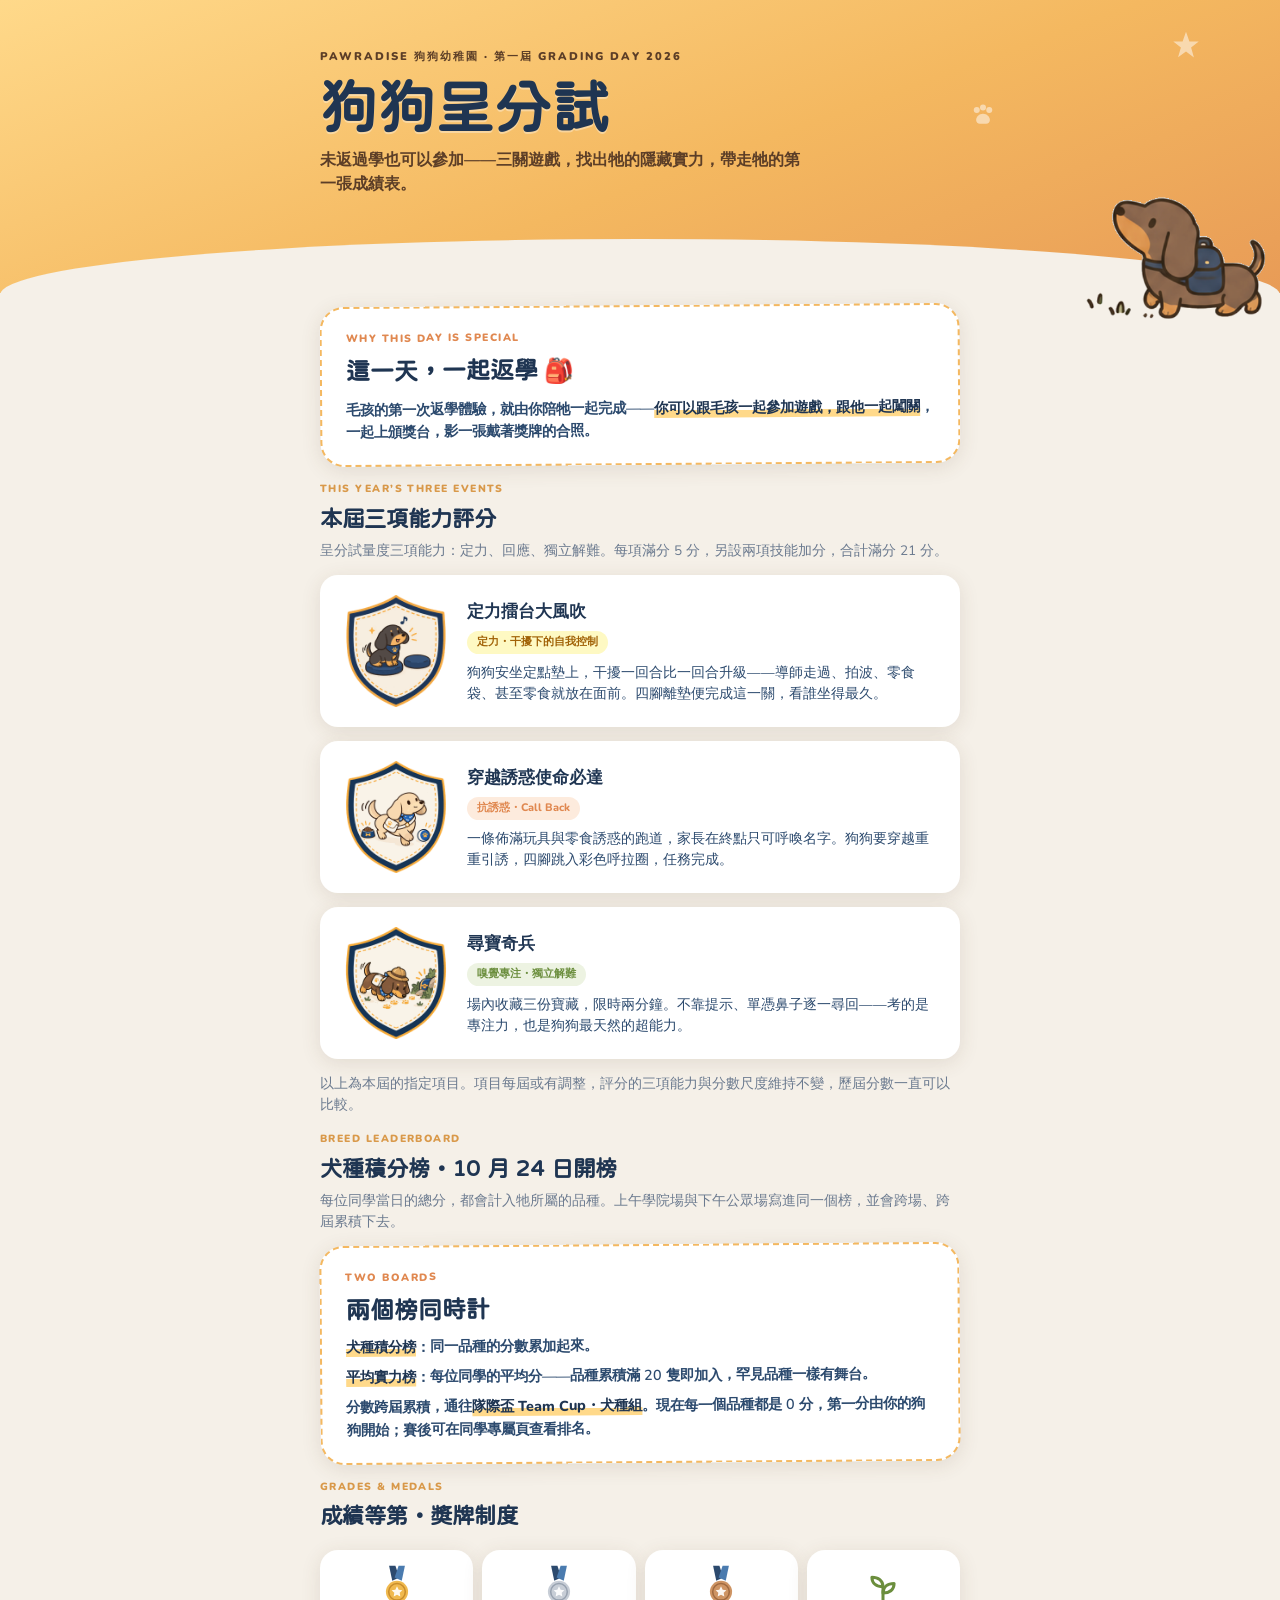
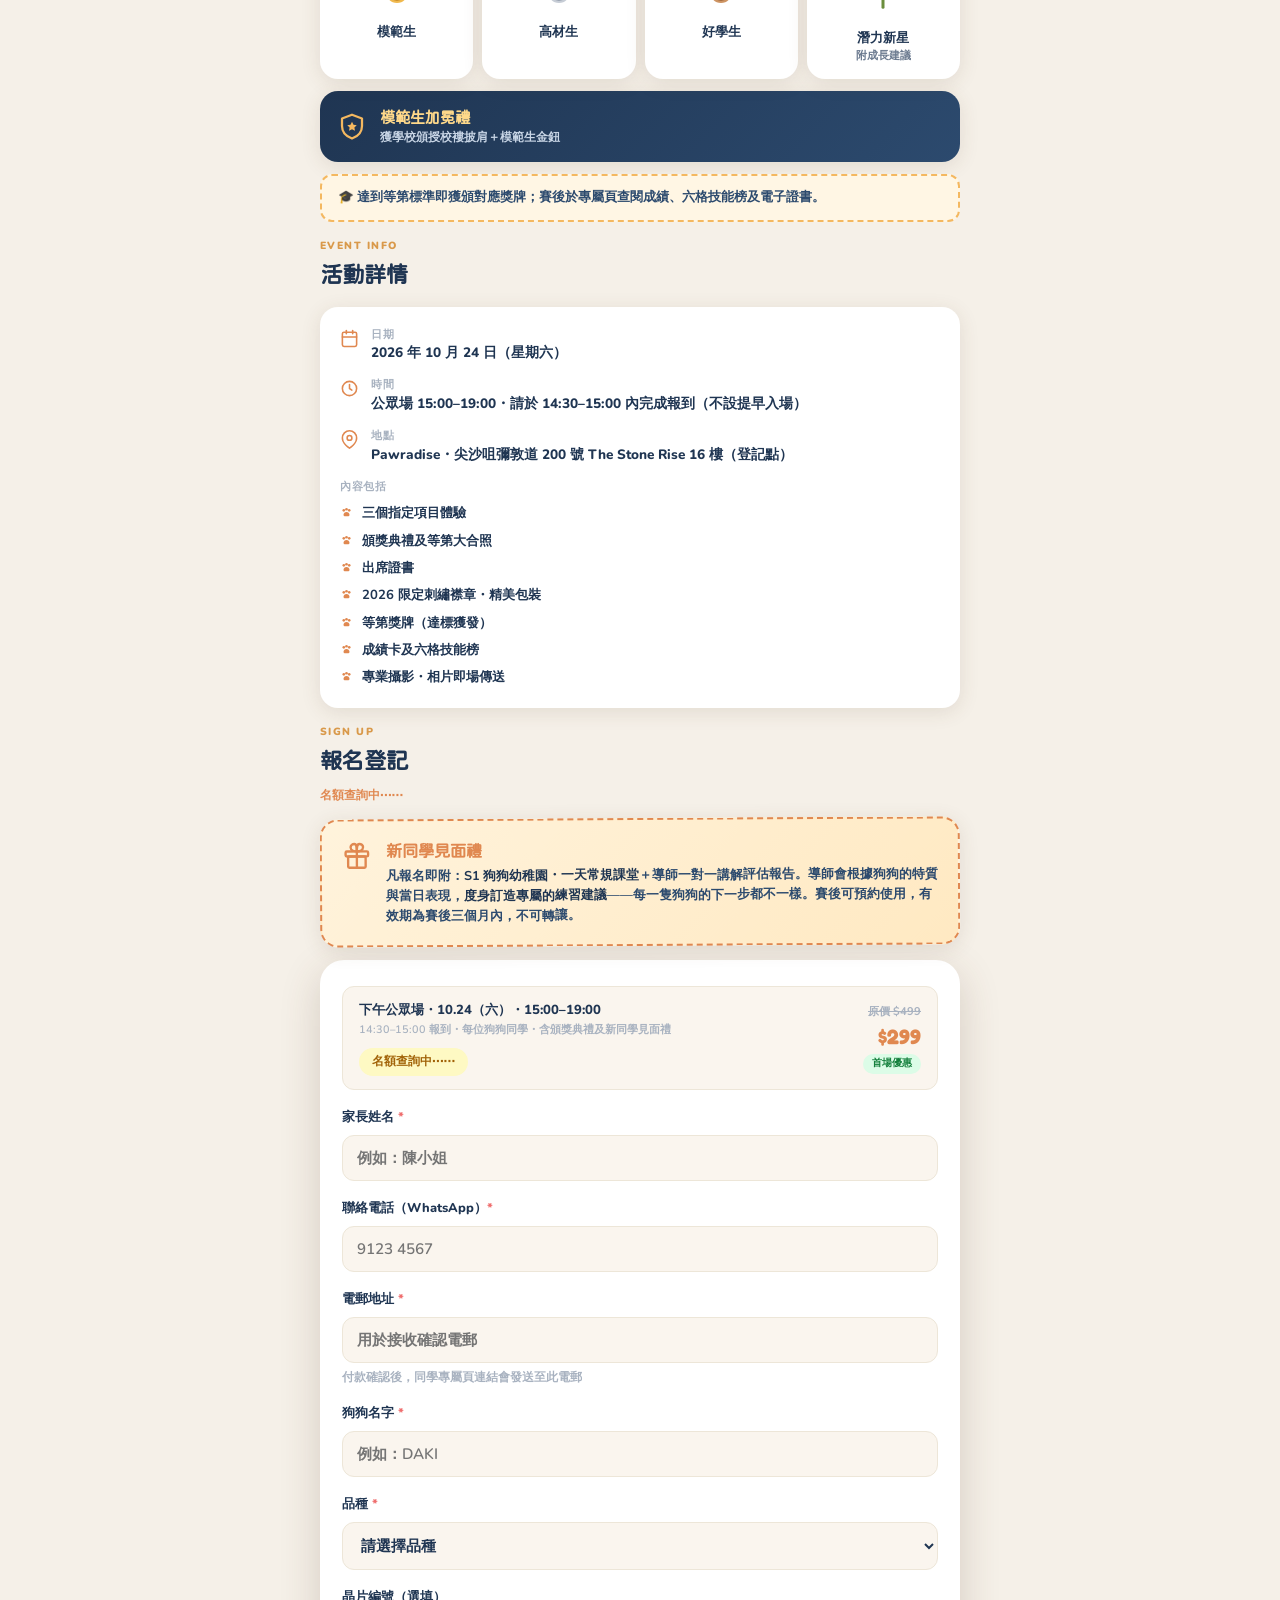
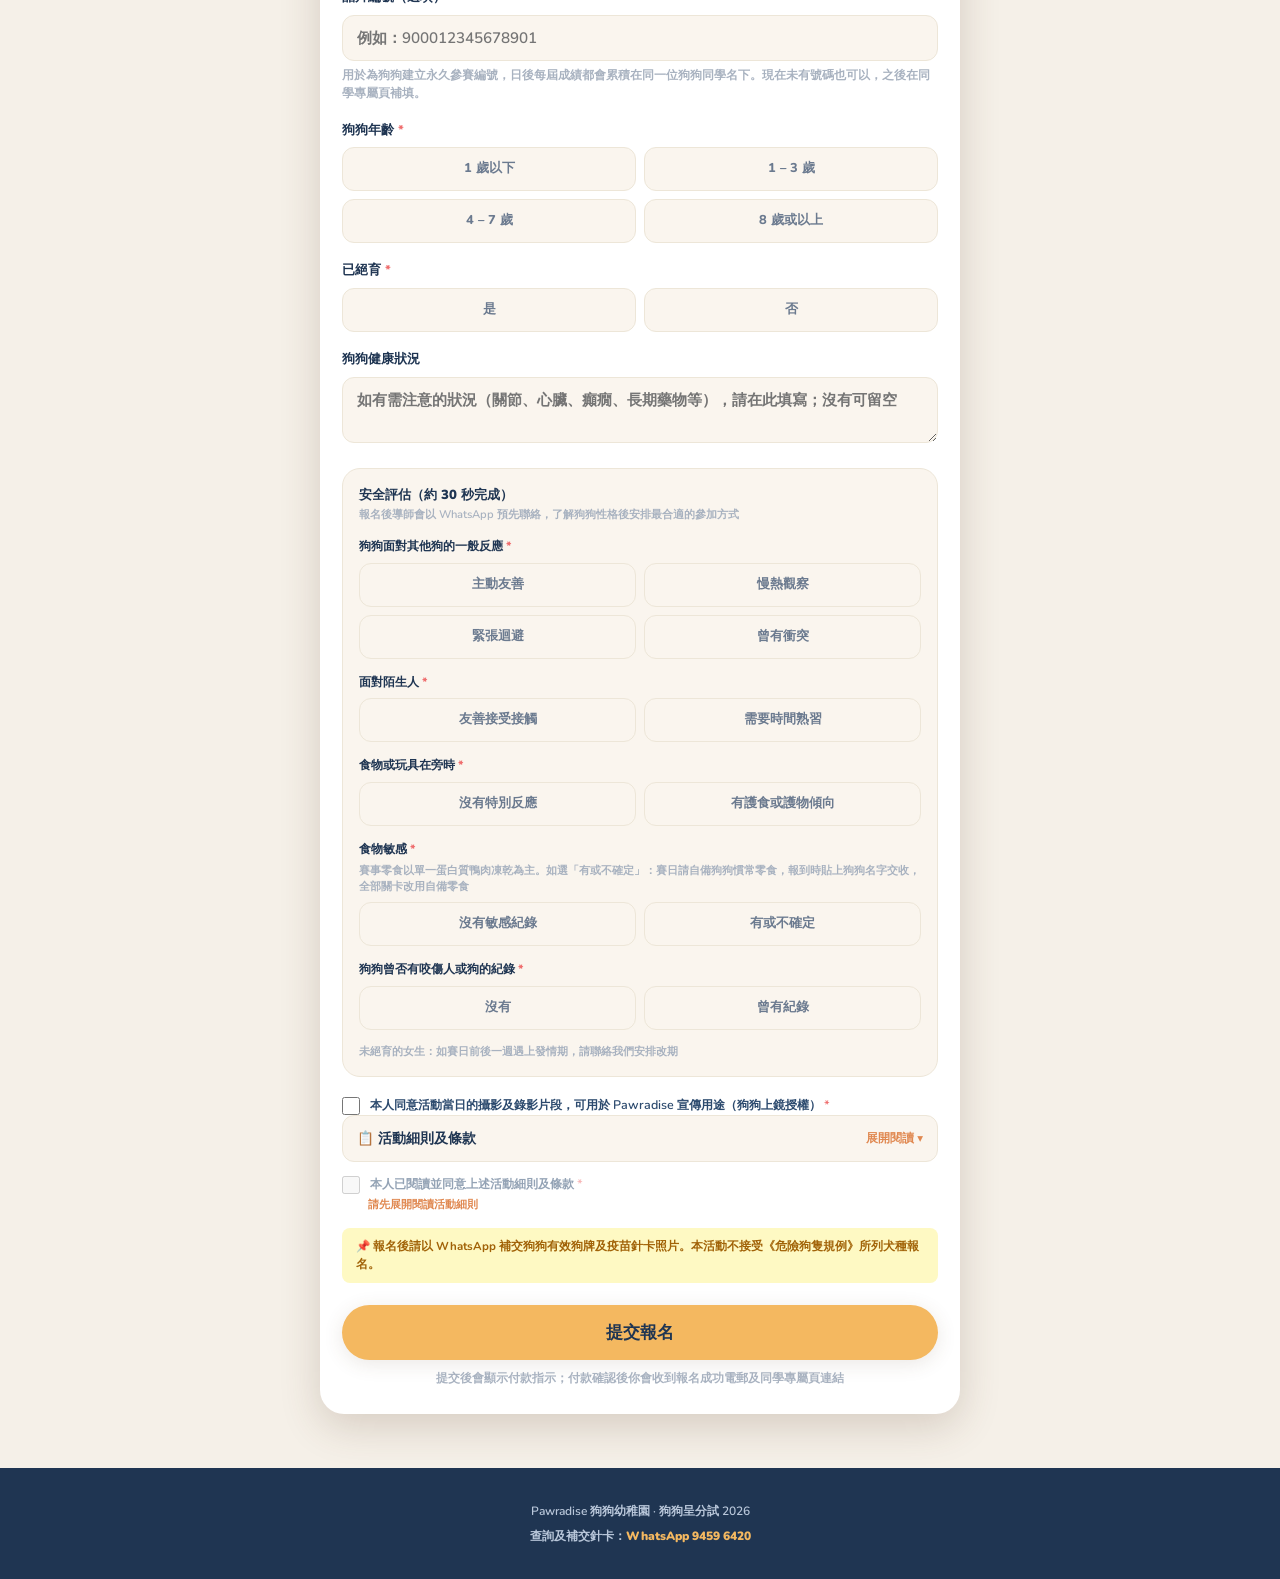
==== grading/index.html @ cd46104a "呈分試：加狗狗證（永久編號 PD＋晶片）、犬種積分榜段落、三項能力口徑、隊際盃 Team Cup 命名 - 報名頁：hero 加第一屆 GRADING DAY 2026；三關遊戲→本屆三項能力評分＋項" ====
<!DOCTYPE html>
<html lang="zh-Hant">
<head>
<meta charset="UTF-8">
<meta name="viewport" content="width=device-width, initial-scale=1.0">
<title>狗狗呈分試 2026｜Pawradise 狗狗幼稚園</title>
<link rel="preconnect" href="https://fonts.googleapis.com">
<link href="https://fonts.googleapis.com/css2?family=Nunito:wght@400;600;700;800;900&family=Fredoka:wght@500;600;700&family=Huninn&display=swap" rel="stylesheet">
<style>
:root{
  --pw-navy:#2C4A6E; --pw-navy-deep:#1F3552; --pw-navy-light:#4A7BAF;
  --pw-gold:#F4B860; --pw-gold-deep:#E08850;
  --pw-cream:#F5F0E8; --pw-cream-soft:#FAF5EE; --pw-cream-deep:#EDE6D8; --pw-paper:#FFFFFF;
  --pw-ink:#1F3552; --pw-ink-soft:#2C4A6E; --pw-ink-mute:#6B7A8F; --pw-ink-faint:#A8B2C0;
  --pw-brown-deep:#5C3E27; --pw-tan:#D9994A; --pw-heart:#EF6E6E;
  --pw-sniff:#6B8E3D; --pw-warn:#A16207; --pw-warn-bg:#FEF9C3;
  --pw-success:#15803D; --pw-success-bg:#DCFCE7;
  --pw-r-sm:8px; --pw-r-md:12px; --pw-r-lg:18px; --pw-r-xl:24px; --pw-r-pill:999px;
  --pw-shadow-card:0 4px 20px rgba(92,62,39,.12);
  --pw-shadow-pop:0 12px 40px rgba(92,62,39,.20);
  --sans:'Nunito','Helvetica Neue',system-ui,sans-serif;
  --disp:'Fredoka','Huninn','Nunito',sans-serif;
  --disp-zh:'Huninn','Nunito',sans-serif;
}
*{margin:0;padding:0;box-sizing:border-box}
body{background:var(--pw-cream);color:var(--pw-ink-soft);font-family:var(--sans);line-height:1.55;-webkit-font-smoothing:antialiased}
.wrap{max-width:680px;margin:0 auto;padding:0 20px}
section{padding:34px 0 6px}
img{max-width:100%}

/* ===== Hero ===== */
.hero{background:linear-gradient(160deg,#FFD98A 0%,var(--pw-gold) 55%,var(--pw-gold-deep) 130%);color:var(--pw-navy-deep);padding:48px 0 96px;position:relative}
.hero::after{content:"";position:absolute;left:0;right:0;bottom:-2px;height:56px;background:var(--pw-cream);border-radius:50% 50% 0 0/100% 100% 0 0;z-index:1}
.hero .wrap{position:relative;z-index:2}
.hero .eyebrow{font-weight:900;font-size:.7rem;letter-spacing:.18em;color:var(--pw-brown-deep);text-transform:uppercase}
.hero h1{font-family:var(--disp);font-weight:700;font-size:clamp(2.6rem,9vw,3.6rem);line-height:1.15;margin:10px 0 6px;text-shadow:0 2px 0 rgba(255,255,255,.35)}
.hero .sub{font-size:1rem;font-weight:700;color:var(--pw-brown-deep);max-width:30em}
.date-pill{display:inline-flex;align-items:center;gap:8px;background:var(--pw-paper);color:var(--pw-navy-deep);font-weight:900;font-size:.85rem;border-radius:var(--pw-r-pill);padding:9px 18px;margin-top:16px;box-shadow:var(--pw-shadow-pop);transform:rotate(-1.5deg)}
.cta-row{margin-top:20px;display:flex;gap:12px;flex-wrap:wrap}
.btn{display:inline-flex;align-items:center;gap:8px;border:none;cursor:pointer;font-family:var(--sans);font-weight:900;font-size:1rem;border-radius:var(--pw-r-pill);padding:14px 28px;text-decoration:none;transition:transform .18s ease}
.btn-navy{background:var(--pw-navy-deep);color:#FFD98A;box-shadow:var(--pw-shadow-card)}
.btn-navy:hover{transform:translateY(-2px)}
.btn-ghost{background:rgba(255,255,255,.55);color:var(--pw-navy-deep);box-shadow:inset 0 0 0 2px rgba(31,53,82,.35)}
.fl{position:absolute;z-index:1;opacity:.5;pointer-events:none;animation:bob 4s ease-in-out infinite}
@keyframes bob{0%,100%{transform:translateY(0) rotate(var(--r,0deg))}50%{transform:translateY(-9px) rotate(var(--r,0deg))}}
.mascot{position:absolute;right:6px;bottom:-26px;z-index:3;width:190px;height:auto}
@media(max-width:560px){.mascot{width:140px;height:auto;right:0;bottom:-18px}.hero .sub{padding-right:64px}}

/* 學院橫幅 */
.aca-banner{display:none;margin-top:-46px;position:relative;z-index:3;align-items:center;gap:13px;background:linear-gradient(135deg,var(--pw-navy-deep),var(--pw-navy));color:#fff;border-radius:var(--pw-r-lg);padding:16px 18px;box-shadow:var(--pw-shadow-pop)}
body.academy .aca-banner{display:flex}
.aca-banner .t1{font-family:var(--disp);font-weight:600;font-size:1.05rem}
.aca-banner .t2{font-size:.72rem;font-weight:800;color:var(--pw-gold)}

/* 一起返學 */
.tg-card{position:relative;z-index:2;background:var(--pw-paper);border:2px dashed var(--pw-gold);border-radius:var(--pw-r-xl);box-shadow:var(--pw-shadow-card);padding:22px 24px;transform:rotate(-.4deg)}
.tg-card .eb{font-weight:900;font-size:.66rem;letter-spacing:.14em;color:var(--pw-gold-deep);text-transform:uppercase}
.tg-card h2{font-family:var(--disp);font-weight:700;font-size:1.5rem;color:var(--pw-navy-deep);margin:6px 0 8px}
.tg-card p{font-size:.9rem;font-weight:600}
.hl{background:linear-gradient(transparent 62%,#FFD98A 62%);font-weight:800;color:var(--pw-ink)}

.sec-eb{font-weight:900;font-size:.65rem;letter-spacing:.14em;text-transform:uppercase;color:var(--pw-tan);margin-bottom:4px}
.sec-h{font-family:var(--disp-zh);font-weight:700;font-size:1.4rem;color:var(--pw-ink)}
.sec-note{font-size:.85rem;color:var(--pw-ink-mute);margin-top:4px}
.paw-div{display:flex;justify-content:center;align-items:center;gap:18px;padding:18px 0 2px}

/* 遊戲卡 */
.game{background:var(--pw-paper);border-radius:var(--pw-r-lg);box-shadow:var(--pw-shadow-card);padding:20px;margin-top:14px;display:flex;gap:15px;align-items:center}
.game .badge{flex:0 0 112px;height:112px;display:flex;align-items:center;justify-content:center;align-self:center}
.game .badge img{width:112px;height:112px;display:block}
.game h3{font-weight:900;font-size:1.05rem;color:var(--pw-ink)}
.game .dim{display:inline-block;font-size:.68rem;font-weight:800;border-radius:var(--pw-r-pill);padding:3px 10px;margin:6px 0 8px}
.game p{font-size:.85rem}
.g1 .dim{background:var(--pw-warn-bg);color:var(--pw-warn)}
.g2 .dim{background:#FDEBDD;color:var(--pw-gold-deep)}
.g3 .dim{background:#EDF3E2;color:var(--pw-sniff)}

/* 等第獎牌 */
.tiers{display:grid;grid-template-columns:repeat(4,1fr);gap:9px;margin-top:16px}
.tier{background:var(--pw-paper);border-radius:var(--pw-r-lg);box-shadow:var(--pw-shadow-card);padding:14px 6px;text-align:center}
.tier .n{font-weight:900;font-size:.82rem;color:var(--pw-ink);margin-top:7px}
.tier .r{font-size:.66rem;font-weight:700;color:var(--pw-ink-mute)}
.crown{display:flex;gap:13px;align-items:center;background:linear-gradient(135deg,var(--pw-navy-deep),var(--pw-navy));border-radius:var(--pw-r-lg);padding:15px 17px;box-shadow:var(--pw-shadow-card);margin-top:12px}
.crown .c1{font-family:var(--disp);font-weight:600;font-size:.95rem;color:#FFD98A}
.crown .c2{font-size:.72rem;font-weight:700;color:#C9D6E6}
.cert-note{background:#FFF6E4;border:2px dashed var(--pw-gold);border-radius:var(--pw-r-md);padding:12px 16px;font-size:.8rem;font-weight:700;margin-top:12px}

/* 活動詳情 */
.info-card{display:flex;flex-direction:column;gap:14px;background:var(--pw-paper);border-radius:var(--pw-r-lg);box-shadow:var(--pw-shadow-card);padding:20px;margin-top:14px}
.info-row{display:flex;gap:12px;align-items:flex-start}
.info-row svg{flex-shrink:0;margin-top:2px}
.info-row .k{font-size:.66rem;font-weight:800;color:var(--pw-ink-faint);letter-spacing:.06em}
.info-row .v{font-size:.85rem;font-weight:800;color:var(--pw-ink);line-height:1.5}
.inc-list{display:flex;flex-direction:column;gap:7px}
.inc-item{display:flex;gap:9px;align-items:flex-start;font-size:.82rem;font-weight:700;color:var(--pw-ink)}

/* 見面禮 */
.gift-card{display:flex;gap:14px;align-items:flex-start;background:linear-gradient(135deg,#FFF3DC,#FFE9C2);border:2px dashed var(--pw-gold-deep);border-radius:var(--pw-r-lg);box-shadow:var(--pw-shadow-card);padding:18px 20px;margin-top:14px;transform:rotate(-.3deg)}
.gift-card .g1t{font-family:var(--disp);font-weight:600;font-size:1.02rem;color:var(--pw-gold-deep)}
.gift-card .g2t{font-size:.8rem;font-weight:600;margin-top:3px}
.gift-card b{color:var(--pw-ink)}
body.academy .gift-card{display:none}

/* 表單 */
.form-card{background:var(--pw-paper);border-radius:var(--pw-r-xl);box-shadow:var(--pw-shadow-pop);padding:26px 22px;margin-top:14px}
.f-group{margin-top:18px}
label.f-label{display:block;font-weight:800;font-size:.8rem;color:var(--pw-ink);margin-bottom:7px}
.req{color:var(--pw-heart)}
input[type=text],input[type=tel],input[type=email],select,textarea{width:100%;font-family:var(--sans);font-size:.95rem;font-weight:600;color:var(--pw-ink);background:var(--pw-cream-soft);border:1.5px solid var(--pw-cream-deep);border-radius:var(--pw-r-md);padding:12px 14px;outline:none}
input:focus,select:focus,textarea:focus{border-color:var(--pw-navy-light);background:#fff}
textarea{min-height:64px;resize:vertical}
.seg{display:grid;gap:8px}
.seg2{grid-template-columns:repeat(2,1fr)}
.seg4{grid-template-columns:repeat(2,1fr)}
.seg input{display:none}
.seg label{display:block;text-align:center;font-weight:800;font-size:.8rem;color:var(--pw-ink-mute);background:var(--pw-cream-soft);border:1.5px solid var(--pw-cream-deep);border-radius:var(--pw-r-md);padding:11px 6px;cursor:pointer}
.seg input:checked+label{background:var(--pw-navy);border-color:var(--pw-navy);color:#fff;box-shadow:var(--pw-shadow-card)}
.seg .sub{display:block;font-size:.62rem;font-weight:600;margin-top:2px;color:inherit;opacity:.75}
.hint{font-size:.72rem;font-weight:600;color:var(--pw-ink-faint);margin-top:6px}
.school-badge{display:none;margin-top:12px;background:linear-gradient(135deg,var(--pw-navy-deep),var(--pw-navy));color:#fff;border-radius:var(--pw-r-lg);padding:15px 17px;align-items:center;gap:13px;box-shadow:var(--pw-shadow-card)}
.school-badge.on{display:flex;animation:pop .3s ease}
@keyframes pop{from{opacity:0;transform:translateY(6px)}to{opacity:1;transform:none}}
.school-badge .s1{font-size:.66rem;font-weight:800;color:var(--pw-gold);letter-spacing:.1em}
.school-badge .s2{font-family:var(--disp);font-weight:600;font-size:1.05rem}
.price-box{background:var(--pw-cream-soft);border:1.5px solid var(--pw-cream-deep);border-radius:var(--pw-r-md);padding:13px 16px;display:flex;justify-content:space-between;align-items:center;gap:10px}
.price-box .p1{font-weight:800;font-size:.82rem;color:var(--pw-ink)}
.price-box .p1s{font-size:.68rem;font-weight:600;color:var(--pw-ink-faint);margin-top:2px}
.price-col{display:flex;flex-direction:column;align-items:flex-end;gap:1px}
.price-old{font-size:.7rem;font-weight:700;color:var(--pw-ink-faint);text-decoration:line-through}
.price-now{font-family:var(--disp);font-weight:700;font-size:1.3rem;color:var(--pw-gold-deep)}
.price-tag{display:inline-block;font-size:.62rem;font-weight:800;color:var(--pw-success);background:var(--pw-success-bg);border-radius:var(--pw-r-pill);padding:2px 9px}
.quota-line{font-size:.72rem;font-weight:800;color:var(--pw-gold-deep);margin-top:8px}
.quota-chip{display:inline-flex;align-items:center;gap:6px;margin-top:9px;font-size:.72rem;font-weight:900;border-radius:var(--pw-r-pill);padding:5px 13px;background:#DCFCE7;color:#15803D}
.quota-chip.low{background:#FEF9C3;color:#A16207}
.quota-chip.full{background:#FEE2E2;color:#B91C1C}
.safe-box{display:flex;flex-direction:column;gap:14px;background:var(--pw-cream-soft);border:1.5px solid var(--pw-cream-deep);border-radius:var(--pw-r-lg);padding:16px;margin-top:18px}
.safe-box .st{font-weight:900;font-size:.82rem;color:var(--pw-ink)}
.safe-box .sh{font-size:.7rem;font-weight:600;color:var(--pw-ink-faint)}
.safe-q{font-weight:800;font-size:.76rem;color:var(--pw-ink)}
.safe-note{font-size:.66rem;font-weight:600;color:var(--pw-ink-faint)}
.checkline{display:flex;gap:10px;align-items:flex-start;font-size:.78rem;font-weight:600;margin-top:10px;cursor:pointer}
.checkline input{width:18px;height:18px;margin-top:2px;accent-color:var(--pw-navy)}
.warn-box{background:var(--pw-warn-bg);border-radius:var(--pw-r-sm);padding:10px 14px;font-size:.72rem;font-weight:700;color:var(--pw-warn);margin-top:14px}
.submit-btn{width:100%;margin-top:22px;background:var(--pw-gold);color:var(--pw-navy-deep);font-weight:900;font-size:1.05rem;border:none;border-radius:var(--pw-r-pill);padding:16px;cursor:pointer;box-shadow:var(--pw-shadow-card)}
.submit-btn:disabled{opacity:.55;cursor:default}
.terms-box{border:1.5px solid var(--pw-cream-deep,#EDE6D8);border-radius:12px;background:var(--pw-cream-soft,#FAF5EE);margin-bottom:12px;overflow:hidden}
.terms-head{display:flex;align-items:center;justify-content:space-between;gap:10px;padding:12px 14px;cursor:pointer;font-weight:900;font-size:.85rem;color:var(--pw-ink,#1F3552)}
.terms-head .tg{font-size:.72rem;font-weight:800;color:var(--pw-gold-deep,#E08850)}
.terms-body{display:none;padding:0 14px 14px;font-size:.78rem;font-weight:600;color:var(--pw-ink-soft,#2C4A6E);line-height:1.85}
.terms-body h4{font-size:.78rem;font-weight:900;color:var(--pw-ink,#1F3552);margin:10px 0 2px}
.checkline input:disabled + span{opacity:.5}
.lock-hint{font-size:.7rem;font-weight:800;color:var(--pw-gold-deep,#E08850);margin:2px 0 0 26px}
.proc-box{display:none;gap:10px;align-items:center;background:var(--pw-warn-bg,#FEF9C3);border-radius:12px;padding:14px 16px;margin-top:12px;font-size:.82rem;font-weight:800;color:var(--pw-warn,#A16207);line-height:1.6}
.spin{width:18px;height:18px;border:2.5px solid rgba(161,98,7,.25);border-top-color:#A16207;border-radius:50%;flex-shrink:0;animation:sp .8s linear infinite}
@keyframes sp{to{transform:rotate(360deg)}}
.err-box{display:none;background:#FEE2E2;color:#B91C1C;border-radius:var(--pw-r-sm);padding:10px 14px;font-size:.78rem;font-weight:700;margin-top:12px}
body.academy .public-only{display:none}
body:not(.academy) .academy-only{display:none}

/* ===== 提交後：申請已提交／付款頁 ===== */
#paidView{display:none}
body.submitted #mainView{display:none}
body.submitted #paidView{display:block}
.pv-hero{background:linear-gradient(160deg,#FFD98A 0%,var(--pw-gold) 55%,var(--pw-gold-deep) 130%);padding:40px 0 34px}
.pv-circle{display:flex;align-items:center;justify-content:center;width:58px;height:58px;border-radius:50%;background:#fff;box-shadow:var(--pw-shadow-pop)}
.pv-h1{font-family:var(--disp);font-weight:700;font-size:1.8rem;color:var(--pw-navy-deep);margin-top:14px}
.pv-sub{font-size:.85rem;font-weight:700;color:var(--pw-brown-deep);margin-top:4px}
.pv-card{background:var(--pw-paper);border-radius:var(--pw-r-lg);box-shadow:var(--pw-shadow-card);padding:18px 20px;margin-top:14px}
.pv-row{display:flex;justify-content:space-between;font-size:.8rem;font-weight:700;margin-top:8px}
.pv-row .k{color:var(--pw-ink-mute)}.pv-row .v{color:var(--pw-ink);text-align:right}
.pv-amount{display:flex;justify-content:space-between;align-items:center;border-top:1.5px solid var(--pw-cream-deep);padding-top:10px;margin-top:10px}
.pv-tag{align-self:flex-start;font-size:.66rem;font-weight:900;color:var(--pw-warn);background:var(--pw-warn-bg);border-radius:var(--pw-r-pill);padding:3px 11px}
.step{display:flex;gap:12px;align-items:flex-start;margin-top:14px}
.step .no{flex:0 0 26px;height:26px;border-radius:50%;background:var(--pw-gold);color:var(--pw-navy-deep);font-weight:900;font-size:.8rem;display:flex;align-items:center;justify-content:center}
.step .t{font-weight:800;font-size:.85rem;color:var(--pw-ink)}
.step .d{font-size:.75rem;font-weight:600;color:var(--pw-ink-mute);margin-top:2px}
.pay-info{display:flex;flex-direction:column;gap:6px;background:var(--pw-cream-soft);border:1.5px solid var(--pw-cream-deep);border-radius:var(--pw-r-md);padding:12px 14px;font-size:.8rem;font-weight:700;margin-top:8px}
.wa-btn{display:flex;align-items:center;justify-content:center;gap:8px;height:46px;background:var(--pw-navy-deep);color:#FFD98A;border-radius:var(--pw-r-pill);font-weight:900;font-size:.9rem;margin-top:8px;text-decoration:none;box-shadow:var(--pw-shadow-card)}

footer{background:var(--pw-navy-deep);color:#B9C7DA;text-align:center;padding:34px 20px;font-size:.75rem;font-weight:600;margin-top:48px}
footer a{color:var(--pw-gold);font-weight:900;text-decoration:none}
</style>
</head>
<body>

<div id="mainView">
<!-- ======================= HERO ======================= -->
<header class="hero">
  <svg class="fl" width="34" height="34" viewBox="0 0 24 24" fill="#FFFFFF" opacity="0.4" style="top:10%;right:6%;--r:14deg"><path d="M12 2l2.4 6.9H21l-5.4 4.2 2 7L12 15.8 6.4 20l2-7L3 8.9h6.6z"/></svg>
  <svg class="fl" width="30" height="30" viewBox="0 0 24 24" fill="#FFFFFF" opacity="0.35" style="top:34%;right:22%;--r:-10deg;animation-delay:1.2s"><circle cx="7" cy="8" r="2.4"/><circle cx="12" cy="6" r="2.4"/><circle cx="17" cy="8" r="2.4"/><path d="M12 11c-3 0-5.5 2.4-5.5 5 0 1.7 1.3 3 3 3h5c1.7 0 3-1.3 3-3 0-2.6-2.5-5-5.5-5z"/></svg>
  <img class="mascot" src="../assets/daki-explore.png" alt="DAKI">
  <div class="wrap">
    <div class="eyebrow">Pawradise 狗狗幼稚園 · 第一屆 GRADING DAY 2026</div>
    <h1>狗狗呈分試</h1>
    <p class="sub public-only">未返過學也可以參加——三關遊戲，找出牠的隱藏實力，帶走牠的第一張成績表。</p>
    <p class="sub academy-only">三關遊戲，找出牠的隱藏實力——家長跟狗狗一起參與校園體驗的大日子，一起經歷更多。</p>
  </div>
</header>


<!-- ======================= 一起返學 ======================= -->
<section style="padding-top:12px">
  <div class="wrap">
    <div class="tg-card">
      <div class="eb">Why This Day Is Special</div>
      <h2>這一天，一起返學 🎒</h2>
      <p class="academy-only">平日上學，家長放低狗狗便要離開；呈分試這天不一樣——<span class="hl">你可以跟毛孩一起參加遊戲，跟他一起闖關</span>，一起上頒獎台，影一張戴著獎牌的合照。</p>
      <p class="public-only">毛孩的第一次返學體驗，就由你陪牠一起完成——<span class="hl">你可以跟毛孩一起參加遊戲，跟他一起闖關</span>，一起上頒獎台，影一張戴著獎牌的合照。</p>
    </div>
  </div>
</section>

<!-- ======================= 三關遊戲 ======================= -->
<section id="games" style="padding-top:10px">
  <div class="wrap">
    <div class="sec-eb">This Year’s Three Events</div>
    <h2 class="sec-h">本屆三項能力評分</h2>
    <p class="sec-note">呈分試量度三項能力：定力、回應、獨立解難。每項滿分 5 分，另設兩項技能加分，合計滿分 21 分。</p>

    <div class="game g1">
      <div class="badge"><img src="../assets/gt-level-1.png" alt="定力擂台大風吹"></div>
      <div>
        <h3>定力擂台大風吹</h3>
        <span class="dim">定力・干擾下的自我控制</span>
        <p>狗狗安坐定點墊上，干擾一回合比一回合升級——導師走過、拍波、零食袋、甚至零食就放在面前。四腳離墊便完成這一關，看誰坐得最久。</p>
      </div>
    </div>

    <div class="game g2">
      <div class="badge"><img src="../assets/gt-level-2.png" alt="穿越誘惑使命必達"></div>
      <div>
        <h3>穿越誘惑使命必達</h3>
        <span class="dim">抗誘惑・Call Back</span>
        <p>一條佈滿玩具與零食誘惑的跑道，家長在終點只可呼喚名字。狗狗要穿越重重引誘，四腳跳入彩色呼拉圈，任務完成。</p>
      </div>
    </div>

    <div class="game g3">
      <div class="badge"><img src="../assets/gt-level-3.png" alt="尋寶奇兵"></div>
      <div>
        <h3>尋寶奇兵</h3>
        <span class="dim">嗅覺專注・獨立解難</span>
        <p>場內收藏三份寶藏，限時兩分鐘。不靠提示、單憑鼻子逐一尋回——考的是專注力，也是狗狗最天然的超能力。</p>
      </div>
    </div>
    <p class="sec-note" style="margin-top:14px">以上為本屆的指定項目。項目每屆或有調整，評分的三項能力與分數尺度維持不變，歷屆分數一直可以比較。</p>
  </div>
</section>

<!-- ======================= 犬種積分榜 ======================= -->
<section id="boards" style="padding-top:10px">
  <div class="wrap">
    <div class="sec-eb">Breed Leaderboard</div>
    <h2 class="sec-h">犬種積分榜・10 月 24 日開榜</h2>
    <p class="sec-note">每位同學當日的總分，都會計入牠所屬的品種。上午學院場與下午公眾場寫進同一個榜，並會跨場、跨屆累積下去。</p>
    <div class="tg-card" style="margin-top:12px">
      <div class="eb">Two Boards</div>
      <h2 style="margin-bottom:6px">兩個榜同時計</h2>
      <p style="margin-bottom:8px"><span class="hl">犬種積分榜</span>：同一品種的分數累加起來。</p>
      <p style="margin-bottom:8px"><span class="hl">平均實力榜</span>：每位同學的平均分——品種累積滿 20 隻即加入，罕見品種一樣有舞台。</p>
      <p>分數跨屆累積，通往<span class="hl">隊際盃 Team Cup・犬種組</span>。現在每一個品種都是 0 分，第一分由你的狗狗開始；賽後可在同學專屬頁查看排名。</p>
    </div>
  </div>
</section>

<!-- ======================= 等第獎牌 ======================= -->
<section style="padding-top:10px">
  <div class="wrap">
    <div class="sec-eb">Grades &amp; Medals</div>
    <h2 class="sec-h">成績等第・獎牌制度</h2>
    <div class="tiers">
      <div class="tier"><svg width="38" height="43" viewBox="0 0 48 54"><path d="M14 2h8l5 15-9 4z" fill="#2C4A6E"/><path d="M34 2h-8l-5 15 9 4z" fill="#4A7BAF"/><circle cx="24" cy="35" r="14" fill="#F0B94E"/><circle cx="24" cy="35" r="10.5" fill="none" stroke="#C98D2C" stroke-width="2"/><path d="M24 28l2.1 4.3 4.7.7-3.4 3.3.8 4.7-4.2-2.2-4.2 2.2.8-4.7-3.4-3.3 4.7-.7z" fill="#FFF" opacity=".9"/></svg><div class="n">模範生</div></div>
      <div class="tier"><svg width="38" height="43" viewBox="0 0 48 54"><path d="M14 2h8l5 15-9 4z" fill="#2C4A6E"/><path d="M34 2h-8l-5 15 9 4z" fill="#4A7BAF"/><circle cx="24" cy="35" r="14" fill="#C7CDD6"/><circle cx="24" cy="35" r="10.5" fill="none" stroke="#98A2B0" stroke-width="2"/><path d="M24 28l2.1 4.3 4.7.7-3.4 3.3.8 4.7-4.2-2.2-4.2 2.2.8-4.7-3.4-3.3 4.7-.7z" fill="#FFF" opacity=".9"/></svg><div class="n">高材生</div></div>
      <div class="tier"><svg width="38" height="43" viewBox="0 0 48 54"><path d="M14 2h8l5 15-9 4z" fill="#2C4A6E"/><path d="M34 2h-8l-5 15 9 4z" fill="#4A7BAF"/><circle cx="24" cy="35" r="14" fill="#CE9463"/><circle cx="24" cy="35" r="10.5" fill="none" stroke="#A06A40" stroke-width="2"/><path d="M24 28l2.1 4.3 4.7.7-3.4 3.3.8 4.7-4.2-2.2-4.2 2.2.8-4.7-3.4-3.3 4.7-.7z" fill="#FFF" opacity=".9"/></svg><div class="n">好學生</div></div>
      <div class="tier"><svg width="38" height="43" viewBox="0 0 24 24" fill="none" stroke="#6B8E3D" stroke-width="1.9" stroke-linecap="round" stroke-linejoin="round" style="margin-top:6px"><path d="M12 22V9"/><path d="M12 9C12 5 9 3 5 3c0 4 3 6 7 6z"/><path d="M12 13c0-4 3-6 7-6 0 4-3 6-7 6z"/></svg><div class="n">潛力新星</div><div class="r">附成長建議</div></div>
    </div>
    <div class="crown">
      <svg width="30" height="30" viewBox="0 0 24 24" fill="none" stroke="#F4B860" stroke-width="1.8" stroke-linecap="round" stroke-linejoin="round"><path d="M12 3l8 3v6c0 5-3.5 8.4-8 10-4.5-1.6-8-5-8-10V6z"/><path d="M12 8.5l1.2 2.4 2.6.4-1.9 1.9.5 2.6-2.4-1.3-2.4 1.3.5-2.6-1.9-1.9 2.6-.4z" fill="#F4B860" stroke="none"/></svg>
      <div><div class="c1">模範生加冕禮</div><div class="c2">獲學校頒授校褸披肩＋模範生金鈕</div></div>
    </div>
    <div class="cert-note">🎓 達到等第標準即獲頒對應獎牌；賽後於專屬頁查閱成績、六格技能榜及電子證書。</div>
  </div>
</section>

<!-- ======================= 活動詳情 ======================= -->
<section style="padding-top:10px">
  <div class="wrap">
    <div class="sec-eb">Event Info</div>
    <h2 class="sec-h">活動詳情</h2>
    <div class="info-card">
      <div class="info-row">
        <svg width="19" height="19" viewBox="0 0 24 24" fill="none" stroke="#E08850" stroke-width="2" stroke-linecap="round" stroke-linejoin="round"><rect x="3" y="4" width="18" height="18" rx="2"/><line x1="16" y1="2" x2="16" y2="6"/><line x1="8" y1="2" x2="8" y2="6"/><line x1="3" y1="10" x2="21" y2="10"/></svg>
        <div><div class="k">日期</div><div class="v">2026 年 10 月 24 日（星期六）</div></div>
      </div>
      <div class="info-row">
        <svg width="19" height="19" viewBox="0 0 24 24" fill="none" stroke="#E08850" stroke-width="2" stroke-linecap="round" stroke-linejoin="round"><circle cx="12" cy="12" r="9"/><polyline points="12 7 12 12 15 14"/></svg>
        <div><div class="k">時間</div>
          <div class="v academy-only">學院場 10:00–14:00・請於 9:30–10:00 內完成報到（不設提早入場）</div>
          <div class="v public-only">公眾場 15:00–19:00・請於 14:30–15:00 內完成報到（不設提早入場）</div>
        </div>
      </div>
      <div class="info-row">
        <svg width="19" height="19" viewBox="0 0 24 24" fill="none" stroke="#E08850" stroke-width="2" stroke-linecap="round" stroke-linejoin="round"><path d="M21 10c0 7-9 13-9 13s-9-6-9-13a9 9 0 0 1 18 0z"/><circle cx="12" cy="10" r="3"/></svg>
        <div><div class="k">地點</div><div class="v">Pawradise・尖沙咀彌敦道 200 號 The Stone Rise 16 樓（登記點）</div></div>
      </div>
      <div class="info-row academy-only">
        <svg width="19" height="19" viewBox="0 0 24 24" fill="none" stroke="#E08850" stroke-width="2" stroke-linecap="round" stroke-linejoin="round"><path d="M9 4 12 6l3-2 5 3-2 4-2-1v10H8V10l-2 1-2-4z"/></svg>
        <div><div class="k">服裝</div><div class="v">請為狗狗穿上校服出席——全場大合照統一造型</div></div>
      </div>
      <div>
        <div class="k" style="font-size:.66rem;font-weight:800;color:var(--pw-ink-faint);letter-spacing:.06em;margin-bottom:8px">內容包括</div>
        <div class="inc-list">
          <div class="inc-item"><svg width="13" height="13" viewBox="0 0 24 24" fill="#E08850" style="flex-shrink:0;margin-top:3px"><circle cx="7" cy="8" r="2.4"/><circle cx="12" cy="6" r="2.4"/><circle cx="17" cy="8" r="2.4"/><path d="M12 11c-3 0-5.5 2.4-5.5 5 0 1.7 1.3 3 3 3h5c1.7 0 3-1.3 3-3 0-2.6-2.5-5-5.5-5z"/></svg>三個指定項目體驗</div>
          <div class="inc-item"><svg width="13" height="13" viewBox="0 0 24 24" fill="#E08850" style="flex-shrink:0;margin-top:3px"><circle cx="7" cy="8" r="2.4"/><circle cx="12" cy="6" r="2.4"/><circle cx="17" cy="8" r="2.4"/><path d="M12 11c-3 0-5.5 2.4-5.5 5 0 1.7 1.3 3 3 3h5c1.7 0 3-1.3 3-3 0-2.6-2.5-5-5.5-5z"/></svg>頒獎典禮及等第大合照</div>
          <div class="inc-item"><svg width="13" height="13" viewBox="0 0 24 24" fill="#E08850" style="flex-shrink:0;margin-top:3px"><circle cx="7" cy="8" r="2.4"/><circle cx="12" cy="6" r="2.4"/><circle cx="17" cy="8" r="2.4"/><path d="M12 11c-3 0-5.5 2.4-5.5 5 0 1.7 1.3 3 3 3h5c1.7 0 3-1.3 3-3 0-2.6-2.5-5-5.5-5z"/></svg>出席證書</div>
          <div class="inc-item"><svg width="13" height="13" viewBox="0 0 24 24" fill="#E08850" style="flex-shrink:0;margin-top:3px"><circle cx="7" cy="8" r="2.4"/><circle cx="12" cy="6" r="2.4"/><circle cx="17" cy="8" r="2.4"/><path d="M12 11c-3 0-5.5 2.4-5.5 5 0 1.7 1.3 3 3 3h5c1.7 0 3-1.3 3-3 0-2.6-2.5-5-5.5-5z"/></svg>2026 限定刺繡襟章・精美包裝</div>
          <div class="inc-item"><svg width="13" height="13" viewBox="0 0 24 24" fill="#E08850" style="flex-shrink:0;margin-top:3px"><circle cx="7" cy="8" r="2.4"/><circle cx="12" cy="6" r="2.4"/><circle cx="17" cy="8" r="2.4"/><path d="M12 11c-3 0-5.5 2.4-5.5 5 0 1.7 1.3 3 3 3h5c1.7 0 3-1.3 3-3 0-2.6-2.5-5-5.5-5z"/></svg>等第獎牌（達標獲發）</div>
          <div class="inc-item"><svg width="13" height="13" viewBox="0 0 24 24" fill="#E08850" style="flex-shrink:0;margin-top:3px"><circle cx="7" cy="8" r="2.4"/><circle cx="12" cy="6" r="2.4"/><circle cx="17" cy="8" r="2.4"/><path d="M12 11c-3 0-5.5 2.4-5.5 5 0 1.7 1.3 3 3 3h5c1.7 0 3-1.3 3-3 0-2.6-2.5-5-5.5-5z"/></svg>成績卡及六格技能榜</div>
          <div class="inc-item"><svg width="13" height="13" viewBox="0 0 24 24" fill="#E08850" style="flex-shrink:0;margin-top:3px"><circle cx="7" cy="8" r="2.4"/><circle cx="12" cy="6" r="2.4"/><circle cx="17" cy="8" r="2.4"/><path d="M12 11c-3 0-5.5 2.4-5.5 5 0 1.7 1.3 3 3 3h5c1.7 0 3-1.3 3-3 0-2.6-2.5-5-5.5-5z"/></svg>專業攝影・相片即場傳送</div>
        </div>
      </div>
    </div>
  </div>
</section>

<!-- ======================= 報名登記 ======================= -->
<section id="signup" style="padding-top:10px">
  <div class="wrap">
    <div class="sec-eb">Sign Up</div>
    <h2 class="sec-h">報名登記</h2>
    <div class="quota-line" id="quotaLine"></div>

    <!-- 新同學見面禮（公開版限定） -->
    <div class="gift-card public-only">
      <svg width="30" height="30" viewBox="0 0 24 24" fill="none" stroke="#E08850" stroke-width="1.9" stroke-linecap="round" stroke-linejoin="round" style="flex-shrink:0;margin-top:2px"><rect x="3" y="8" width="18" height="4" rx="1"/><rect x="5" y="12" width="14" height="9" rx="1"/><line x1="12" y1="8" x2="12" y2="21"/><path d="M12 8c-2 0-5-1-5-3.5C7 3 8.5 2 10 2c2 0 2 3 2 6z"/><path d="M12 8c2 0 5-1 5-3.5C17 3 15.5 2 14 2c-2 0-2 3-2 6z"/></svg>
      <div>
        <div class="g1t">新同學見面禮</div>
        <div class="g2t">凡報名即附：<b>S1 狗狗幼稚園・一天常規課堂</b>＋導師一對一講解評估報告。導師會根據狗狗的特質與當日表現，<b>度身訂造專屬的練習建議</b>——每一隻狗狗的下一步都不一樣。賽後可預約使用，有效期為賽後三個月內，不可轉讓。</div>
      </div>
    </div>

    <form class="form-card" id="regForm" onsubmit="return false;">
      <!-- 場次＋價錢 -->
      <div class="price-box">
        <div>
          <div class="p1 academy-only">上午學院場・10.24（六）・10:00–14:00</div>
          <div class="p1 public-only">下午公眾場・10.24（六）・15:00–19:00</div>
          <div class="p1s academy-only">9:30–10:00 報到・每位狗狗同學・含頒獎典禮及等第大合照</div>
          <div class="p1s public-only">14:30–15:00 報到・每位狗狗同學・含頒獎典禮及新同學見面禮</div>
          <div class="quota-chip" id="quotaInline" style="display:none"></div>
        </div>
        <div class="price-col">
          <span class="price-old" id="priceOld">原價 $499</span>
          <span class="price-now" id="priceNow">$299</span>
          <span class="price-tag" id="priceTag">首場優惠</span>
        </div>
      </div>

      <div class="f-group"><label class="f-label" for="parentName">家長姓名 <span class="req">*</span></label><input type="text" id="parentName" placeholder="例如：陳小姐"></div>
      <div class="f-group"><label class="f-label" for="phone">聯絡電話（WhatsApp）<span class="req">*</span></label><input type="tel" id="phone" placeholder="9123 4567"></div>
      <div class="f-group"><label class="f-label" for="email">電郵地址 <span class="req">*</span></label><input type="email" id="email" placeholder="用於接收確認電郵"><div class="hint">付款確認後，同學專屬頁連結會發送至此電郵</div></div>
      <div class="f-group"><label class="f-label" for="dogName">狗狗名字 <span class="req">*</span></label><input type="text" id="dogName" placeholder="例如：DAKI"></div>

      <div class="f-group">
        <label class="f-label" for="breed">品種 <span class="req">*</span></label>
        <select id="breed"><option value="">請選擇品種</option><optgroup label="小型犬"><option data-g="小型犬組">貴婦（玩具／迷你）</option><option data-g="小型犬組">松鼠狗（博美）</option><option data-g="小型犬組">芝娃娃</option><option data-g="小型犬組">約瑟爹利</option><option data-g="小型犬組">西施</option><option data-g="小型犬組">馬爾濟斯</option><option data-g="小型犬組">比熊</option><option data-g="小型犬組">八哥</option><option data-g="小型犬組">臘腸</option><option data-g="小型犬組">迷你史立莎</option><option data-g="小型犬組">西高地</option><option data-g="小型犬組">北京狗</option><option data-g="小型犬組">蝴蝶犬</option><option data-g="小型犬組">日本銀狐</option><option data-g="小型犬組">積羅素爹利</option><option data-g="小型犬組">迷你賓沙</option><option data-g="小型犬組">意大利靈緹</option><option data-g="小型犬組">騎士查理王</option></optgroup><optgroup label="中型犬"><option data-g="中型犬組">柴犬</option><option data-g="中型犬組">哥基</option><option data-g="中型犬組">法國鬥牛犬</option><option data-g="中型犬組">比高</option><option data-g="中型犬組">貝靈頓</option><option data-g="中型犬組">喜樂蒂</option><option data-g="中型犬組">沙皮</option><option data-g="中型犬組">英國老虎狗</option><option data-g="中型犬組">惠比特</option><option data-g="中型犬組">鬆獅</option><option data-g="中型犬組">英國史賓格</option><option data-g="中型犬組">巴仙吉</option><option data-g="中型犬組">澳洲牧牛犬</option></optgroup><optgroup label="大型犬"><option data-g="大型犬組">金毛尋回犬</option><option data-g="大型犬組">拉布拉多</option><option data-g="大型犬組">哈士奇</option><option data-g="大型犬組">西摩</option><option data-g="大型犬組">德國牧羊犬</option><option data-g="大型犬組">邊境牧羊犬</option><option data-g="大型犬組">澳洲牧羊犬</option><option data-g="大型犬組">秋田</option><option data-g="大型犬組">阿拉斯加</option><option data-g="大型犬組">標準貴婦</option><option data-g="大型犬組">唐狗</option><option data-g="大型犬組">都柏文</option><option data-g="大型犬組">洛威拿</option><option data-g="大型犬組">伯恩山</option><option data-g="大型犬組">斑點狗</option><option data-g="大型犬組">威瑪</option><option data-g="大型犬組">大丹</option><option data-g="大型犬組">大白熊</option><option data-g="大型犬組">聖伯納</option><option data-g="大型犬組">紐芬蘭犬</option><option data-g="大型犬組">古代英國牧羊犬</option><option data-g="大型犬組">蘇俄牧羊犬</option><option data-g="大型犬組">拳師犬</option><option data-g="大型犬組">愛爾蘭雪達</option><option data-g="大型犬組">標準史立莎</option><option data-g="大型犬組">巨型史立莎</option></optgroup><option value="mix" data-g="小型犬組">貴婦混種（Maltipoo／Cavoodle 等）</option><option value="other" data-g="">其他品種／混種</option></select>
        <div class="school-badge" id="schoolBadge">
          <svg width="26" height="26" viewBox="0 0 24 24" fill="none" stroke="#F4B860" stroke-width="1.9" stroke-linecap="round" stroke-linejoin="round"><path d="M3 21h18"/><path d="M5 21V8l7-5 7 5v13"/><path d="M10 21v-5a2 2 0 0 1 4 0v5"/></svg>
          <div><div class="s1">所屬組別</div><div class="s2" id="schoolName"></div></div>
        </div>
        <div id="otherHint" style="display:none;margin-top:10px"><input type="text" id="otherBreed" placeholder="請輸入狗狗的品種"><div class="hint" style="background:var(--pw-cream-soft);border-radius:var(--pw-r-sm);padding:10px 14px;margin-top:8px">名單以外的品種或混種，將由導師按實際體型編配組別，並於確認時通知你</div></div>
      </div>

      <div class="f-group">
        <label class="f-label" for="chip">晶片編號（選填）</label>
        <input type="text" id="chip" inputmode="numeric" placeholder="例如：900012345678901">
        <div class="hint">用於為狗狗建立永久參賽編號，日後每屆成績都會累積在同一位狗狗同學名下。現在未有號碼也可以，之後在同學專屬頁補填。</div>
      </div>

      <div class="f-group public-only">
        <label class="f-label">狗狗年齡 <span class="req">*</span></label>
        <div class="seg seg4">
          <input type="radio" name="age" id="age1" value="1 歲以下"><label for="age1">1 歲以下</label>
          <input type="radio" name="age" id="age2" value="1–3 歲"><label for="age2">1 – 3 歲</label>
          <input type="radio" name="age" id="age3" value="4–7 歲"><label for="age3">4 – 7 歲</label>
          <input type="radio" name="age" id="age4" value="8 歲或以上"><label for="age4">8 歲或以上</label>
        </div>
      </div>
      <div class="f-group public-only">
        <label class="f-label">已絕育 <span class="req">*</span></label>
        <div class="seg seg2">
          <input type="radio" name="neutered" id="n1" value="是"><label for="n1">是</label>
          <input type="radio" name="neutered" id="n2" value="否"><label for="n2">否</label>
        </div>
      </div>

      <!-- 學院模式：參加安排自選 -->
      <div class="f-group academy-only">
        <label class="f-label">參加安排 <span class="req">*</span></label>
        <div class="seg seg2">
          <input type="radio" name="arrangement" id="arr1" value="標準組" checked><label for="arr1">標準組<span class="sub">跟品種組別一齊玩</span></label>
          <input type="radio" name="arrangement" id="arr2" value="專注組"><label for="arr2">專注組<span class="sub">全程單獨進行・適合高敏感狗狗</span></label>
        </div>
        <div class="hint">不肯定選哪組？導師會與你一起決定，賽前亦可調整</div>
      </div>

      <!-- 健康狀況（自行填寫） -->
      <div class="f-group public-only">
        <label class="f-label" for="health">狗狗健康狀況</label>
        <textarea id="health" placeholder="如有需注意的狀況（關節、心臟、癲癇、長期藥物等），請在此填寫；沒有可留空"></textarea>
      </div>

      <!-- 安全評估 -->
      <div class="safe-box public-only">
        <div><div class="st">安全評估（約 30 秒完成）</div>
        <div class="sh">報名後導師會以 WhatsApp 預先聯絡，了解狗狗性格後安排最合適的參加方式</div></div>
        <div>
          <div class="safe-q">狗狗面對其他狗的一般反應 <span class="req">*</span></div>
          <div class="seg seg4" style="margin-top:7px">
            <input type="radio" name="dogReaction" id="dr1" value="主動友善"><label for="dr1">主動友善</label>
            <input type="radio" name="dogReaction" id="dr2" value="慢熱觀察"><label for="dr2">慢熱觀察</label>
            <input type="radio" name="dogReaction" id="dr3" value="緊張迴避"><label for="dr3">緊張迴避</label>
            <input type="radio" name="dogReaction" id="dr4" value="曾有衝突"><label for="dr4">曾有衝突</label>
          </div>
        </div>
        <div>
          <div class="safe-q">面對陌生人 <span class="req">*</span></div>
          <div class="seg seg2" style="margin-top:7px">
            <input type="radio" name="stranger" id="st1" value="友善接受接觸"><label for="st1">友善接受接觸</label>
            <input type="radio" name="stranger" id="st2" value="需要時間熟習"><label for="st2">需要時間熟習</label>
          </div>
        </div>
        <div>
          <div class="safe-q">食物或玩具在旁時 <span class="req">*</span></div>
          <div class="seg seg2" style="margin-top:7px">
            <input type="radio" name="guarding" id="gd1" value="沒有特別反應"><label for="gd1">沒有特別反應</label>
            <input type="radio" name="guarding" id="gd2" value="有護食或護物傾向"><label for="gd2">有護食或護物傾向</label>
          </div>
        </div>
        <div>
          <div class="safe-q">食物敏感 <span class="req">*</span></div>
          <div class="safe-note" style="margin:4px 0 7px">賽事零食以單一蛋白質鴨肉凍乾為主。如選「有或不確定」：賽日請自備狗狗慣常零食，報到時貼上狗狗名字交收，全部關卡改用自備零食</div>
          <div class="seg seg2">
            <input type="radio" name="foodAllergy" id="fa1" value="沒有敏感紀錄"><label for="fa1">沒有敏感紀錄</label>
            <input type="radio" name="foodAllergy" id="fa2" value="有或不確定"><label for="fa2">有或不確定</label>
          </div>
        </div>
        <div>
          <div class="safe-q">狗狗曾否有咬傷人或狗的紀錄 <span class="req">*</span></div>
          <div class="seg seg2" style="margin-top:7px">
            <input type="radio" name="attackHistory" id="ah1" value="沒有"><label for="ah1">沒有</label>
            <input type="radio" name="attackHistory" id="ah2" value="曾有紀錄"><label for="ah2">曾有紀錄</label>
          </div>
        </div>
        <div class="safe-note">未絕育的女生：如賽日前後一週遇上發情期，請聯絡我們安排改期</div>
      </div>

      <div class="f-group">
        <label class="checkline"><input type="checkbox" id="mediaConsent"><span>本人同意活動當日的攝影及錄影片段，可用於 Pawradise 宣傳用途（狗狗上鏡授權）<span class="req"> *</span></span></label>
        <div class="terms-box">
          <div class="terms-head" onclick="toggleTerms()">
            <span>📋 活動細則及條款</span>
            <span class="tg" id="termsToggle">展開閱讀 ▾</span>
          </div>
          <div class="terms-body" id="termsBody">
            <h4>一、報到與時間</h4>
            ・請於指定報到時間內完成報到，不設提早入場。<br>
            ・遲到而未能參與已開始的關卡，恕不另行安排補玩。
            <h4>二、家長責任及風險承擔</h4>
            ・本活動由家長全程陪同參與。家長須全程在場，看管及控制自己的狗狗，不得將狗狗交予非本校工作人員照顧，亦不得擅自離開場地。<br>
            ・狗狗的日常照顧及衛生由家長負責，包括即時清理排泄物、按需要提供飲水及休息。<br>
            ・狗隻群體活動本身存在追逐、碰撞、爭執、受驚、走失或受傷的固有風險。報名即表示家長已理解並自願承擔上述風險。<br>
            ・如狗狗因自身健康狀況、行為反應，或家長看管不足而受傷、患病或走失，本校不承擔賠償責任。<br>
            ・如狗狗對他人、其他狗隻或場地財物造成傷害或損毀，須由其家長承擔全部責任及賠償。
            <h4>三、費用與退款</h4>
            ・報名費用一經繳付，不可轉讓或退款。<br>
            ・如因天氣或本校安排而改期，已繳費用會保留至下一個場次。
            <h4>四、當日安排</h4>
            ・全程請為狗狗使用拖繩，遊戲進行時由導師接手。<br>
            ・觀賞其他同學進行遊戲時，請保持安靜，避免影響場上狗狗。<br>
            ・導師有權按狗狗當日狀態調整參加安排，或在狗狗出現壓力反應時暫停其參與。<br>
            ・如有同行小朋友，須由成人全程照顧，不可自行接觸其他狗狗。<br>
            ・本校保留調整活動流程、賽制及時間表的權利；如有爭議，本校保留最終決定權。
            <h4>五、健康與入場資格</h4>
            ・報名後請以 WhatsApp 補交狗狗有效狗牌及疫苗針卡照片，未補交者不可入場。<br>
            ・本活動不接受《危險狗隻規例》所列犬種報名。<br>
            ・狗狗當日身體不適，請聯絡我們安排改期。<br>
            ・未絕育的女生如賽日前後一週遇上發情期，請聯絡我們安排改期。<br>
            ・本校有權拒絕健康狀況異常、出現攻擊行為或未能提供有效證明文件的狗狗入場。
            <h4>六、天氣</h4>
            ・如當日上午懸掛八號或以上熱帶氣旋警告信號、黑色暴雨警告信號，活動將改期，本校會另行通知新日期。<br>
            ・改期後已繳費用自動轉至新場次，無須重新報名。
            <h4>七、相片、影片及個人資料</h4>
            ・活動當日的相片及影片可能用於 Pawradise 宣傳用途，詳見上鏡授權一項。<br>
            ・家長提供的個人資料只用於本活動的報名、聯絡及活動後跟進，不會提供予第三方。
          </div>
        </div>
        <label class="checkline"><input type="checkbox" id="termsConsent" disabled><span>本人已閱讀並同意上述活動細則及條款<span class="req"> *</span></span></label>
        <div class="lock-hint" id="termsLockHint">請先展開閱讀活動細則</div>
      </div>

      <div class="warn-box">📌 報名後請以 WhatsApp 補交狗狗有效狗牌及疫苗針卡照片。本活動不接受《危險狗隻規例》所列犬種報名。</div>
      <div class="err-box" id="errBox"></div>
      <div class="proc-box" id="procBox"><div class="spin"></div><div id="procText">正在處理報名，約需 5–15 秒。<br>請勿重複提交或關閉此頁。</div></div>
      <button class="submit-btn" id="submitBtn" onclick="submitForm()">提交報名</button>
      <div class="hint" style="text-align:center;margin-top:10px">提交後會顯示付款指示；付款確認後你會收到報名成功電郵及同學專屬頁連結</div>
    </form>
  </div>
</section>
</div><!-- /mainView -->

<!-- ======================= 提交後：付款頁 ======================= -->
<div id="paidView">
  <div class="pv-hero">
    <div class="wrap">
      <div class="pv-circle" id="pvIcon"></div>
      <div class="pv-h1" id="pvTitle">報名申請已提交</div>
      <div class="pv-sub" id="pvSub"></div>
    </div>
  </div>
  <div class="wrap">
    <div class="pv-card">
      <div style="display:flex;flex-direction:column;gap:6px">
        <span style="font-weight:900;font-size:.82rem;color:var(--pw-ink)">申請摘要</span>
        <span class="pv-tag" id="pvStatusTag">待付款確認</span>
      </div>
      <div class="pv-row"><span class="k">同學</span><span class="v" id="pvDog"></span></div>
      <div class="pv-row"><span class="k">場次</span><span class="v" id="pvSession"></span></div>
      <div class="pv-row"><span class="k">報名編號</span><span class="v" id="pvRegNo"></span></div>
      <div class="pv-amount"><span style="font-weight:800;font-size:.82rem;color:var(--pw-ink)">應付金額</span><span class="price-now" id="pvAmount"></span></div>
    </div>

    <div class="pv-card" id="pvPaySteps">
      <span style="font-family:var(--disp);font-weight:600;font-size:1.05rem;color:var(--pw-ink)">三步完成確認</span>
      <div class="step"><div class="no">1</div><div style="flex:1">
        <div class="t">以 FPS 或銀行轉帳付款</div>
        <div class="pay-info">
          <div style="display:flex;justify-content:space-between"><span style="color:var(--pw-ink-mute)">FPS</span><span id="pvFps"></span></div>
          <div style="display:flex;justify-content:space-between"><span style="color:var(--pw-ink-mute)">ATM</span><span id="pvAtm"></span></div>
        </div>
      </div></div>
      <div class="step"><div class="no">2</div><div style="flex:1">
        <div class="t">WhatsApp 傳送付款截圖＋有效狗牌及針卡照片（請註明狗狗名字）</div>
        <a class="wa-btn" id="pvWa" href="https://wa.me/85294596420" target="_blank" rel="noopener">WhatsApp 傳送截圖</a>
      </div></div>
      <div class="step"><div class="no">3</div><div>
        <div class="t">核對付款後，你會收到報名成功確認電郵</div>
        <div class="d">同學專屬頁連結會隨確認電郵一併發出；導師亦會以 WhatsApp 預先聯絡，了解狗狗性格</div>
      </div></div>
    </div>

    <div class="pv-card" style="background:var(--pw-cream-soft);border:1.5px solid var(--pw-cream-deep);box-shadow:none">
      <span style="font-weight:900;font-size:.82rem;color:var(--pw-ink)">同學專屬頁</span>
      <div style="font-size:.78rem;font-weight:600;color:var(--pw-ink-mute);line-height:1.65;margin-top:5px">付款確認後，你會收到專屬連結——報名狀態、活動通知、賽後成績及電子證書都在那裡。連結只屬於你，請妥善保存。</div>
    </div>
  </div>
</div>

<footer>
  <div>Pawradise 狗狗幼稚園 · 狗狗呈分試 2026</div>
  <div style="margin-top:6px">查詢及補交針卡：<a href="https://wa.me/85294596420" target="_blank" rel="noopener">WhatsApp 9459 6420</a></div>
</footer>

<script>
// ====== 部署設定（deploy 時填）======
var API_URL = 'https://script.google.com/macros/s/AKfycbwVzJhnMvs2o0aTjGx8jzSNyATIiBfkPjus2VN6beyw9clpUhjsQrK6PYqJX4CH7n3m/exec';   // grading-backend Web App URL（/exec 結尾）；空字串＝報名未開放
var IS_ACADEMY = new URLSearchParams(location.search).get('mode') === 'academy';

if (IS_ACADEMY) document.body.classList.add('academy');
document.getElementById('priceNow').textContent = IS_ACADEMY ? '$199' : '$299';
document.getElementById('priceOld').textContent = IS_ACADEMY ? '原價 $299' : '原價 $499';
document.getElementById('priceTag').textContent = IS_ACADEMY ? '學院學生專屬優惠' : '首場優惠';

// 品種 → 所屬組別
document.getElementById('breed').addEventListener('change', function(){
  var opt = this.options[this.selectedIndex];
  var badge = document.getElementById('schoolBadge');
  var other = document.getElementById('otherHint');
  badge.classList.remove('on'); other.style.display = 'none';
  if (!this.value) return;
  if (this.value === 'other') { other.style.display = 'block'; return; }
  document.getElementById('schoolName').textContent = opt.text + ' · ' + opt.dataset.g;
  badge.classList.add('on');
});

// 名額顯示
// 名額查詢：同時發多個請求（Google 轉址失敗率高，齊頭賽跑最快攞到結果）
function raceQuota(url, onOk, onFail){
  var done = false, round = 0;
  function burst(){
    round++;
    var n = 5;
    for (var i = 0; i < n; i++) {
      (function(k){
        fetch(url + '&_=' + round + '-' + k + '-' + (performance.now() | 0))
          .then(function(r){ return r.text(); })
          .then(function(t){
            if (done) return;
            var q = null;
            try { q = JSON.parse(t); } catch (e) { return; }
            if (q && q.ok) { done = true; onOk(q); }
          })
          .catch(function(){});
      })(i);
    }
    if (round < 4) setTimeout(function(){ if (!done) burst(); }, 2500);
    else setTimeout(function(){ if (!done) onFail(); }, 2500);
  }
  burst();
}

function loadQuota(){
  if (!API_URL) { document.getElementById('quotaLine').textContent = ''; return; }
  var line = document.getElementById('quotaLine');
  var chip = document.getElementById('quotaInline');
  line.textContent = '名額查詢中⋯⋯';
  if (chip) { chip.style.display = 'inline-flex'; chip.className = 'quota-chip low'; chip.textContent = '名額查詢中⋯⋯'; }
  raceQuota(API_URL + '?action=quota',
    function(q){ try { localStorage.setItem('gtQuotaCache', JSON.stringify(q)); } catch (e) {} paintQuota(q); },
    function(){ useCachedQuota(); });
}

function useCachedQuota(){
  // 全部失敗：有上次成功嘅數字就用返，冇就唔好留住「查詢中」誤導家長
  var c = null;
  try { c = JSON.parse(localStorage.getItem('gtQuotaCache') || 'null'); } catch (e) {}
  if (c && c.ok) { paintQuota(c); return; }
  var line = document.getElementById('quotaLine');
  var chip = document.getElementById('quotaInline');
  if (line) line.textContent = '';
  if (chip) { chip.className = 'quota-chip low'; chip.textContent = '名額請向我們查詢'; }
}

function paintQuota(q){
  {
    if (!q.ok) return;
    var left = IS_ACADEMY ? q.academyLeft : q.publicLeft;
    var open = q.open && (IS_ACADEMY || q.publicOpen);
    var line = document.getElementById('quotaLine');
    if (!open) {
      line.textContent = '報名即將開放，敬請留意';
      var c0 = document.getElementById('quotaInline');
      if (c0) { c0.style.display = 'inline-flex'; c0.className = 'quota-chip low'; c0.textContent = '報名即將開放'; }
      document.getElementById('submitBtn').disabled = true; return;
    }
    line.textContent = left > 0 ? ('剩餘名額：' + left + ' 位') : '名額已滿——仍可登記候補';
    var chip = document.getElementById('quotaInline');
    if (chip) {
      chip.style.display = 'inline-flex';
      chip.className = 'quota-chip' + (left <= 0 ? ' full' : (left <= 5 ? ' low' : ''));
      chip.textContent = left > 0
        ? ('尚餘名額 ' + left + ' 位' + (left <= 5 ? '・額滿即止' : ''))
        : '名額已滿・仍可登記候補';
    }
  }
}
loadQuota();

function radioVal(name){
  var el = document.querySelector('input[name="' + name + '"]:checked');
  return el ? el.value : '';
}

function showErr(msg){
  var box = document.getElementById('errBox');
  box.textContent = msg; box.style.display = 'block';
  box.scrollIntoView({behavior:'smooth', block:'center'});
}

function submitForm(){
  var box = document.getElementById('errBox'); box.style.display = 'none';
  var breedSel = document.getElementById('breed');
  var breedOpt = breedSel.options[breedSel.selectedIndex];
  var p = {
    action: 'register',
    mode: IS_ACADEMY ? 'academy' : 'public',
    parentName: document.getElementById('parentName').value.trim(),
    phone: document.getElementById('phone').value.trim(),
    email: document.getElementById('email').value.trim(),
    dogName: document.getElementById('dogName').value.trim(),
    chip: document.getElementById('chip').value.replace(/\D/g, ''),
    breed: (breedSel.value === 'other') ? document.getElementById('otherBreed').value.trim() : (breedSel.value === 'mix' ? breedOpt.text : breedSel.value),
    group: (breedSel.value === 'other') ? '導師評定' : (breedOpt ? (breedOpt.dataset.g || '導師評定') : ''),
    age: radioVal('age'),
    neutered: radioVal('neutered'),
    arrangement: IS_ACADEMY ? (radioVal('arrangement') || '標準組') : '導師安排',
    health: document.getElementById('health').value.trim(),
    dogReaction: radioVal('dogReaction'),
    stranger: radioVal('stranger'),
    guarding: radioVal('guarding'),
    foodAllergy: radioVal('foodAllergy'),
    attackHistory: radioVal('attackHistory'),
    mediaConsent: document.getElementById('mediaConsent').checked,
    termsConsent: document.getElementById('termsConsent').checked
  };
  if (!p.parentName || !p.phone || !p.email || !p.dogName || !breedSel.value) { showErr('請填寫家長姓名、電話、電郵、狗狗名字及品種。'); return; }
  if (breedSel.value === 'other' && !p.breed) { showErr('請輸入狗狗的品種。'); return; }
  if (!IS_ACADEMY) {
    if (!p.age || !p.neutered) { showErr('請選擇狗狗年齡及絕育狀況。'); return; }
    if (!p.dogReaction || !p.stranger || !p.guarding || !p.foodAllergy || !p.attackHistory) { showErr('請完成安全評估的每一項。'); return; }
  }
  if (!p.mediaConsent || !p.termsConsent) { showErr('請確認上鏡授權及活動細則。'); return; }
  if (!API_URL) { showErr('報名系統即將開放，請稍後再試，或 WhatsApp 9459 6420 聯絡我們。'); return; }

  startProcessing();
  fetch(API_URL, {
    method: 'POST',
    headers: { 'Content-Type': 'text/plain;charset=utf-8' },
    body: JSON.stringify(p)
  }).then(function(r){ return r.text(); }).then(function(txt){
    var res = null;
    try { res = JSON.parse(txt); } catch (e) { res = null; }
    // 成功：直接出付款畫面
    if (res && res.ok) { stopProcessing(); renderPaidView(res); return; }
    // 明確拒絕（重複報名／已滿／未開放）：照實話畀家長知
    if (res && res.ok === false && res.message) { stopProcessing(true); showErr(res.message); return; }
    // 回應唔可用（Google 轉址失敗／收到 HTML／冇 message）——後台其實好可能已經收到，
    // 唔可以話人失敗，要向後台查證先
    verifyAfterSubmit(p, 0);
  }).catch(function(){
    verifyAfterSubmit(p, 0);
  });
}

// 提交後查證：後台真係收到就照出付款畫面，避免家長重複報名
function verifyAfterSubmit(p, tries){
  setProcText('報名已送出，正在確認結果，請稍候。<br>請勿重複提交。');
  var url = API_URL + '?action=check&phone=' + encodeURIComponent(p.phone) + '&dog=' + encodeURIComponent(p.dogName);
  setTimeout(function(){
    fetch(url).then(function(r){ return r.text(); }).then(function(txt){
      var res = null;
      try { res = JSON.parse(txt); } catch (e) { res = null; }
      if (res && res.ok && res.found) { stopProcessing(); renderPaidView(res); return; }
      retryOrFail(p, tries);
    }).catch(function(){ retryOrFail(p, tries); });
  }, tries === 0 ? 4000 : 6000);
}

function retryOrFail(p, tries){
  if (tries < 2) { verifyAfterSubmit(p, tries + 1); return; }
  stopProcessing(true);
  showErr('未能即時確認報名結果。請勿重複提交，請 WhatsApp 9459 6420 與我們核對，我們會立即跟進。');
}

function startProcessing(){
  var btn = document.getElementById('submitBtn');
  btn.disabled = true; btn.textContent = '提交中…';
  setProcText('報名處理中，請稍候⋯⋯（約需 5–15 秒）<br>請唔好重複撳，亦唔好關閉此頁');
  document.getElementById('procBox').style.display = 'flex';
}

function setProcText(html){
  var t = document.getElementById('procText');
  if (t) t.innerHTML = html;
}

function stopProcessing(allowRetry){
  document.getElementById('procBox').style.display = 'none';
  var btn = document.getElementById('submitBtn');
  btn.textContent = '提交報名';
  btn.disabled = !allowRetry;
}

function toggleTerms(){
  var body = document.getElementById('termsBody');
  var tg = document.getElementById('termsToggle');
  var openNow = body.style.display !== 'block';
  body.style.display = openNow ? 'block' : 'none';
  tg.textContent = openNow ? '收起 ▴' : '展開閱讀 ▾';
  if (openNow) {
    document.getElementById('termsConsent').disabled = false;
    var hint = document.getElementById('termsLockHint');
    if (hint) hint.style.display = 'none';
  }
}

function renderPaidView(res){
  var isWait = res.status === '候補';
  document.getElementById('pvIcon').innerHTML = isWait
    ? '<svg width="32" height="32" viewBox="0 0 24 24" fill="none" stroke="#4A7BAF" stroke-width="2.2" stroke-linecap="round" stroke-linejoin="round"><circle cx="12" cy="12" r="9"></circle><path d="M8 12h8"></path></svg>'
    : '<svg width="32" height="32" viewBox="0 0 24 24" fill="none" stroke="#A16207" stroke-width="2.2" stroke-linecap="round" stroke-linejoin="round"><circle cx="12" cy="12" r="9"></circle><polyline points="12 7 12 12 15 14"></polyline></svg>';
  document.getElementById('pvTitle').textContent = isWait ? '候補登記已收到' : '報名申請已提交';
  document.getElementById('pvSub').textContent = isWait
    ? (res.dogName + ' 已列入候補名單（第 ' + res.waitPosition + ' 位）——有學位補上時我們會通知你，屆時才需要付款')
    : ('完成付款後，' + res.dogName + ' 的學位方為正式確認');
  document.getElementById('pvStatusTag').textContent = isWait ? '候補中' : '待付款確認';
  document.getElementById('pvDog').textContent = res.dogName + '（' + res.group + '）';
  document.getElementById('pvSession').textContent = res.sessionLabel + '・10.24（六）';
  document.getElementById('pvRegNo').textContent = res.regNo;
  document.getElementById('pvAmount').textContent = '$' + res.amount;
  document.getElementById('pvFps').textContent = res.fps;
  document.getElementById('pvAtm').textContent = res.atm;
  document.getElementById('pvPaySteps').style.display = isWait ? 'none' : 'block';
  document.body.classList.add('submitted');
  window.scrollTo(0, 0);
}
</script>
</body>
</html>
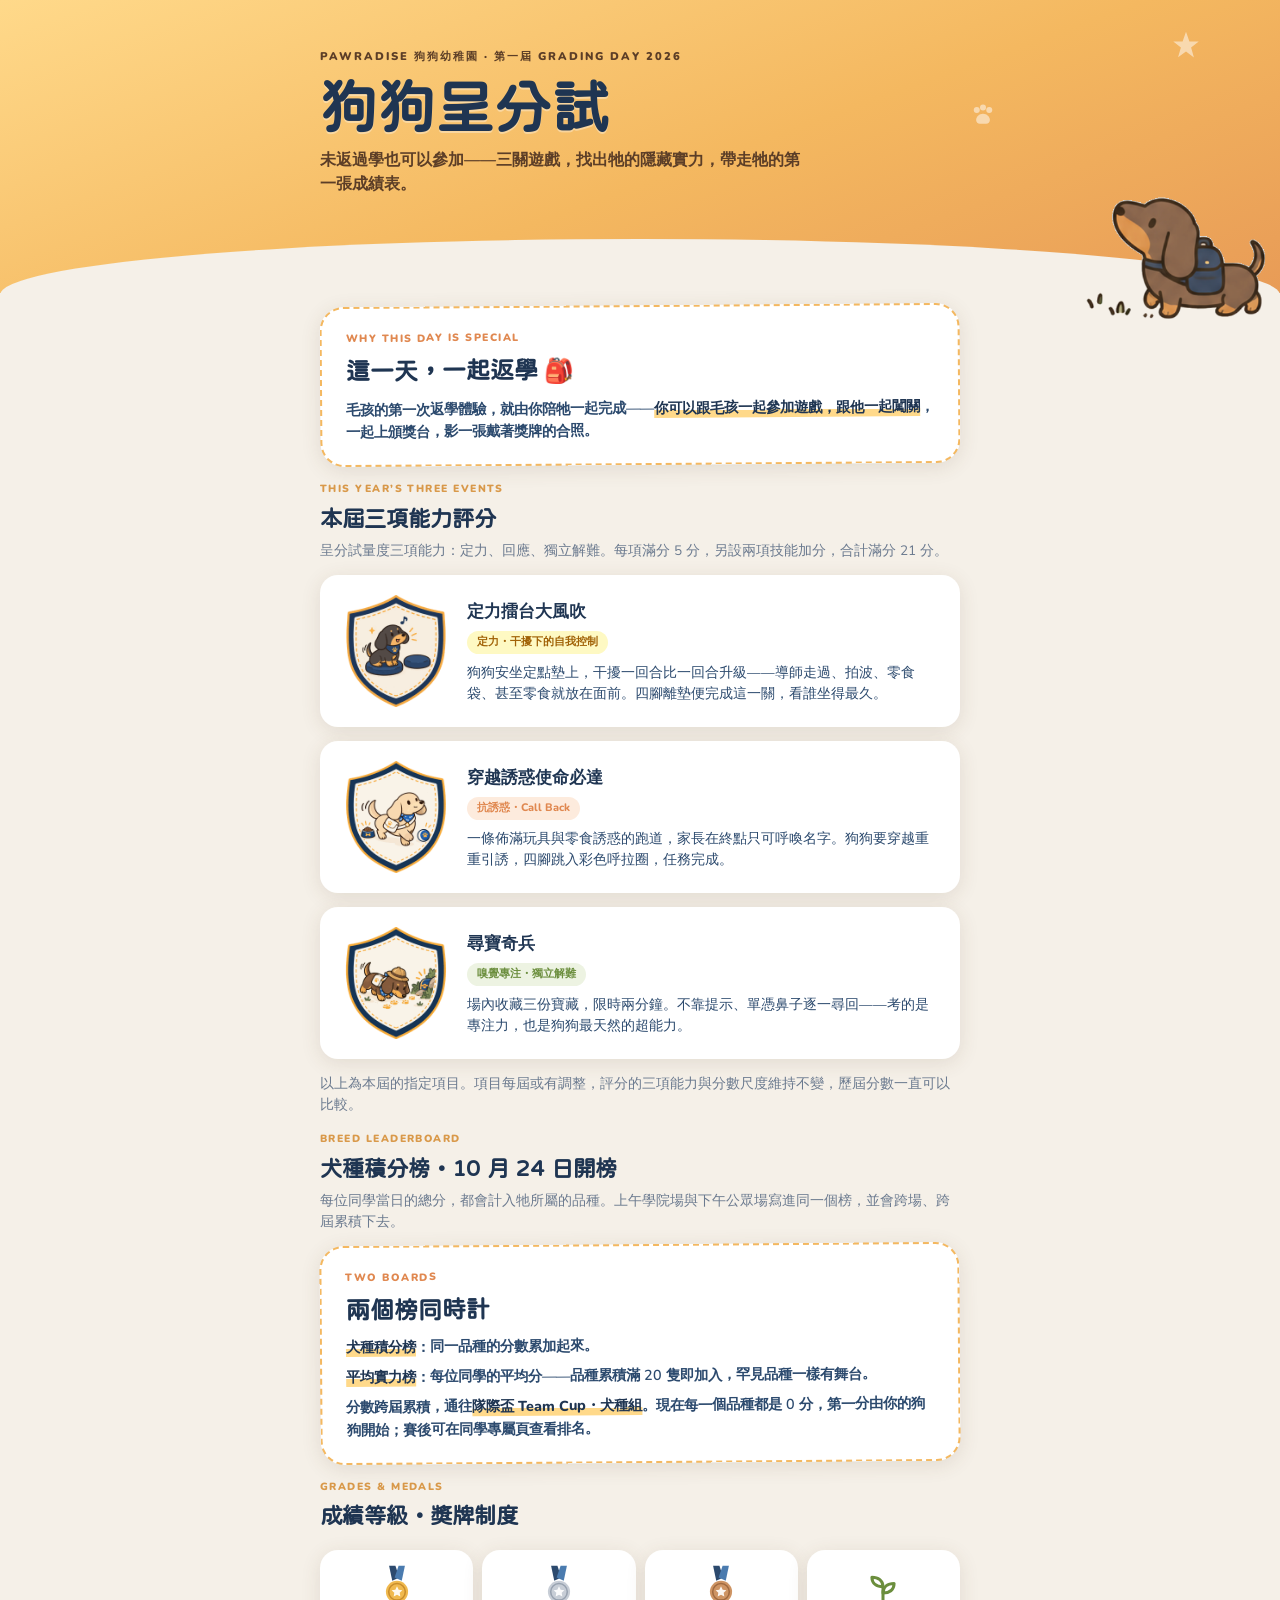
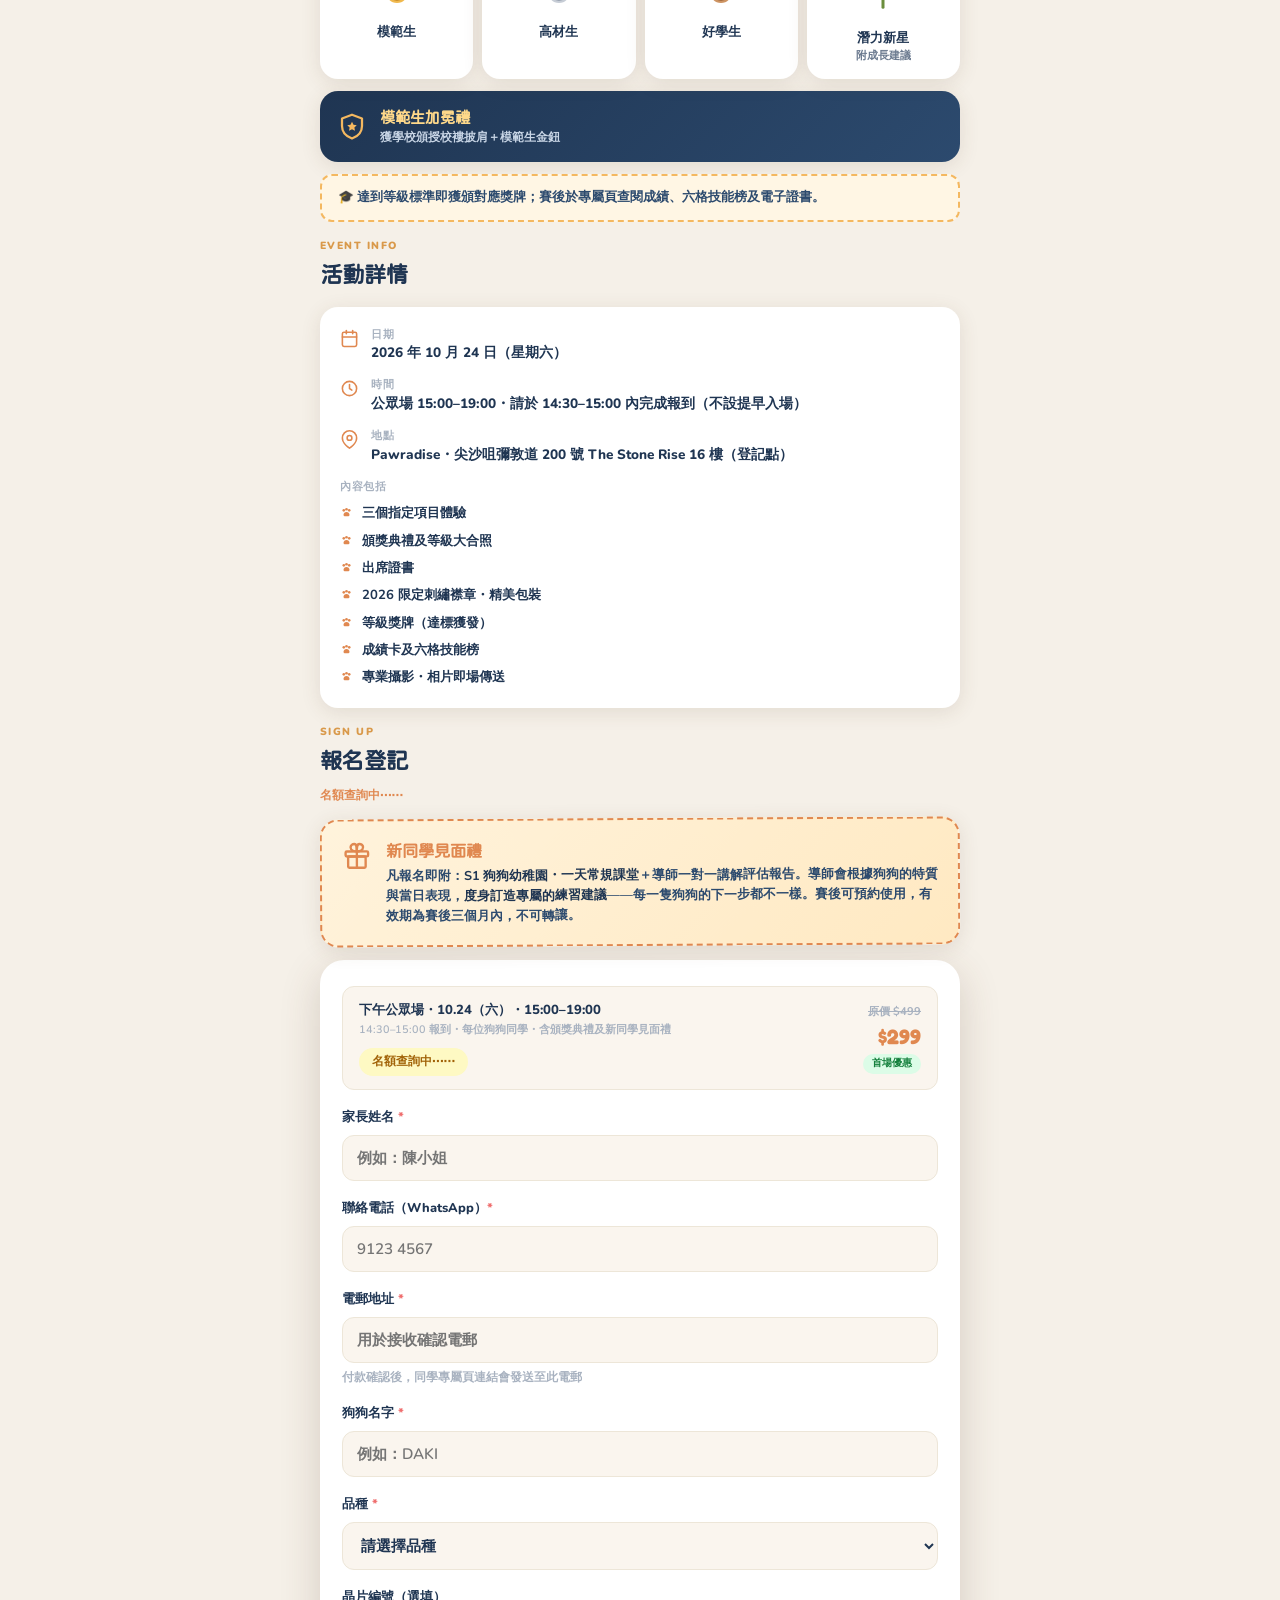
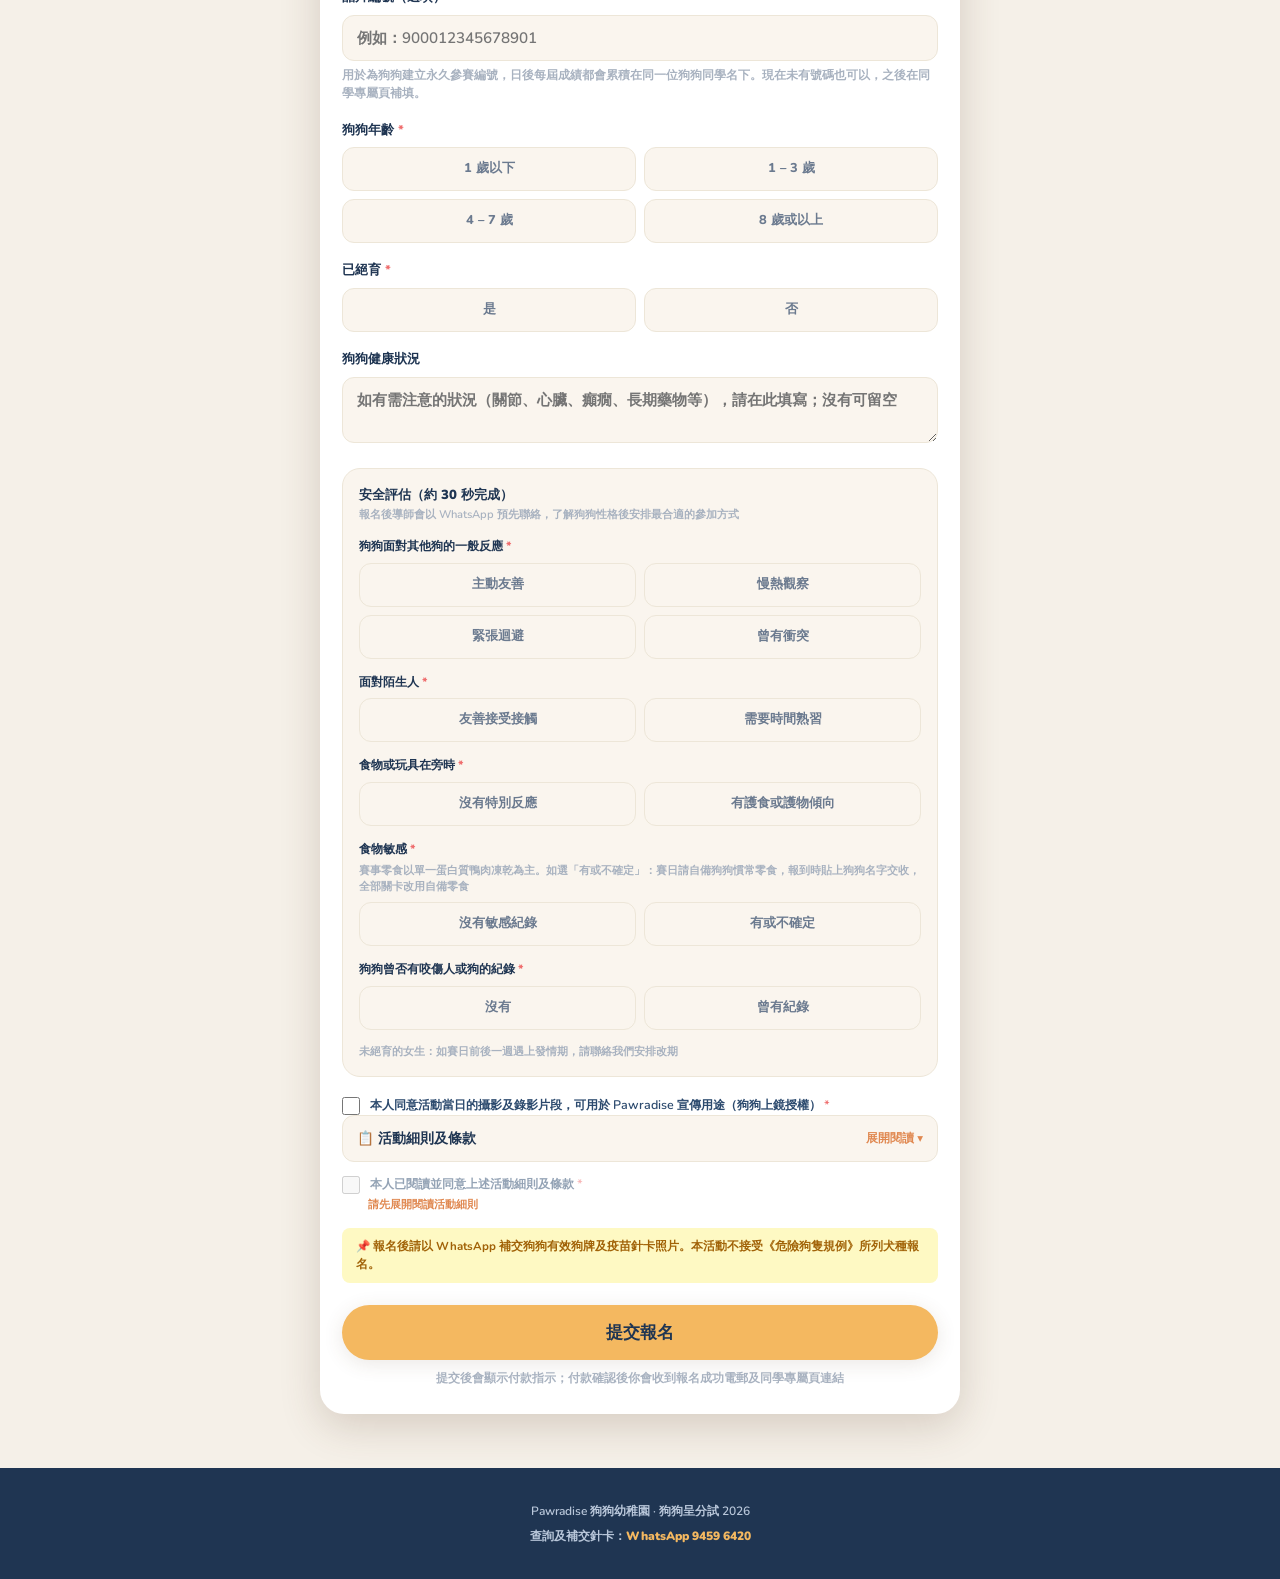
==== commit ecdcfa1d: "呈分試：狗狗證定稿、賽前犬種積分榜、等第改等級、品種歸一 - 狗狗證：DOG ID 編號（拎走「永久」）、BREED／MICROCHIP／SINCE、歷屆紀錄三格   （累積出賽／最佳總分 X/Y／最" ====
--- a/grading/index.html
+++ b/grading/index.html
@@ -75,7 +75,7 @@
 .g2 .dim{background:#FDEBDD;color:var(--pw-gold-deep)}
 .g3 .dim{background:#EDF3E2;color:var(--pw-sniff)}
 
-/* 等第獎牌 */
+/* 等級獎牌 */
 .tiers{display:grid;grid-template-columns:repeat(4,1fr);gap:9px;margin-top:16px}
 .tier{background:var(--pw-paper);border-radius:var(--pw-r-lg);box-shadow:var(--pw-shadow-card);padding:14px 6px;text-align:center}
 .tier .n{font-weight:900;font-size:.82rem;color:var(--pw-ink);margin-top:7px}
@@ -263,11 +263,11 @@
   </div>
 </section>
 
-<!-- ======================= 等第獎牌 ======================= -->
+<!-- ======================= 等級獎牌 ======================= -->
 <section style="padding-top:10px">
   <div class="wrap">
     <div class="sec-eb">Grades &amp; Medals</div>
-    <h2 class="sec-h">成績等第・獎牌制度</h2>
+    <h2 class="sec-h">成績等級・獎牌制度</h2>
     <div class="tiers">
       <div class="tier"><svg width="38" height="43" viewBox="0 0 48 54"><path d="M14 2h8l5 15-9 4z" fill="#2C4A6E"/><path d="M34 2h-8l-5 15 9 4z" fill="#4A7BAF"/><circle cx="24" cy="35" r="14" fill="#F0B94E"/><circle cx="24" cy="35" r="10.5" fill="none" stroke="#C98D2C" stroke-width="2"/><path d="M24 28l2.1 4.3 4.7.7-3.4 3.3.8 4.7-4.2-2.2-4.2 2.2.8-4.7-3.4-3.3 4.7-.7z" fill="#FFF" opacity=".9"/></svg><div class="n">模範生</div></div>
       <div class="tier"><svg width="38" height="43" viewBox="0 0 48 54"><path d="M14 2h8l5 15-9 4z" fill="#2C4A6E"/><path d="M34 2h-8l-5 15 9 4z" fill="#4A7BAF"/><circle cx="24" cy="35" r="14" fill="#C7CDD6"/><circle cx="24" cy="35" r="10.5" fill="none" stroke="#98A2B0" stroke-width="2"/><path d="M24 28l2.1 4.3 4.7.7-3.4 3.3.8 4.7-4.2-2.2-4.2 2.2.8-4.7-3.4-3.3 4.7-.7z" fill="#FFF" opacity=".9"/></svg><div class="n">高材生</div></div>
@@ -278,7 +278,7 @@
       <svg width="30" height="30" viewBox="0 0 24 24" fill="none" stroke="#F4B860" stroke-width="1.8" stroke-linecap="round" stroke-linejoin="round"><path d="M12 3l8 3v6c0 5-3.5 8.4-8 10-4.5-1.6-8-5-8-10V6z"/><path d="M12 8.5l1.2 2.4 2.6.4-1.9 1.9.5 2.6-2.4-1.3-2.4 1.3.5-2.6-1.9-1.9 2.6-.4z" fill="#F4B860" stroke="none"/></svg>
       <div><div class="c1">模範生加冕禮</div><div class="c2">獲學校頒授校褸披肩＋模範生金鈕</div></div>
     </div>
-    <div class="cert-note">🎓 達到等第標準即獲頒對應獎牌；賽後於專屬頁查閱成績、六格技能榜及電子證書。</div>
+    <div class="cert-note">🎓 達到等級標準即獲頒對應獎牌；賽後於專屬頁查閱成績、六格技能榜及電子證書。</div>
   </div>
 </section>
 
@@ -311,10 +311,10 @@
         <div class="k" style="font-size:.66rem;font-weight:800;color:var(--pw-ink-faint);letter-spacing:.06em;margin-bottom:8px">內容包括</div>
         <div class="inc-list">
           <div class="inc-item"><svg width="13" height="13" viewBox="0 0 24 24" fill="#E08850" style="flex-shrink:0;margin-top:3px"><circle cx="7" cy="8" r="2.4"/><circle cx="12" cy="6" r="2.4"/><circle cx="17" cy="8" r="2.4"/><path d="M12 11c-3 0-5.5 2.4-5.5 5 0 1.7 1.3 3 3 3h5c1.7 0 3-1.3 3-3 0-2.6-2.5-5-5.5-5z"/></svg>三個指定項目體驗</div>
-          <div class="inc-item"><svg width="13" height="13" viewBox="0 0 24 24" fill="#E08850" style="flex-shrink:0;margin-top:3px"><circle cx="7" cy="8" r="2.4"/><circle cx="12" cy="6" r="2.4"/><circle cx="17" cy="8" r="2.4"/><path d="M12 11c-3 0-5.5 2.4-5.5 5 0 1.7 1.3 3 3 3h5c1.7 0 3-1.3 3-3 0-2.6-2.5-5-5.5-5z"/></svg>頒獎典禮及等第大合照</div>
+          <div class="inc-item"><svg width="13" height="13" viewBox="0 0 24 24" fill="#E08850" style="flex-shrink:0;margin-top:3px"><circle cx="7" cy="8" r="2.4"/><circle cx="12" cy="6" r="2.4"/><circle cx="17" cy="8" r="2.4"/><path d="M12 11c-3 0-5.5 2.4-5.5 5 0 1.7 1.3 3 3 3h5c1.7 0 3-1.3 3-3 0-2.6-2.5-5-5.5-5z"/></svg>頒獎典禮及等級大合照</div>
           <div class="inc-item"><svg width="13" height="13" viewBox="0 0 24 24" fill="#E08850" style="flex-shrink:0;margin-top:3px"><circle cx="7" cy="8" r="2.4"/><circle cx="12" cy="6" r="2.4"/><circle cx="17" cy="8" r="2.4"/><path d="M12 11c-3 0-5.5 2.4-5.5 5 0 1.7 1.3 3 3 3h5c1.7 0 3-1.3 3-3 0-2.6-2.5-5-5.5-5z"/></svg>出席證書</div>
           <div class="inc-item"><svg width="13" height="13" viewBox="0 0 24 24" fill="#E08850" style="flex-shrink:0;margin-top:3px"><circle cx="7" cy="8" r="2.4"/><circle cx="12" cy="6" r="2.4"/><circle cx="17" cy="8" r="2.4"/><path d="M12 11c-3 0-5.5 2.4-5.5 5 0 1.7 1.3 3 3 3h5c1.7 0 3-1.3 3-3 0-2.6-2.5-5-5.5-5z"/></svg>2026 限定刺繡襟章・精美包裝</div>
-          <div class="inc-item"><svg width="13" height="13" viewBox="0 0 24 24" fill="#E08850" style="flex-shrink:0;margin-top:3px"><circle cx="7" cy="8" r="2.4"/><circle cx="12" cy="6" r="2.4"/><circle cx="17" cy="8" r="2.4"/><path d="M12 11c-3 0-5.5 2.4-5.5 5 0 1.7 1.3 3 3 3h5c1.7 0 3-1.3 3-3 0-2.6-2.5-5-5.5-5z"/></svg>等第獎牌（達標獲發）</div>
+          <div class="inc-item"><svg width="13" height="13" viewBox="0 0 24 24" fill="#E08850" style="flex-shrink:0;margin-top:3px"><circle cx="7" cy="8" r="2.4"/><circle cx="12" cy="6" r="2.4"/><circle cx="17" cy="8" r="2.4"/><path d="M12 11c-3 0-5.5 2.4-5.5 5 0 1.7 1.3 3 3 3h5c1.7 0 3-1.3 3-3 0-2.6-2.5-5-5.5-5z"/></svg>等級獎牌（達標獲發）</div>
           <div class="inc-item"><svg width="13" height="13" viewBox="0 0 24 24" fill="#E08850" style="flex-shrink:0;margin-top:3px"><circle cx="7" cy="8" r="2.4"/><circle cx="12" cy="6" r="2.4"/><circle cx="17" cy="8" r="2.4"/><path d="M12 11c-3 0-5.5 2.4-5.5 5 0 1.7 1.3 3 3 3h5c1.7 0 3-1.3 3-3 0-2.6-2.5-5-5.5-5z"/></svg>成績卡及六格技能榜</div>
           <div class="inc-item"><svg width="13" height="13" viewBox="0 0 24 24" fill="#E08850" style="flex-shrink:0;margin-top:3px"><circle cx="7" cy="8" r="2.4"/><circle cx="12" cy="6" r="2.4"/><circle cx="17" cy="8" r="2.4"/><path d="M12 11c-3 0-5.5 2.4-5.5 5 0 1.7 1.3 3 3 3h5c1.7 0 3-1.3 3-3 0-2.6-2.5-5-5.5-5z"/></svg>專業攝影・相片即場傳送</div>
         </div>
@@ -345,7 +345,7 @@
         <div>
           <div class="p1 academy-only">上午學院場・10.24（六）・10:00–14:00</div>
           <div class="p1 public-only">下午公眾場・10.24（六）・15:00–19:00</div>
-          <div class="p1s academy-only">9:30–10:00 報到・每位狗狗同學・含頒獎典禮及等第大合照</div>
+          <div class="p1s academy-only">9:30–10:00 報到・每位狗狗同學・含頒獎典禮及等級大合照</div>
           <div class="p1s public-only">14:30–15:00 報到・每位狗狗同學・含頒獎典禮及新同學見面禮</div>
           <div class="quota-chip" id="quotaInline" style="display:none"></div>
         </div>
@@ -363,7 +363,7 @@
 
       <div class="f-group">
         <label class="f-label" for="breed">品種 <span class="req">*</span></label>
-        <select id="breed"><option value="">請選擇品種</option><optgroup label="小型犬"><option data-g="小型犬組">貴婦（玩具／迷你）</option><option data-g="小型犬組">松鼠狗（博美）</option><option data-g="小型犬組">芝娃娃</option><option data-g="小型犬組">約瑟爹利</option><option data-g="小型犬組">西施</option><option data-g="小型犬組">馬爾濟斯</option><option data-g="小型犬組">比熊</option><option data-g="小型犬組">八哥</option><option data-g="小型犬組">臘腸</option><option data-g="小型犬組">迷你史立莎</option><option data-g="小型犬組">西高地</option><option data-g="小型犬組">北京狗</option><option data-g="小型犬組">蝴蝶犬</option><option data-g="小型犬組">日本銀狐</option><option data-g="小型犬組">積羅素爹利</option><option data-g="小型犬組">迷你賓沙</option><option data-g="小型犬組">意大利靈緹</option><option data-g="小型犬組">騎士查理王</option></optgroup><optgroup label="中型犬"><option data-g="中型犬組">柴犬</option><option data-g="中型犬組">哥基</option><option data-g="中型犬組">法國鬥牛犬</option><option data-g="中型犬組">比高</option><option data-g="中型犬組">貝靈頓</option><option data-g="中型犬組">喜樂蒂</option><option data-g="中型犬組">沙皮</option><option data-g="中型犬組">英國老虎狗</option><option data-g="中型犬組">惠比特</option><option data-g="中型犬組">鬆獅</option><option data-g="中型犬組">英國史賓格</option><option data-g="中型犬組">巴仙吉</option><option data-g="中型犬組">澳洲牧牛犬</option></optgroup><optgroup label="大型犬"><option data-g="大型犬組">金毛尋回犬</option><option data-g="大型犬組">拉布拉多</option><option data-g="大型犬組">哈士奇</option><option data-g="大型犬組">西摩</option><option data-g="大型犬組">德國牧羊犬</option><option data-g="大型犬組">邊境牧羊犬</option><option data-g="大型犬組">澳洲牧羊犬</option><option data-g="大型犬組">秋田</option><option data-g="大型犬組">阿拉斯加</option><option data-g="大型犬組">標準貴婦</option><option data-g="大型犬組">唐狗</option><option data-g="大型犬組">都柏文</option><option data-g="大型犬組">洛威拿</option><option data-g="大型犬組">伯恩山</option><option data-g="大型犬組">斑點狗</option><option data-g="大型犬組">威瑪</option><option data-g="大型犬組">大丹</option><option data-g="大型犬組">大白熊</option><option data-g="大型犬組">聖伯納</option><option data-g="大型犬組">紐芬蘭犬</option><option data-g="大型犬組">古代英國牧羊犬</option><option data-g="大型犬組">蘇俄牧羊犬</option><option data-g="大型犬組">拳師犬</option><option data-g="大型犬組">愛爾蘭雪達</option><option data-g="大型犬組">標準史立莎</option><option data-g="大型犬組">巨型史立莎</option></optgroup><option value="mix" data-g="小型犬組">貴婦混種（Maltipoo／Cavoodle 等）</option><option value="other" data-g="">其他品種／混種</option></select>
+        <select id="breed"><option value="">請選擇品種</option><optgroup label="小型犬"><option data-g="小型犬組">貴婦（玩具／迷你）</option><option data-g="小型犬組">松鼠狗</option><option data-g="小型犬組">芝娃娃</option><option data-g="小型犬組">約瑟爹利</option><option data-g="小型犬組">西施</option><option data-g="小型犬組">馬爾濟斯</option><option data-g="小型犬組">比熊</option><option data-g="小型犬組">八哥</option><option data-g="小型犬組">臘腸</option><option data-g="小型犬組">迷你史立莎</option><option data-g="小型犬組">西高地</option><option data-g="小型犬組">北京狗</option><option data-g="小型犬組">蝴蝶犬</option><option data-g="小型犬組">日本銀狐</option><option data-g="小型犬組">積羅素爹利</option><option data-g="小型犬組">迷你賓沙</option><option data-g="小型犬組">意大利靈緹</option><option data-g="小型犬組">騎士查理王</option></optgroup><optgroup label="中型犬"><option data-g="中型犬組">柴犬</option><option data-g="中型犬組">哥基</option><option data-g="中型犬組">法國鬥牛犬</option><option data-g="中型犬組">比高</option><option data-g="中型犬組">貝靈頓</option><option data-g="中型犬組">喜樂蒂</option><option data-g="中型犬組">沙皮</option><option data-g="中型犬組">英國老虎狗</option><option data-g="中型犬組">惠比特</option><option data-g="中型犬組">鬆獅</option><option data-g="中型犬組">英國史賓格</option><option data-g="中型犬組">巴仙吉</option><option data-g="中型犬組">澳洲牧牛犬</option></optgroup><optgroup label="大型犬"><option data-g="大型犬組">金毛尋回犬</option><option data-g="大型犬組">拉布拉多</option><option data-g="大型犬組">哈士奇</option><option data-g="大型犬組">西摩</option><option data-g="大型犬組">德國牧羊犬</option><option data-g="大型犬組">邊境牧羊犬</option><option data-g="大型犬組">澳洲牧羊犬</option><option data-g="大型犬組">秋田</option><option data-g="大型犬組">阿拉斯加</option><option data-g="大型犬組">標準貴婦</option><option data-g="大型犬組">唐狗</option><option data-g="大型犬組">都柏文</option><option data-g="大型犬組">洛威拿</option><option data-g="大型犬組">伯恩山</option><option data-g="大型犬組">斑點狗</option><option data-g="大型犬組">威瑪</option><option data-g="大型犬組">大丹</option><option data-g="大型犬組">大白熊</option><option data-g="大型犬組">聖伯納</option><option data-g="大型犬組">紐芬蘭犬</option><option data-g="大型犬組">古代英國牧羊犬</option><option data-g="大型犬組">蘇俄牧羊犬</option><option data-g="大型犬組">拳師犬</option><option data-g="大型犬組">愛爾蘭雪達</option><option data-g="大型犬組">標準史立莎</option><option data-g="大型犬組">巨型史立莎</option></optgroup><option value="mix" data-g="小型犬組">貴婦混種（Maltipoo／Cavoodle 等）</option><option value="other" data-g="">其他品種／混種</option></select>
         <div class="school-badge" id="schoolBadge">
           <svg width="26" height="26" viewBox="0 0 24 24" fill="none" stroke="#F4B860" stroke-width="1.9" stroke-linecap="round" stroke-linejoin="round"><path d="M3 21h18"/><path d="M5 21V8l7-5 7 5v13"/><path d="M10 21v-5a2 2 0 0 1 4 0v5"/></svg>
           <div><div class="s1">所屬組別</div><div class="s2" id="schoolName"></div></div>
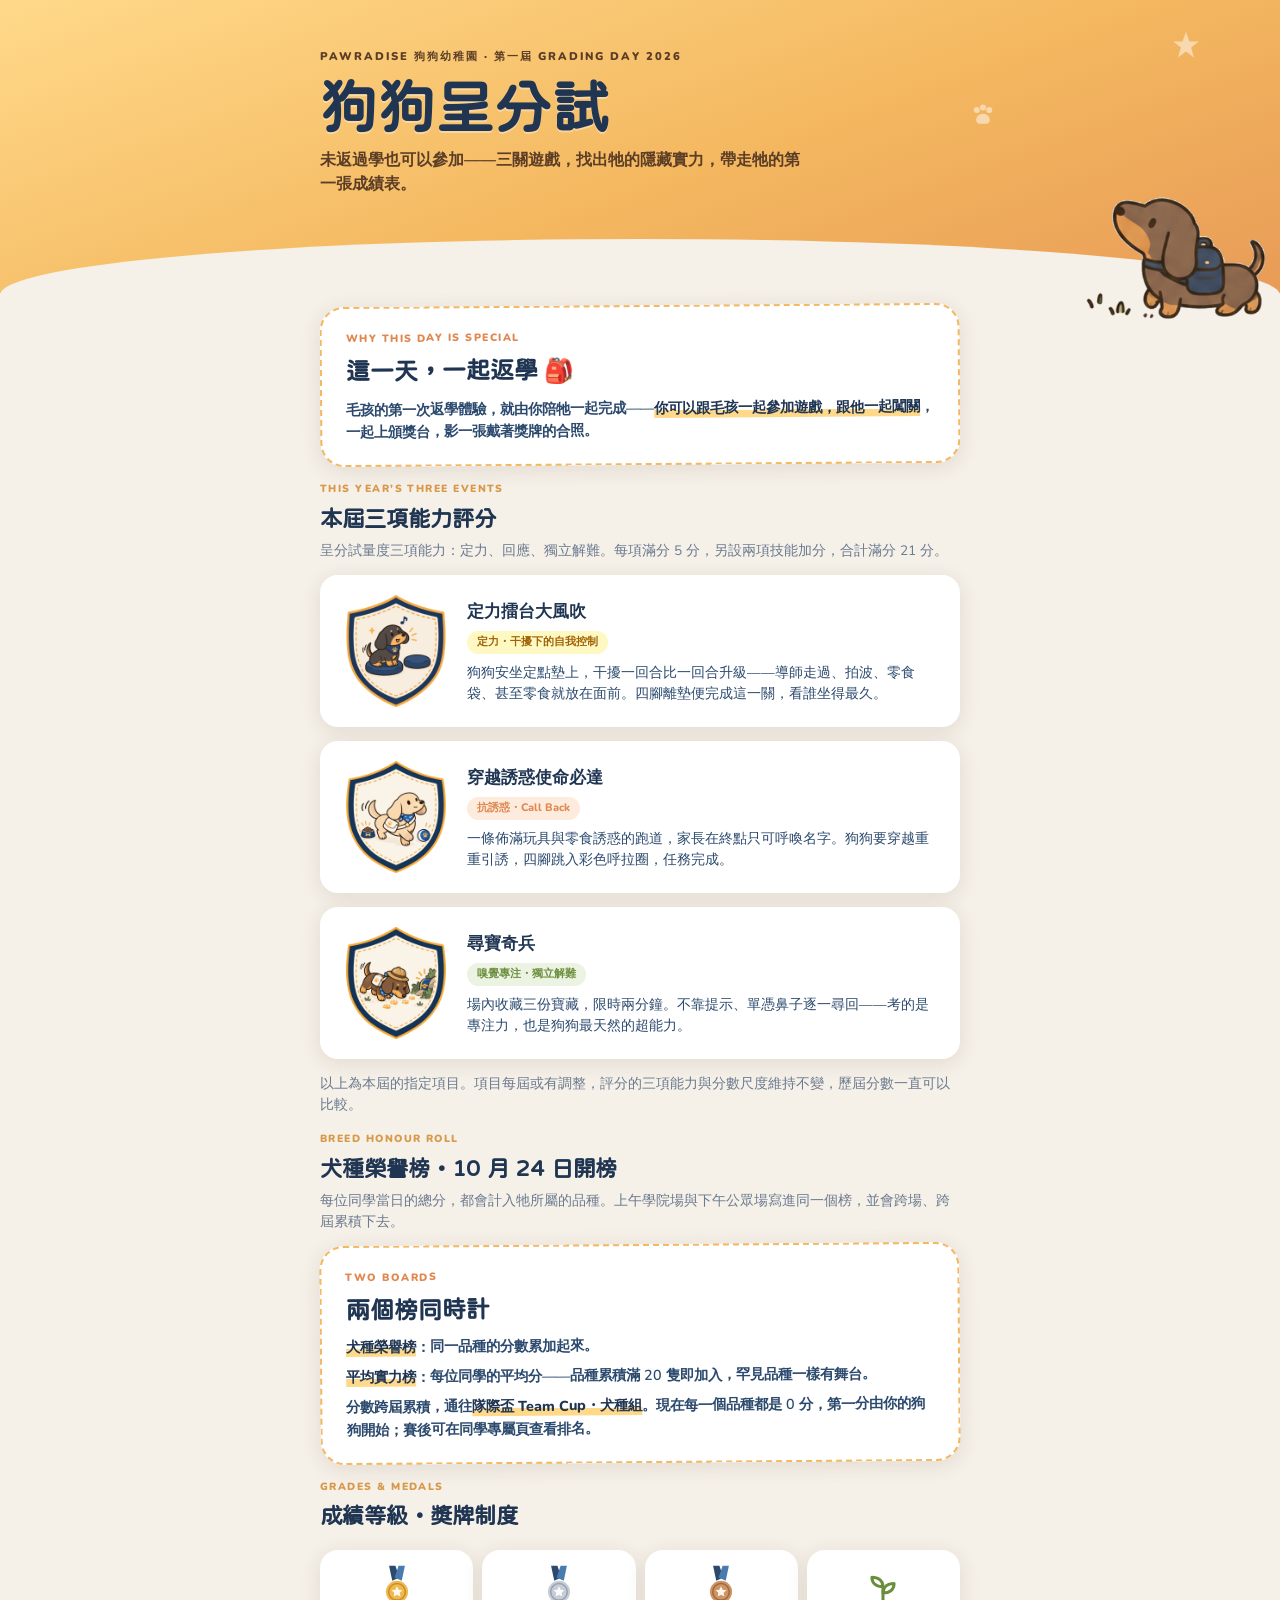
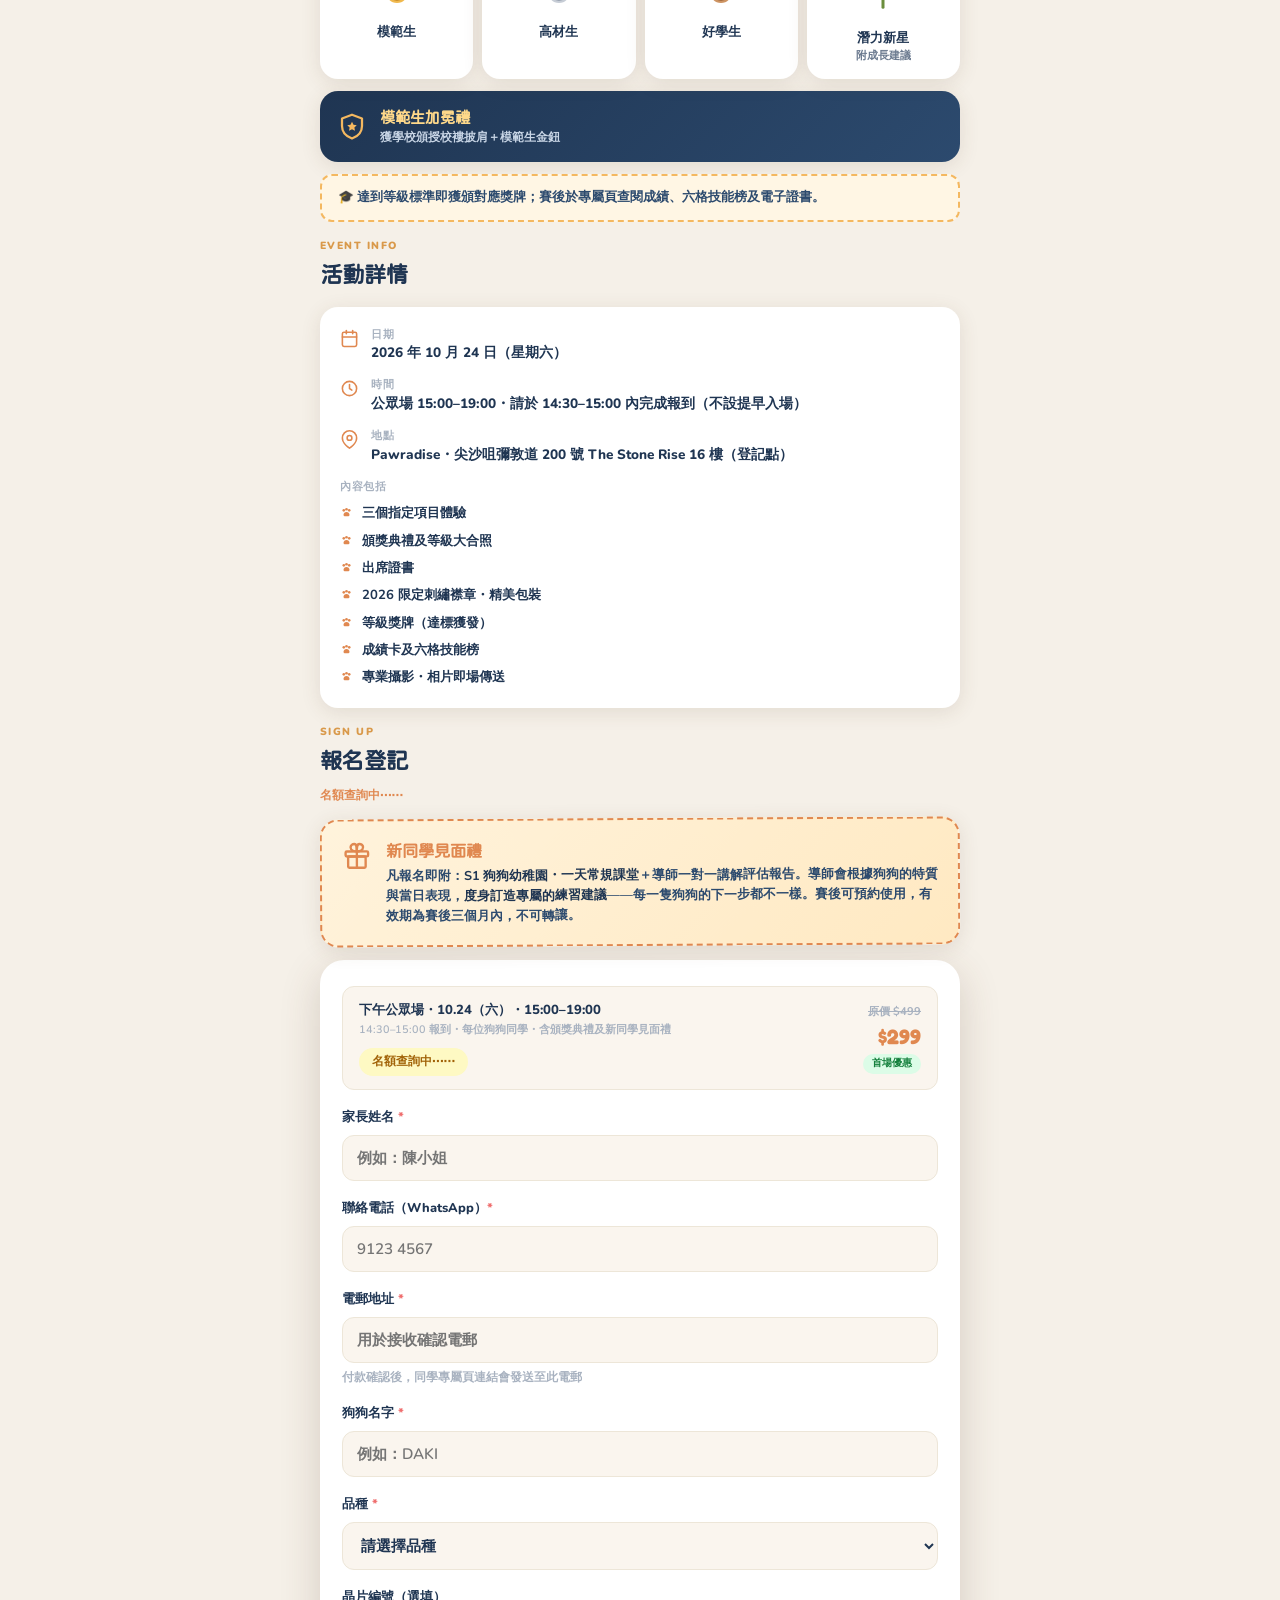
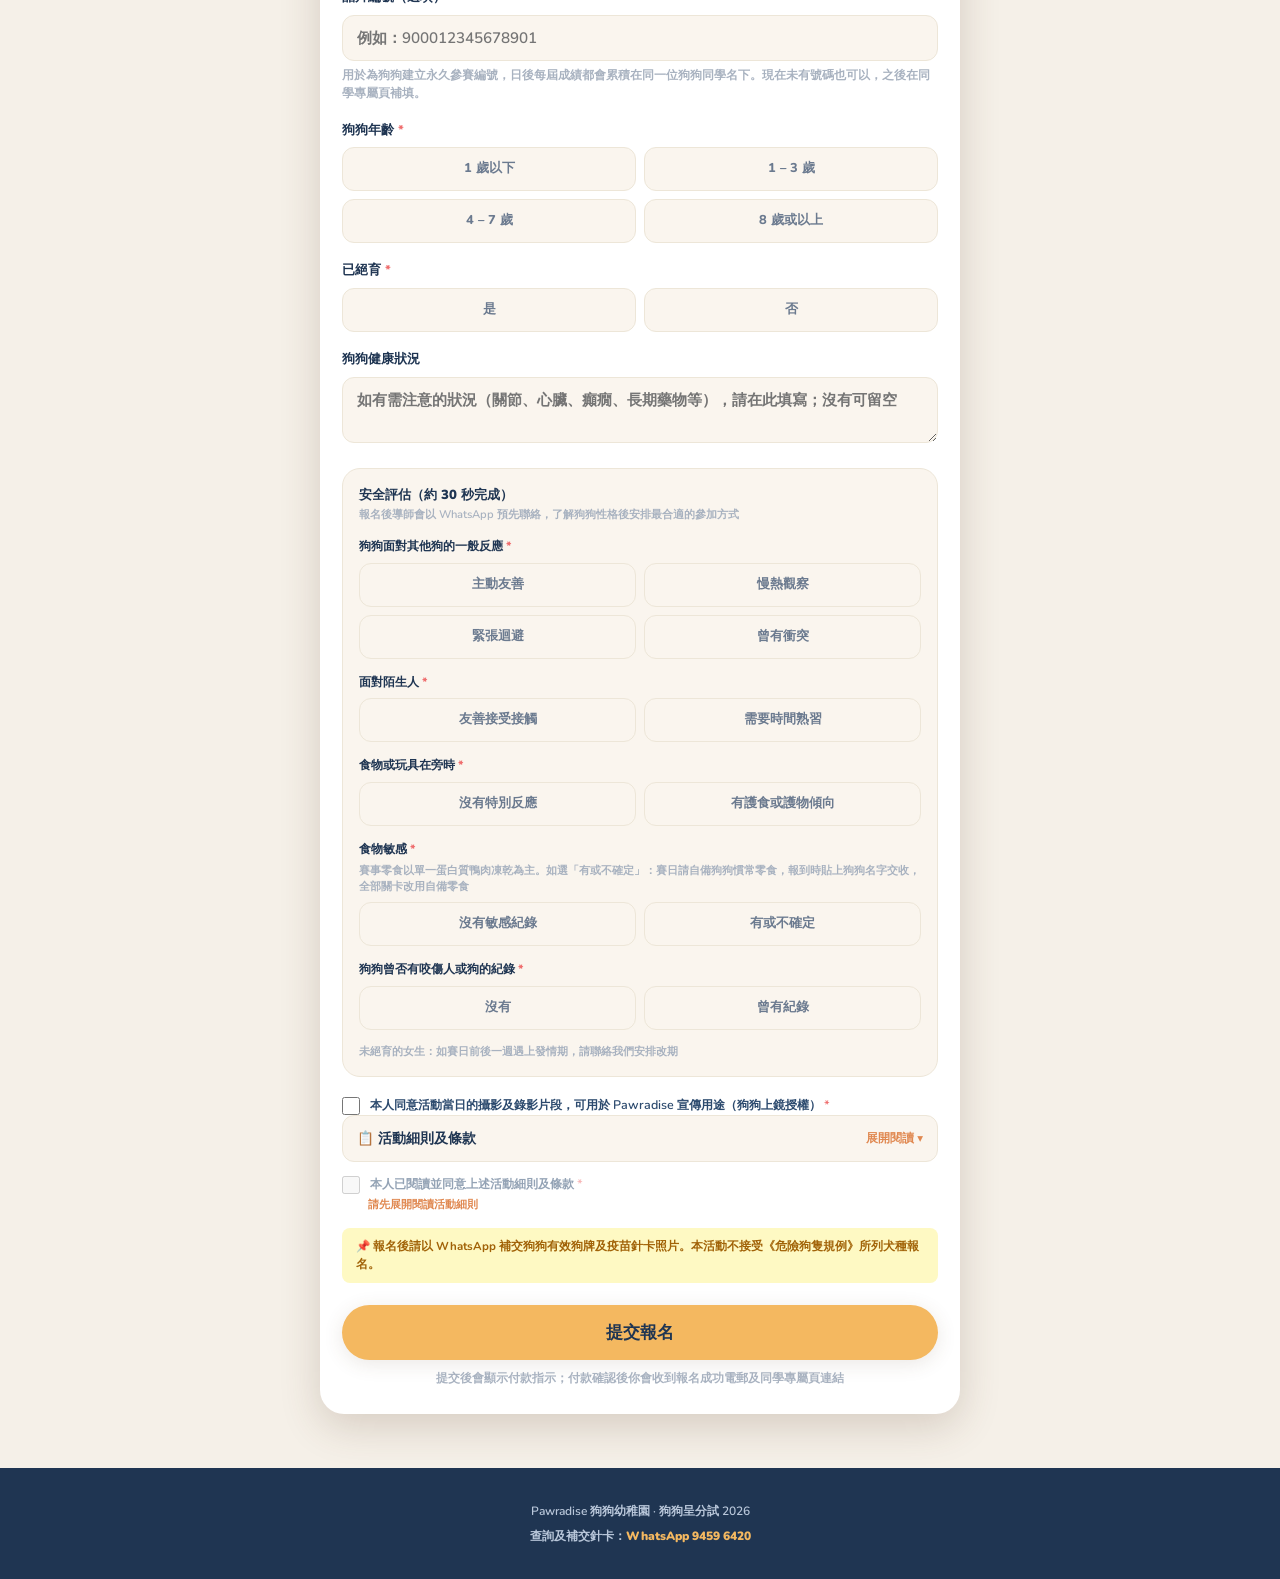
==== commit 147ae167: "改名：犬種積分榜 → 犬種榮譽榜（Breed Honour Roll） Co-Authored-By: Claude Opus 5 <noreply@anthropic.com>" ====
--- a/grading/index.html
+++ b/grading/index.html
@@ -247,16 +247,16 @@
   </div>
 </section>
 
-<!-- ======================= 犬種積分榜 ======================= -->
+<!-- ======================= 犬種榮譽榜 ======================= -->
 <section id="boards" style="padding-top:10px">
   <div class="wrap">
-    <div class="sec-eb">Breed Leaderboard</div>
-    <h2 class="sec-h">犬種積分榜・10 月 24 日開榜</h2>
+    <div class="sec-eb">Breed Honour Roll</div>
+    <h2 class="sec-h">犬種榮譽榜・10 月 24 日開榜</h2>
     <p class="sec-note">每位同學當日的總分，都會計入牠所屬的品種。上午學院場與下午公眾場寫進同一個榜，並會跨場、跨屆累積下去。</p>
     <div class="tg-card" style="margin-top:12px">
       <div class="eb">Two Boards</div>
       <h2 style="margin-bottom:6px">兩個榜同時計</h2>
-      <p style="margin-bottom:8px"><span class="hl">犬種積分榜</span>：同一品種的分數累加起來。</p>
+      <p style="margin-bottom:8px"><span class="hl">犬種榮譽榜</span>：同一品種的分數累加起來。</p>
       <p style="margin-bottom:8px"><span class="hl">平均實力榜</span>：每位同學的平均分——品種累積滿 20 隻即加入，罕見品種一樣有舞台。</p>
       <p>分數跨屆累積，通往<span class="hl">隊際盃 Team Cup・犬種組</span>。現在每一個品種都是 0 分，第一分由你的狗狗開始；賽後可在同學專屬頁查看排名。</p>
     </div>
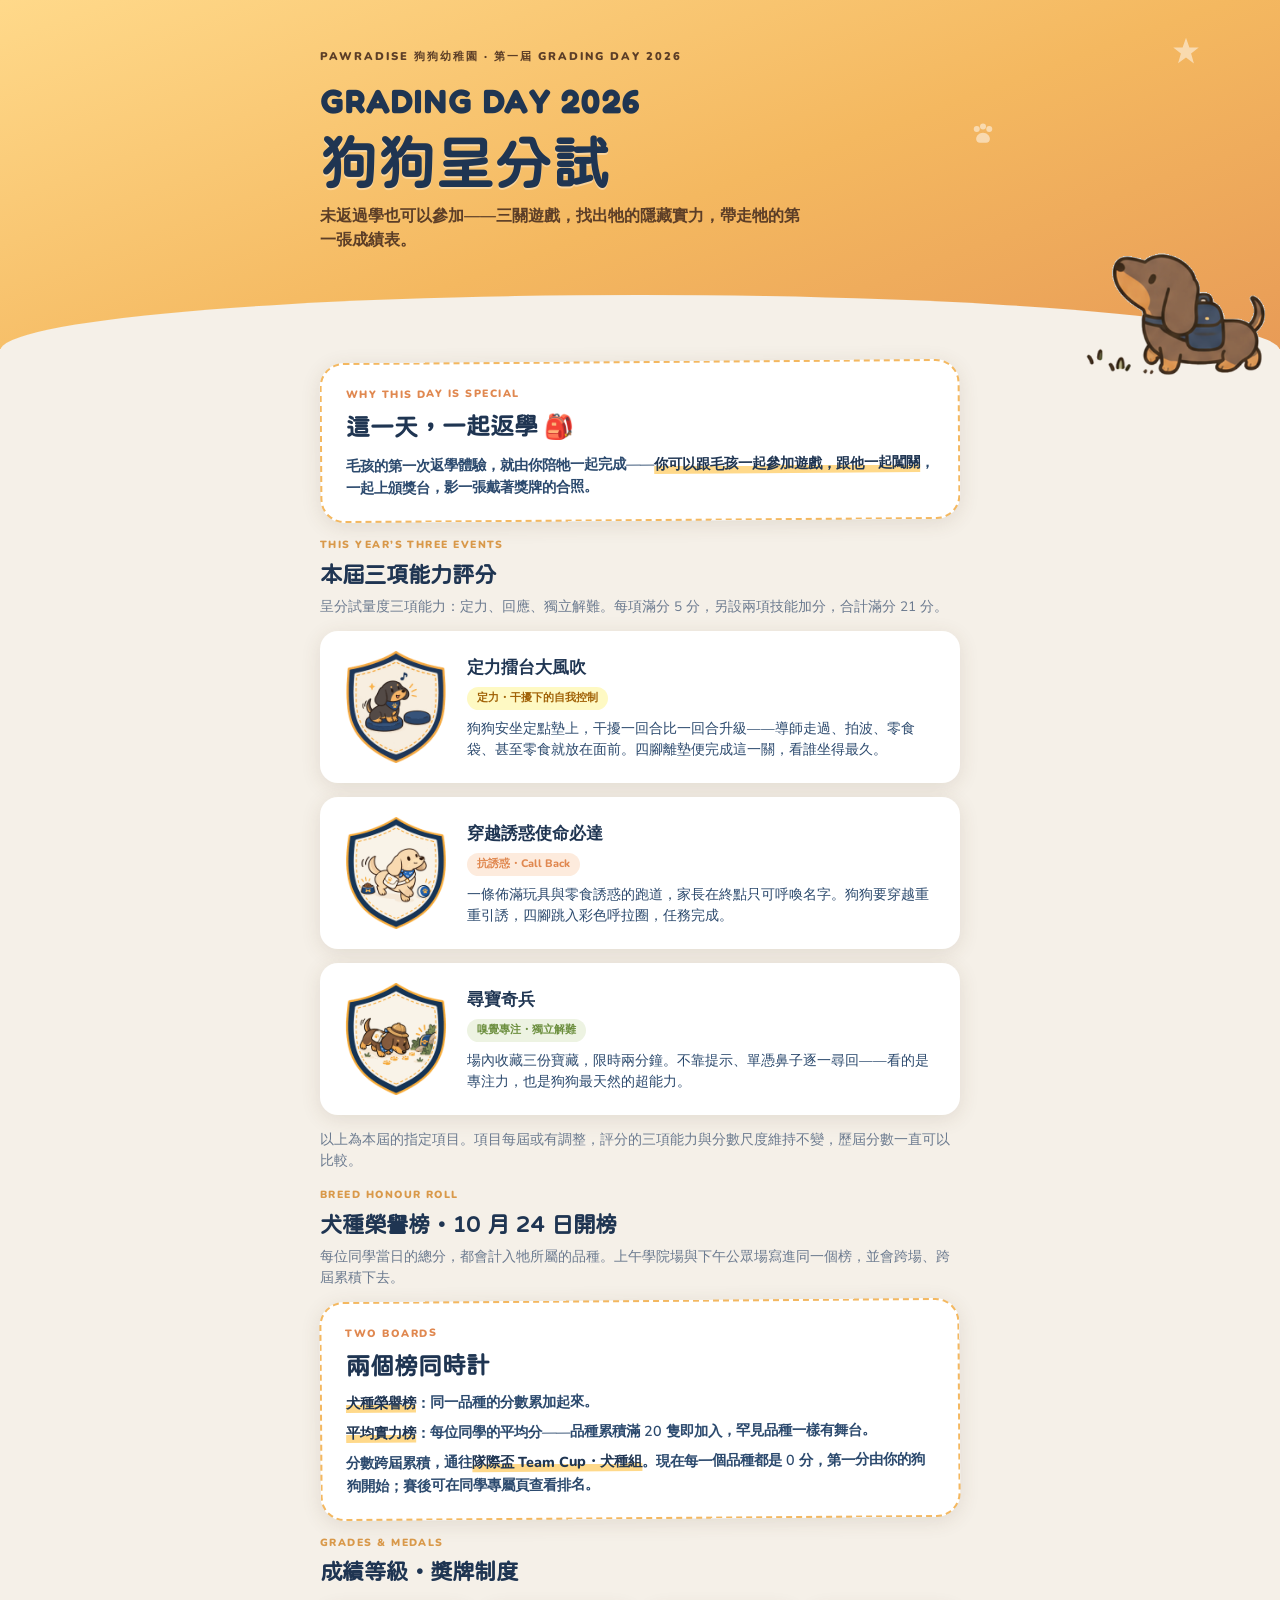
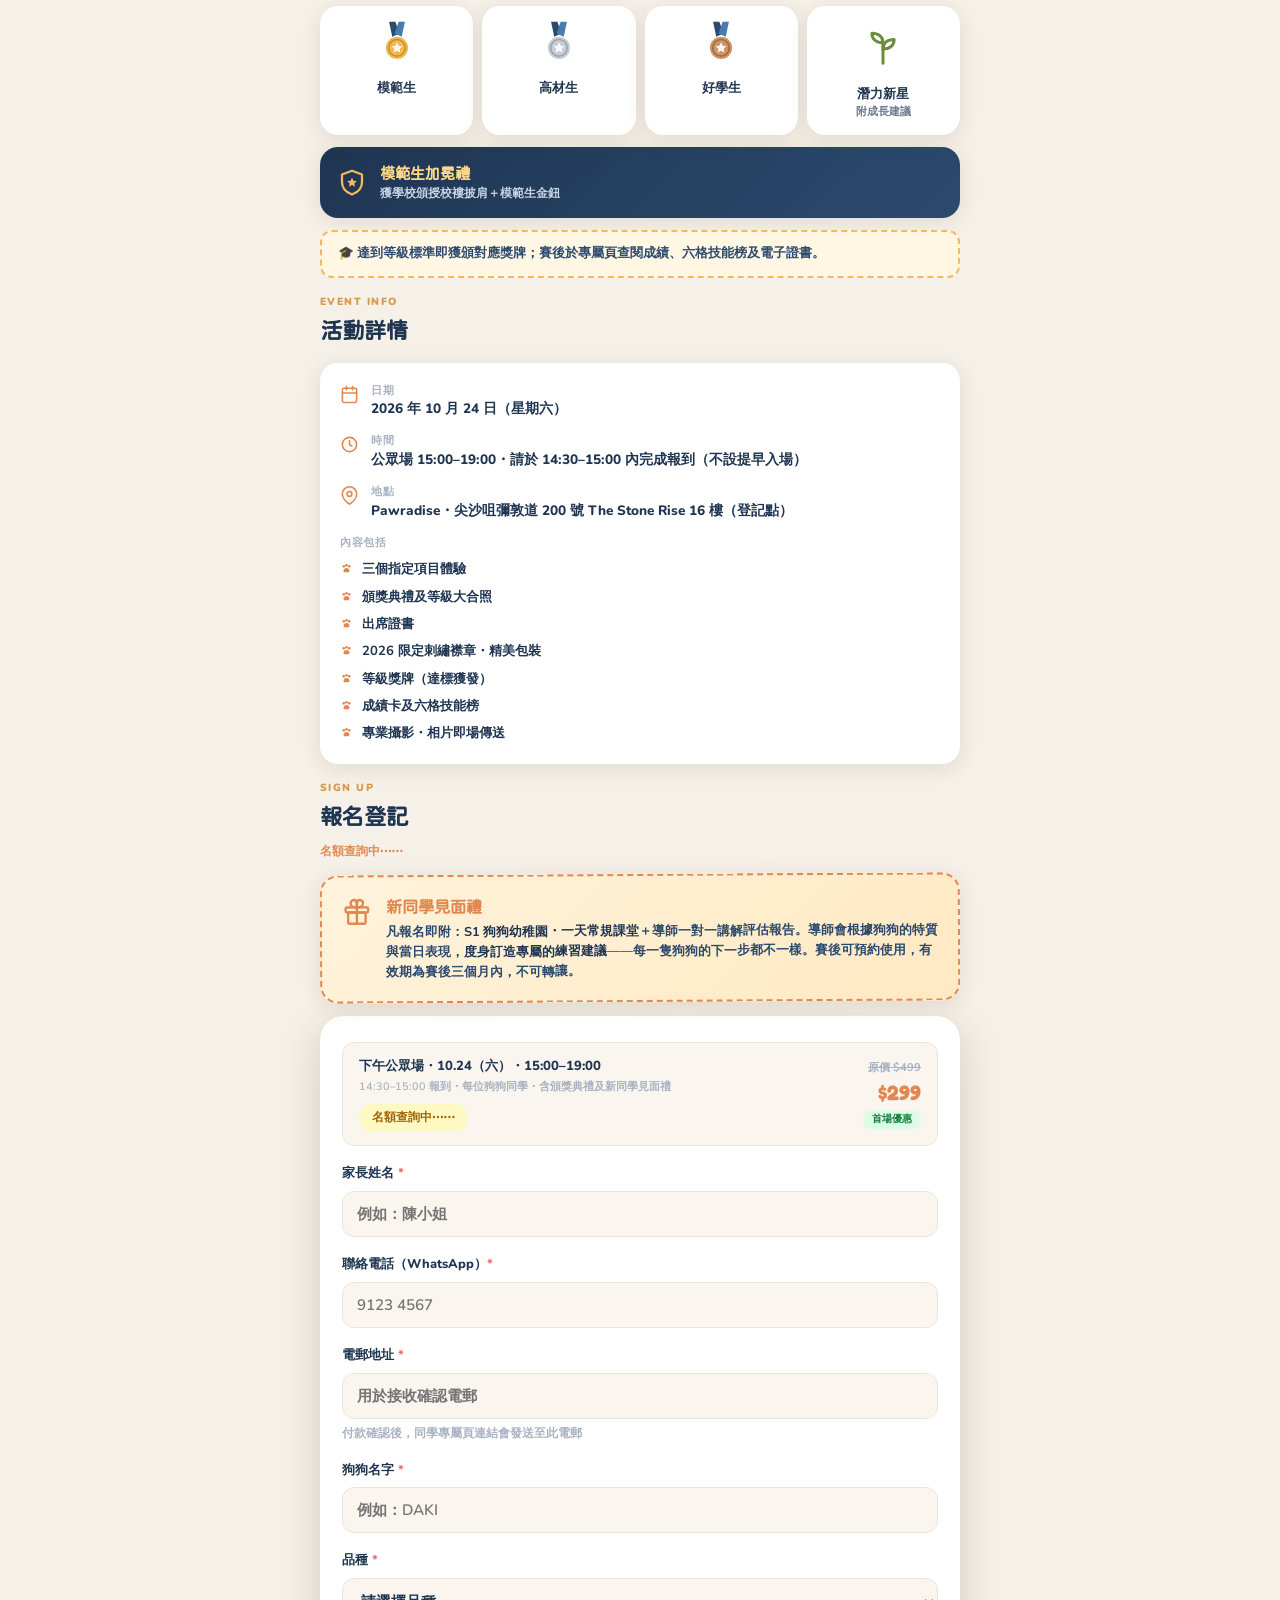
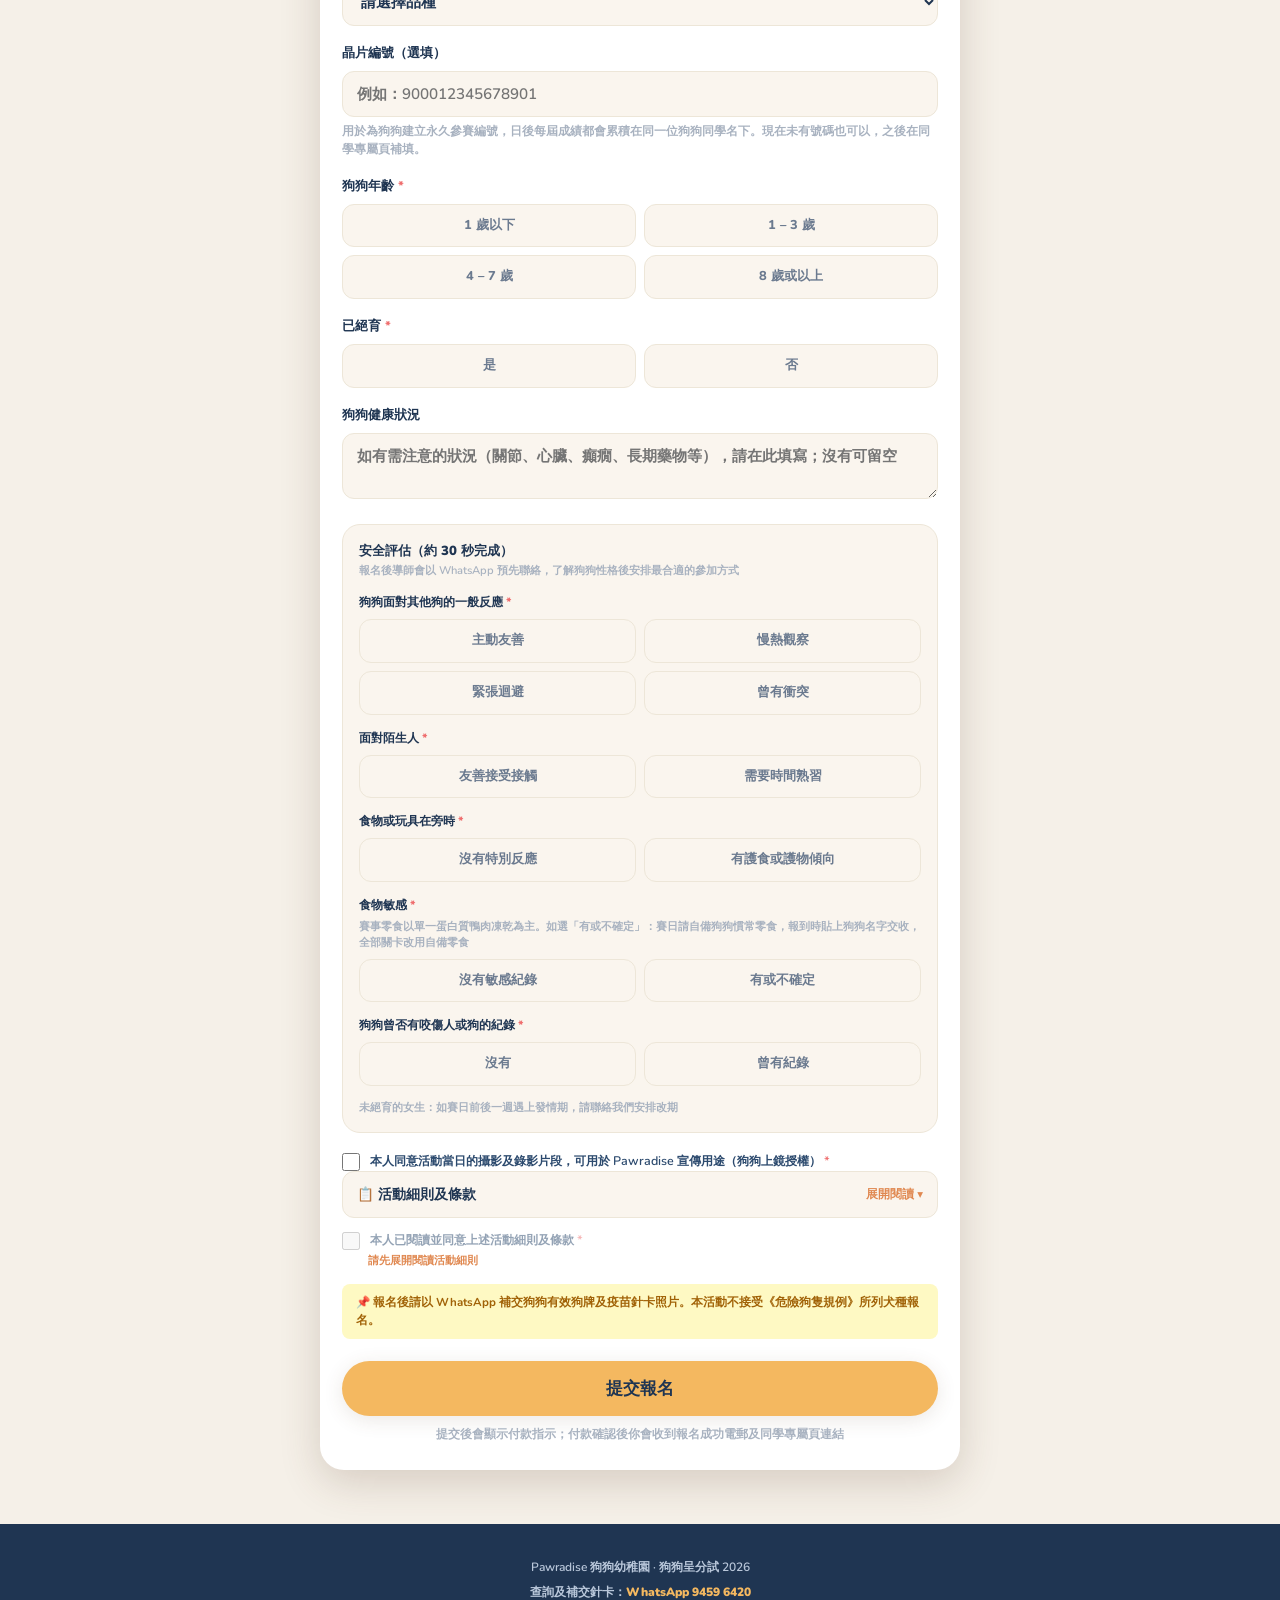
==== commit b8c7555e: "呈分試報名頁：公眾版 hero 加 GRADING DAY 2026；尋寶奇兵描述「考的是」改「看的是」（減壓字眼） Co-Authored-By: Claude Fable 5.1 <noreply" ====
--- a/grading/index.html
+++ b/grading/index.html
@@ -35,6 +35,7 @@
 .hero .eyebrow{font-weight:900;font-size:.7rem;letter-spacing:.18em;color:var(--pw-brown-deep);text-transform:uppercase}
 .hero h1{font-family:var(--disp);font-weight:700;font-size:clamp(2.6rem,9vw,3.6rem);line-height:1.15;margin:10px 0 6px;text-shadow:0 2px 0 rgba(255,255,255,.35)}
 .hero .sub{font-size:1rem;font-weight:700;color:var(--pw-brown-deep);max-width:30em}
+.hero .gd{font-family:var(--disp);font-weight:700;font-size:clamp(1.5rem,5.4vw,2.1rem);letter-spacing:.04em;color:var(--pw-navy-deep);margin:10px 0 -6px}
 .date-pill{display:inline-flex;align-items:center;gap:8px;background:var(--pw-paper);color:var(--pw-navy-deep);font-weight:900;font-size:.85rem;border-radius:var(--pw-r-pill);padding:9px 18px;margin-top:16px;box-shadow:var(--pw-shadow-pop);transform:rotate(-1.5deg)}
 .cta-row{margin-top:20px;display:flex;gap:12px;flex-wrap:wrap}
 .btn{display:inline-flex;align-items:center;gap:8px;border:none;cursor:pointer;font-family:var(--sans);font-weight:900;font-size:1rem;border-radius:var(--pw-r-pill);padding:14px 28px;text-decoration:none;transition:transform .18s ease}
@@ -191,6 +192,7 @@
   <img class="mascot" src="../assets/daki-explore.png" alt="DAKI">
   <div class="wrap">
     <div class="eyebrow">Pawradise 狗狗幼稚園 · 第一屆 GRADING DAY 2026</div>
+    <div class="gd public-only">GRADING DAY 2026</div>
     <h1>狗狗呈分試</h1>
     <p class="sub public-only">未返過學也可以參加——三關遊戲，找出牠的隱藏實力，帶走牠的第一張成績表。</p>
     <p class="sub academy-only">三關遊戲，找出牠的隱藏實力——家長跟狗狗一起參與校園體驗的大日子，一起經歷更多。</p>
@@ -240,7 +242,7 @@
       <div>
         <h3>尋寶奇兵</h3>
         <span class="dim">嗅覺專注・獨立解難</span>
-        <p>場內收藏三份寶藏，限時兩分鐘。不靠提示、單憑鼻子逐一尋回——考的是專注力，也是狗狗最天然的超能力。</p>
+        <p>場內收藏三份寶藏，限時兩分鐘。不靠提示、單憑鼻子逐一尋回——看的是專注力，也是狗狗最天然的超能力。</p>
       </div>
     </div>
     <p class="sec-note" style="margin-top:14px">以上為本屆的指定項目。項目每屆或有調整，評分的三項能力與分數尺度維持不變，歷屆分數一直可以比較。</p>
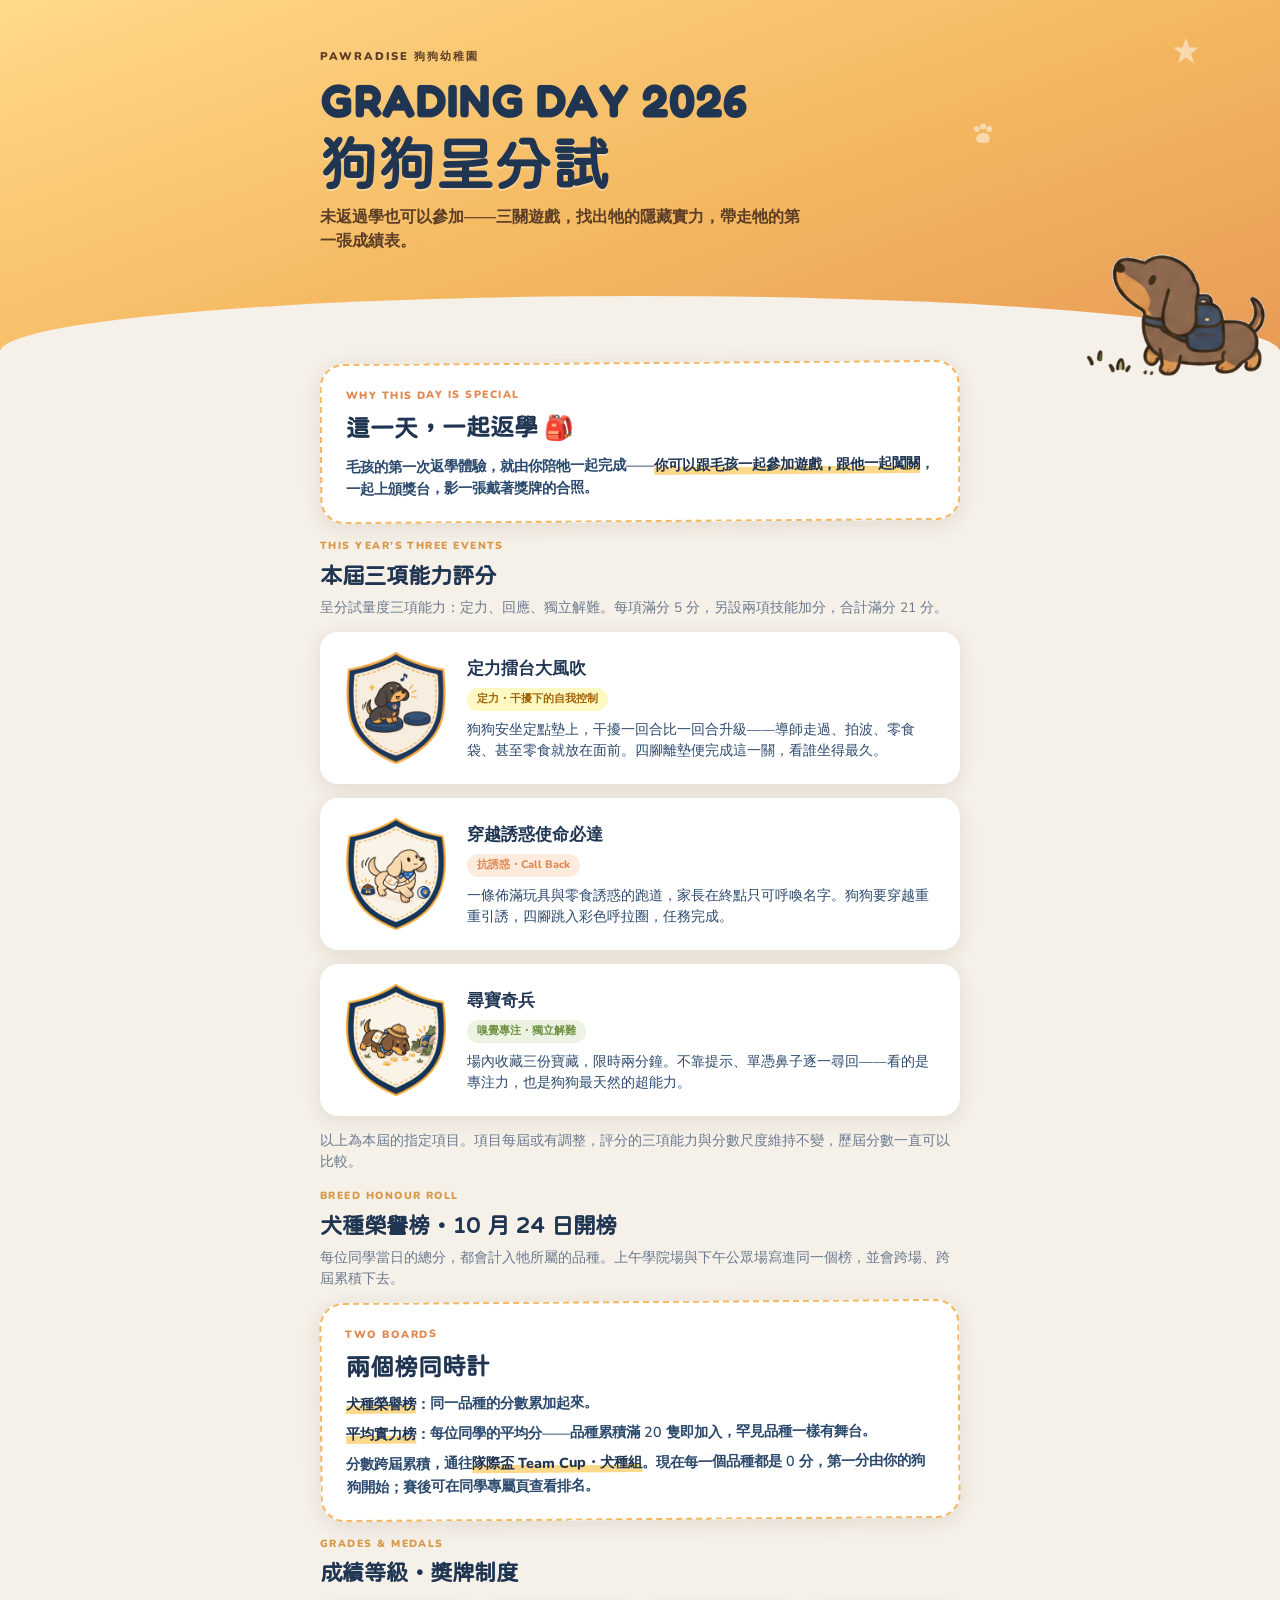
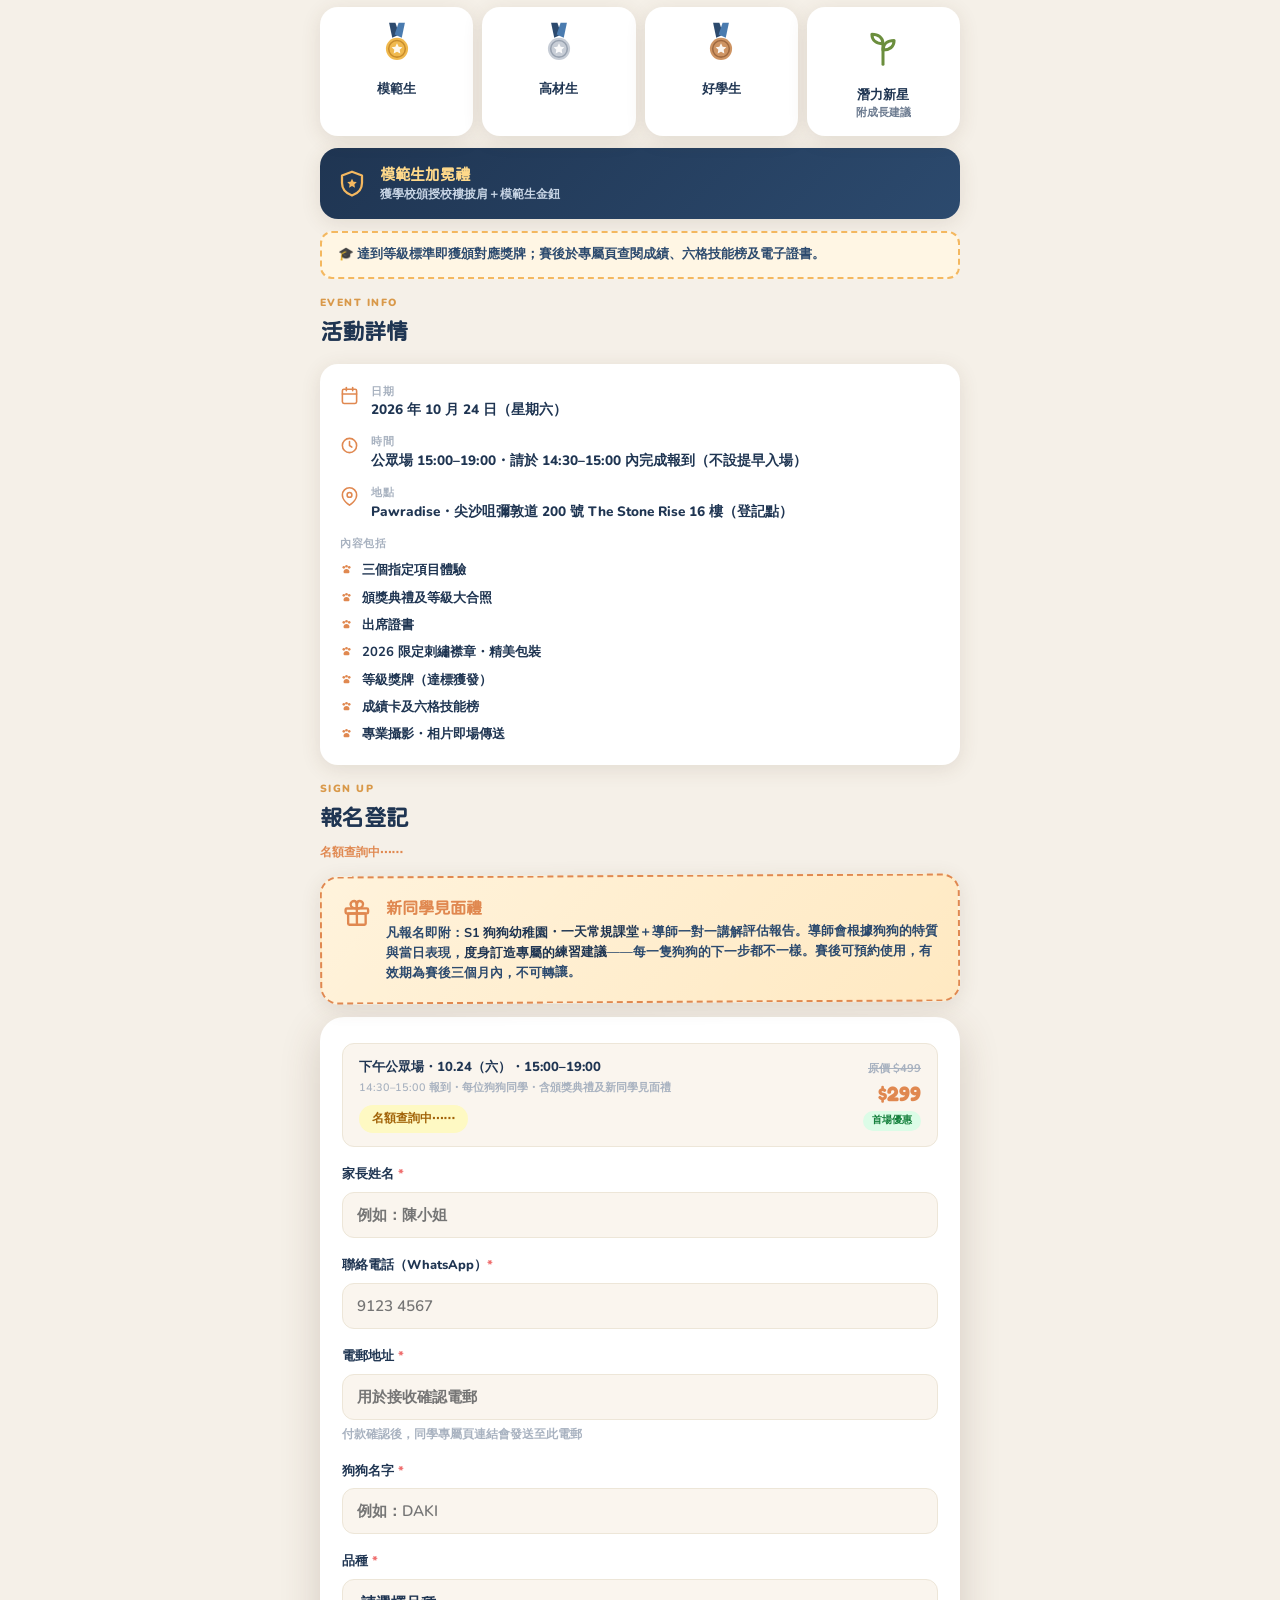
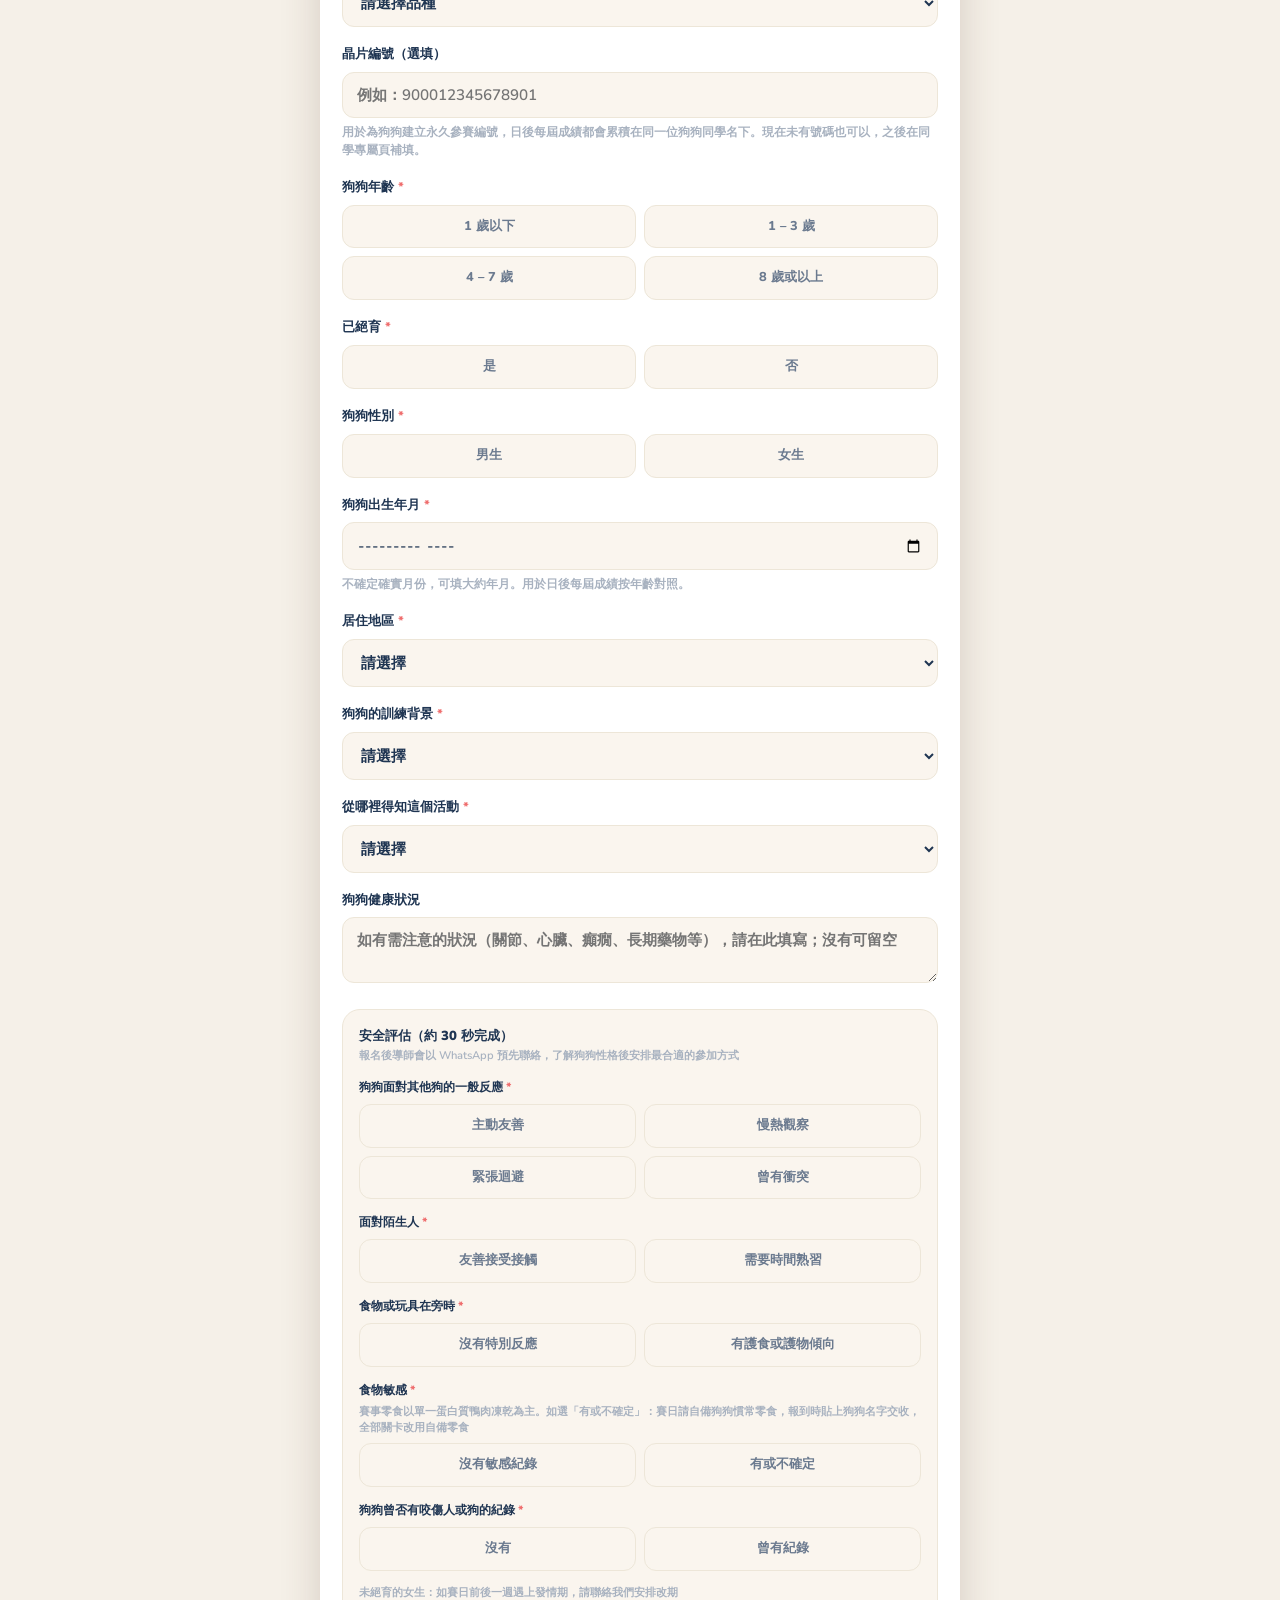
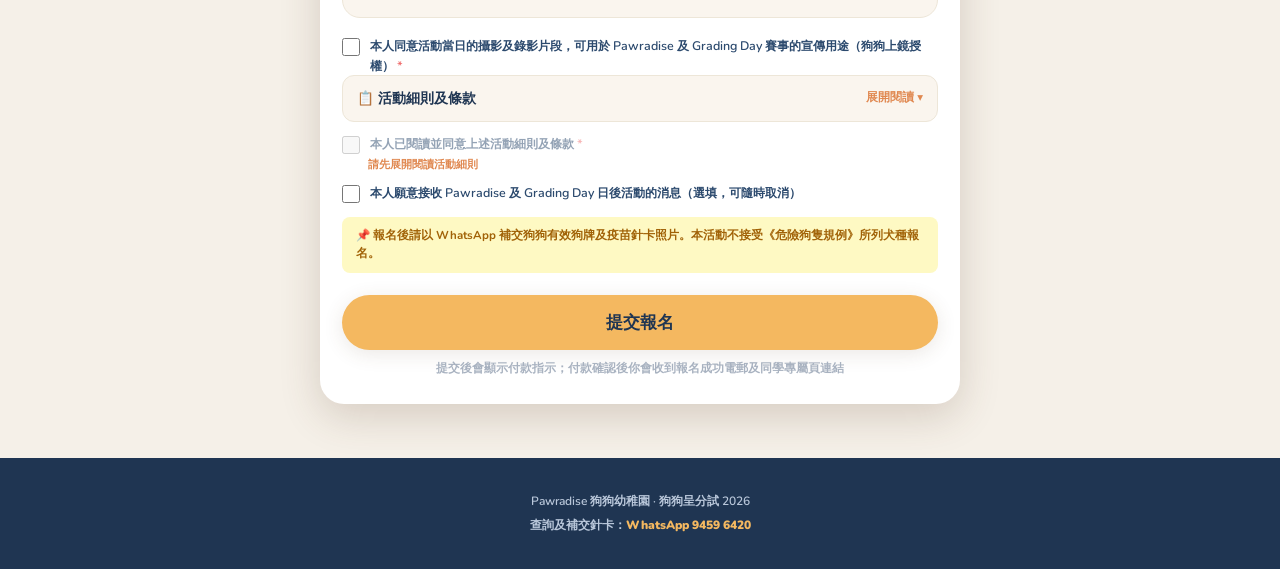
==== commit ffea09b2: "Grading Day 報名頁：公眾版大標題＋小字精簡；公眾版名額剩 5 個先顯示數字（學院版照舊）；公眾版加性別／出生年月／居住地區／訓練背景／得知渠道；條款第七節擴闊（跨屆保留、去識別化研發、機構" ====
--- a/grading/index.html
+++ b/grading/index.html
@@ -35,7 +35,7 @@
 .hero .eyebrow{font-weight:900;font-size:.7rem;letter-spacing:.18em;color:var(--pw-brown-deep);text-transform:uppercase}
 .hero h1{font-family:var(--disp);font-weight:700;font-size:clamp(2.6rem,9vw,3.6rem);line-height:1.15;margin:10px 0 6px;text-shadow:0 2px 0 rgba(255,255,255,.35)}
 .hero .sub{font-size:1rem;font-weight:700;color:var(--pw-brown-deep);max-width:30em}
-.hero .gd{font-family:var(--disp);font-weight:700;font-size:clamp(1.5rem,5.4vw,2.1rem);letter-spacing:.04em;color:var(--pw-navy-deep);margin:10px 0 -6px}
+.hero .gd{font-family:var(--disp);font-weight:700;font-size:clamp(1.9rem,7.4vw,2.9rem);line-height:1.1;letter-spacing:.02em;color:var(--pw-navy-deep);margin:10px 0 -4px}
 .date-pill{display:inline-flex;align-items:center;gap:8px;background:var(--pw-paper);color:var(--pw-navy-deep);font-weight:900;font-size:.85rem;border-radius:var(--pw-r-pill);padding:9px 18px;margin-top:16px;box-shadow:var(--pw-shadow-pop);transform:rotate(-1.5deg)}
 .cta-row{margin-top:20px;display:flex;gap:12px;flex-wrap:wrap}
 .btn{display:inline-flex;align-items:center;gap:8px;border:none;cursor:pointer;font-family:var(--sans);font-weight:900;font-size:1rem;border-radius:var(--pw-r-pill);padding:14px 28px;text-decoration:none;transition:transform .18s ease}
@@ -107,7 +107,7 @@
 .f-group{margin-top:18px}
 label.f-label{display:block;font-weight:800;font-size:.8rem;color:var(--pw-ink);margin-bottom:7px}
 .req{color:var(--pw-heart)}
-input[type=text],input[type=tel],input[type=email],select,textarea{width:100%;font-family:var(--sans);font-size:.95rem;font-weight:600;color:var(--pw-ink);background:var(--pw-cream-soft);border:1.5px solid var(--pw-cream-deep);border-radius:var(--pw-r-md);padding:12px 14px;outline:none}
+input[type=text],input[type=tel],input[type=email],input[type=month],select,textarea{width:100%;font-family:var(--sans);font-size:.95rem;font-weight:600;color:var(--pw-ink);background:var(--pw-cream-soft);border:1.5px solid var(--pw-cream-deep);border-radius:var(--pw-r-md);padding:12px 14px;outline:none}
 input:focus,select:focus,textarea:focus{border-color:var(--pw-navy-light);background:#fff}
 textarea{min-height:64px;resize:vertical}
 .seg{display:grid;gap:8px}
@@ -191,7 +191,8 @@
   <svg class="fl" width="30" height="30" viewBox="0 0 24 24" fill="#FFFFFF" opacity="0.35" style="top:34%;right:22%;--r:-10deg;animation-delay:1.2s"><circle cx="7" cy="8" r="2.4"/><circle cx="12" cy="6" r="2.4"/><circle cx="17" cy="8" r="2.4"/><path d="M12 11c-3 0-5.5 2.4-5.5 5 0 1.7 1.3 3 3 3h5c1.7 0 3-1.3 3-3 0-2.6-2.5-5-5.5-5z"/></svg>
   <img class="mascot" src="../assets/daki-explore.png" alt="DAKI">
   <div class="wrap">
-    <div class="eyebrow">Pawradise 狗狗幼稚園 · 第一屆 GRADING DAY 2026</div>
+    <div class="eyebrow public-only">Pawradise 狗狗幼稚園</div>
+    <div class="eyebrow academy-only">Pawradise 狗狗幼稚園 · 第一屆 GRADING DAY 2026</div>
     <div class="gd public-only">GRADING DAY 2026</div>
     <h1>狗狗呈分試</h1>
     <p class="sub public-only">未返過學也可以參加——三關遊戲，找出牠的隱藏實力，帶走牠的第一張成績表。</p>
@@ -395,6 +396,50 @@
           <input type="radio" name="neutered" id="n2" value="否"><label for="n2">否</label>
         </div>
       </div>
+      <div class="f-group public-only">
+        <label class="f-label">狗狗性別 <span class="req">*</span></label>
+        <div class="seg seg2">
+          <input type="radio" name="sex" id="sx1" value="男生"><label for="sx1">男生</label>
+          <input type="radio" name="sex" id="sx2" value="女生"><label for="sx2">女生</label>
+        </div>
+      </div>
+      <div class="f-group public-only">
+        <label class="f-label" for="birthYM">狗狗出生年月 <span class="req">*</span></label>
+        <input type="month" id="birthYM" min="2005-01">
+        <div class="hint">不確定確實月份，可填大約年月。用於日後每屆成績按年齡對照。</div>
+      </div>
+      <div class="f-group public-only">
+        <label class="f-label" for="district">居住地區 <span class="req">*</span></label>
+        <select id="district">
+          <option value="">請選擇</option>
+          <optgroup label="香港島"><option>中西區</option><option>灣仔區</option><option>東區</option><option>南區</option></optgroup>
+          <optgroup label="九龍"><option>油尖旺區</option><option>深水埗區</option><option>九龍城區</option><option>黃大仙區</option><option>觀塘區</option></optgroup>
+          <optgroup label="新界"><option>荃灣區</option><option>葵青區</option><option>屯門區</option><option>元朗區</option><option>北區</option><option>大埔區</option><option>沙田區</option><option>西貢區</option><option>離島區</option></optgroup>
+          <option>香港以外</option>
+        </select>
+      </div>
+      <div class="f-group public-only">
+        <label class="f-label" for="training">狗狗的訓練背景 <span class="req">*</span></label>
+        <select id="training">
+          <option value="">請選擇</option>
+          <option>未上過任何課堂</option>
+          <option>上過訓練課堂</option>
+          <option>曾經寄宿訓練</option>
+          <option>現正就讀狗狗幼稚園或日託學校</option>
+          <option>家長自行訓練</option>
+        </select>
+      </div>
+      <div class="f-group public-only">
+        <label class="f-label" for="source">從哪裡得知這個活動 <span class="req">*</span></label>
+        <select id="source">
+          <option value="">請選擇</option>
+          <option>Instagram</option>
+          <option>朋友介紹</option>
+          <option>品種群組</option>
+          <option>Pawradise 酒店或學院</option>
+          <option>其他</option>
+        </select>
+      </div>
 
       <!-- 學院模式：參加安排自選 -->
       <div class="f-group academy-only">
@@ -458,7 +503,7 @@
       </div>
 
       <div class="f-group">
-        <label class="checkline"><input type="checkbox" id="mediaConsent"><span>本人同意活動當日的攝影及錄影片段，可用於 Pawradise 宣傳用途（狗狗上鏡授權）<span class="req"> *</span></span></label>
+        <label class="checkline"><input type="checkbox" id="mediaConsent"><span>本人同意活動當日的攝影及錄影片段，可用於 Pawradise 及 Grading Day 賽事的宣傳用途（狗狗上鏡授權）<span class="req"> *</span></span></label>
         <div class="terms-box">
           <div class="terms-head" onclick="toggleTerms()">
             <span>📋 活動細則及條款</span>
@@ -493,12 +538,19 @@
             ・如當日上午懸掛八號或以上熱帶氣旋警告信號、黑色暴雨警告信號，活動將改期，本校會另行通知新日期。<br>
             ・改期後已繳費用自動轉至新場次，無須重新報名。
             <h4>七、相片、影片及個人資料</h4>
-            ・活動當日的相片及影片可能用於 Pawradise 宣傳用途，詳見上鏡授權一項。<br>
-            ・家長提供的個人資料只用於本活動的報名、聯絡及活動後跟進，不會提供予第三方。
+            ・活動當日的相片及影片可能用於 Pawradise 及 Grading Day 賽事的宣傳用途（包括合作機構及傳媒報道），詳見上鏡授權一項。<br>
+            ・家長提供的個人資料用於本活動的報名、聯絡、活動後跟進，以及 Grading Day 歷屆成績紀錄的保存。<br>
+            ・狗狗的名字、品種、等級及分數會保留作跨屆累積紀錄，並可能於犬種榮譽榜及成績公布中顯示；家長的姓名、電話及電郵不會公開。<br>
+            ・經去識別化處理（不含家長姓名、電話及電郵）的成績及問卷資料，可能用於評分標準研發及統計發布。<br>
+            ・如 Grading Day 日後由 Pawradise 的關聯機構或繼承機構營運，上述資料可轉移予該機構，用途維持不變；除此以外，個人資料不會提供予第三方。<br>
+            ・活動消息只會發送予已勾選同意接收的家長，並可隨時取消。<br>
+            ・家長可隨時以 WhatsApp 9459 6420 查閱、更正或要求刪除個人資料。<br>
+            <span style="opacity:.7">條款版本：2026-09-20</span>
           </div>
         </div>
         <label class="checkline"><input type="checkbox" id="termsConsent" disabled><span>本人已閱讀並同意上述活動細則及條款<span class="req"> *</span></span></label>
         <div class="lock-hint" id="termsLockHint">請先展開閱讀活動細則</div>
+        <label class="checkline"><input type="checkbox" id="marketingOptIn"><span>本人願意接收 Pawradise 及 Grading Day 日後活動的消息（選填，可隨時取消）</span></label>
       </div>
 
       <div class="warn-box">📌 報名後請以 WhatsApp 補交狗狗有效狗牌及疫苗針卡照片。本活動不接受《危險狗隻規例》所列犬種報名。</div>
@@ -645,14 +697,16 @@
       if (c0) { c0.style.display = 'inline-flex'; c0.className = 'quota-chip low'; c0.textContent = '報名即將開放'; }
       document.getElementById('submitBtn').disabled = true; return;
     }
-    line.textContent = left > 0 ? ('剩餘名額：' + left + ' 位') : '名額已滿——仍可登記候補';
+    // 公眾版：名額數字只喺最後 5 個先顯示，之前只寫「額滿即止」；學院版照舊顯示數字（Erica 2026-09-20）
+    var hideNum = !IS_ACADEMY && left > 5;
+    line.textContent = hideNum ? '' : (left > 0 ? ('剩餘名額：' + left + ' 位') : '名額已滿——仍可登記候補');
     var chip = document.getElementById('quotaInline');
     if (chip) {
       chip.style.display = 'inline-flex';
       chip.className = 'quota-chip' + (left <= 0 ? ' full' : (left <= 5 ? ' low' : ''));
-      chip.textContent = left > 0
-        ? ('尚餘名額 ' + left + ' 位' + (left <= 5 ? '・額滿即止' : ''))
-        : '名額已滿・仍可登記候補';
+      chip.textContent = hideNum
+        ? '額滿即止'
+        : (left > 0 ? ('尚餘名額 ' + left + ' 位' + (left <= 5 ? '・額滿即止' : '')) : '名額已滿・仍可登記候補');
     }
   }
 }
@@ -668,6 +722,8 @@
   box.textContent = msg; box.style.display = 'block';
   box.scrollIntoView({behavior:'smooth', block:'center'});
 }
+
+var TERMS_VERSION = '2026-09-20';   // 條款每次修訂要同步改呢度同條款尾嗰行
 
 function submitForm(){
   var box = document.getElementById('errBox'); box.style.display = 'none';
@@ -685,6 +741,13 @@
     group: (breedSel.value === 'other') ? '導師評定' : (breedOpt ? (breedOpt.dataset.g || '導師評定') : ''),
     age: radioVal('age'),
     neutered: radioVal('neutered'),
+    sex: radioVal('sex'),
+    birthYM: document.getElementById('birthYM').value,
+    district: document.getElementById('district').value,
+    training: document.getElementById('training').value,
+    source: document.getElementById('source').value,
+    marketingOptIn: document.getElementById('marketingOptIn').checked,
+    termsVersion: TERMS_VERSION,
     arrangement: IS_ACADEMY ? (radioVal('arrangement') || '標準組') : '導師安排',
     health: document.getElementById('health').value.trim(),
     dogReaction: radioVal('dogReaction'),
@@ -699,6 +762,7 @@
   if (breedSel.value === 'other' && !p.breed) { showErr('請輸入狗狗的品種。'); return; }
   if (!IS_ACADEMY) {
     if (!p.age || !p.neutered) { showErr('請選擇狗狗年齡及絕育狀況。'); return; }
+    if (!p.sex || !p.birthYM || !p.district || !p.training || !p.source) { showErr('請填寫狗狗性別、出生年月、居住地區、訓練背景及得知渠道。'); return; }
     if (!p.dogReaction || !p.stranger || !p.guarding || !p.foodAllergy || !p.attackHistory) { showErr('請完成安全評估的每一項。'); return; }
   }
   if (!p.mediaConsent || !p.termsConsent) { showErr('請確認上鏡授權及活動細則。'); return; }
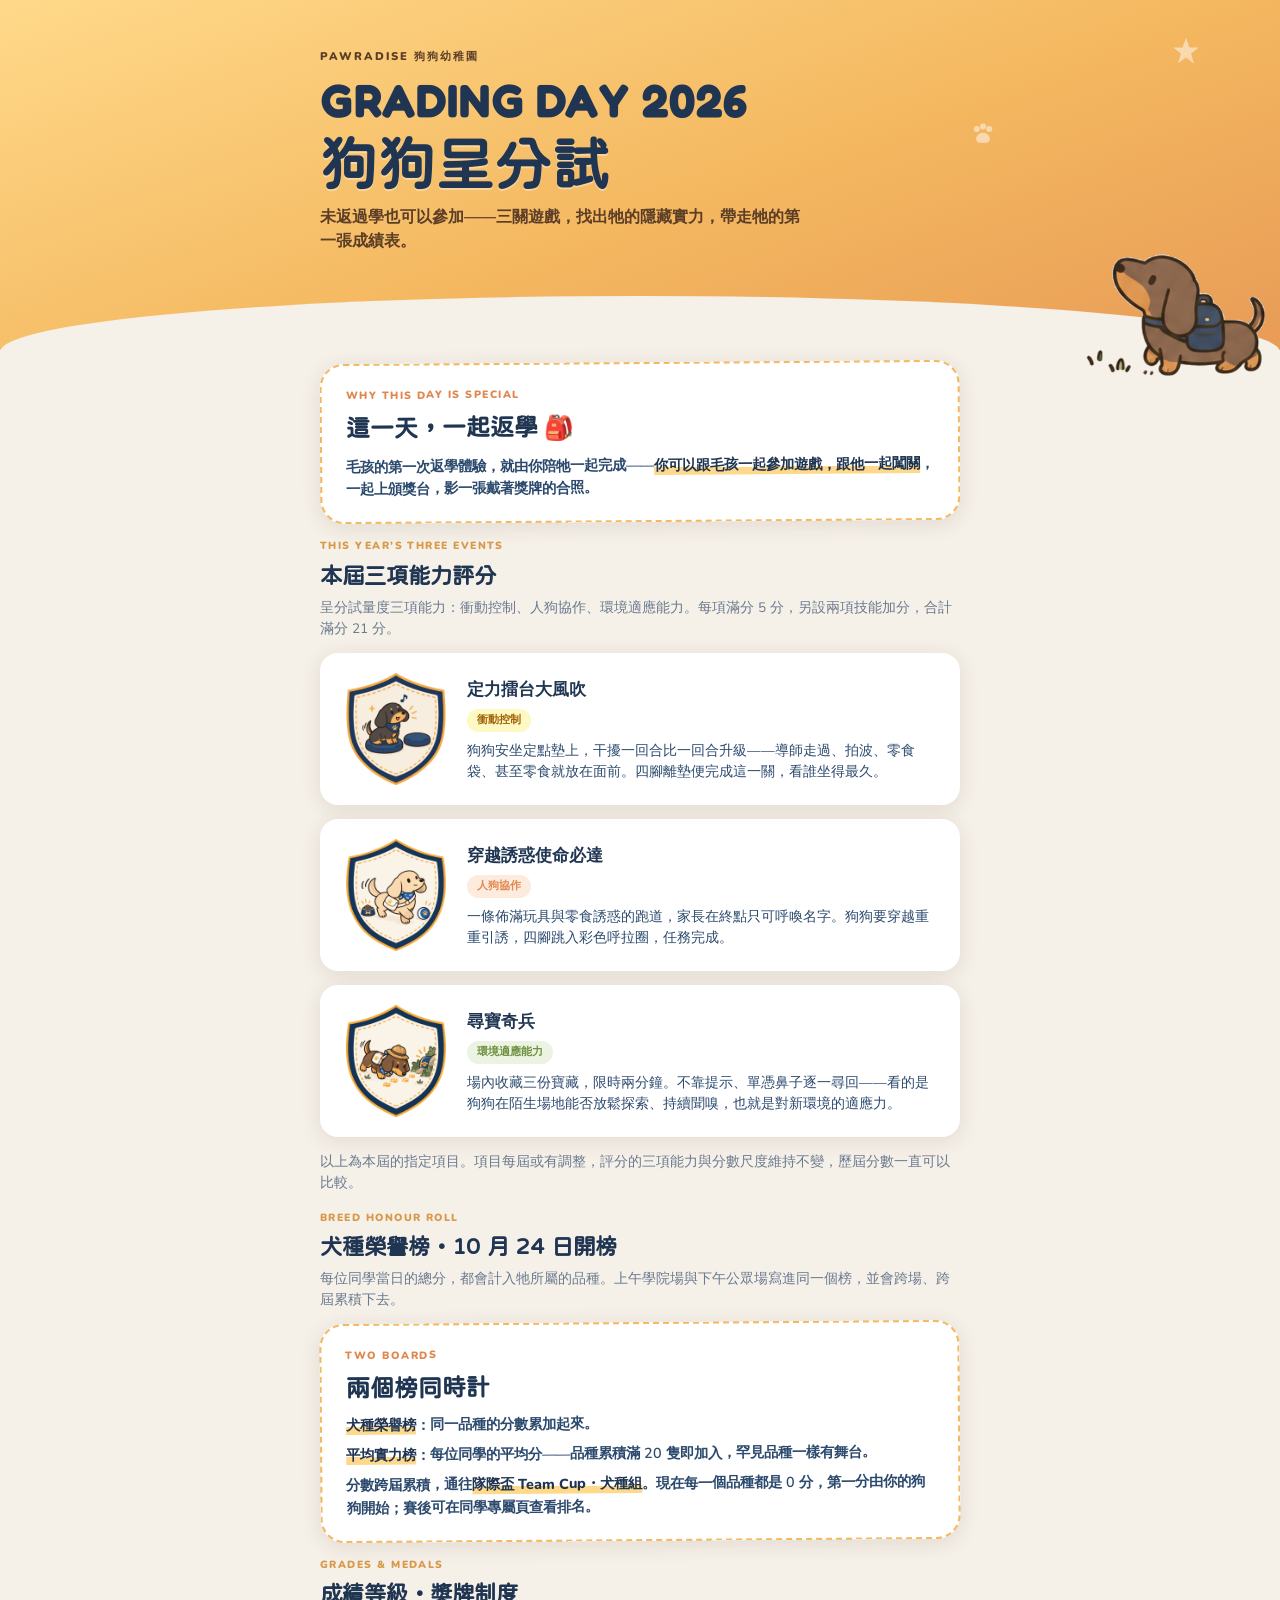
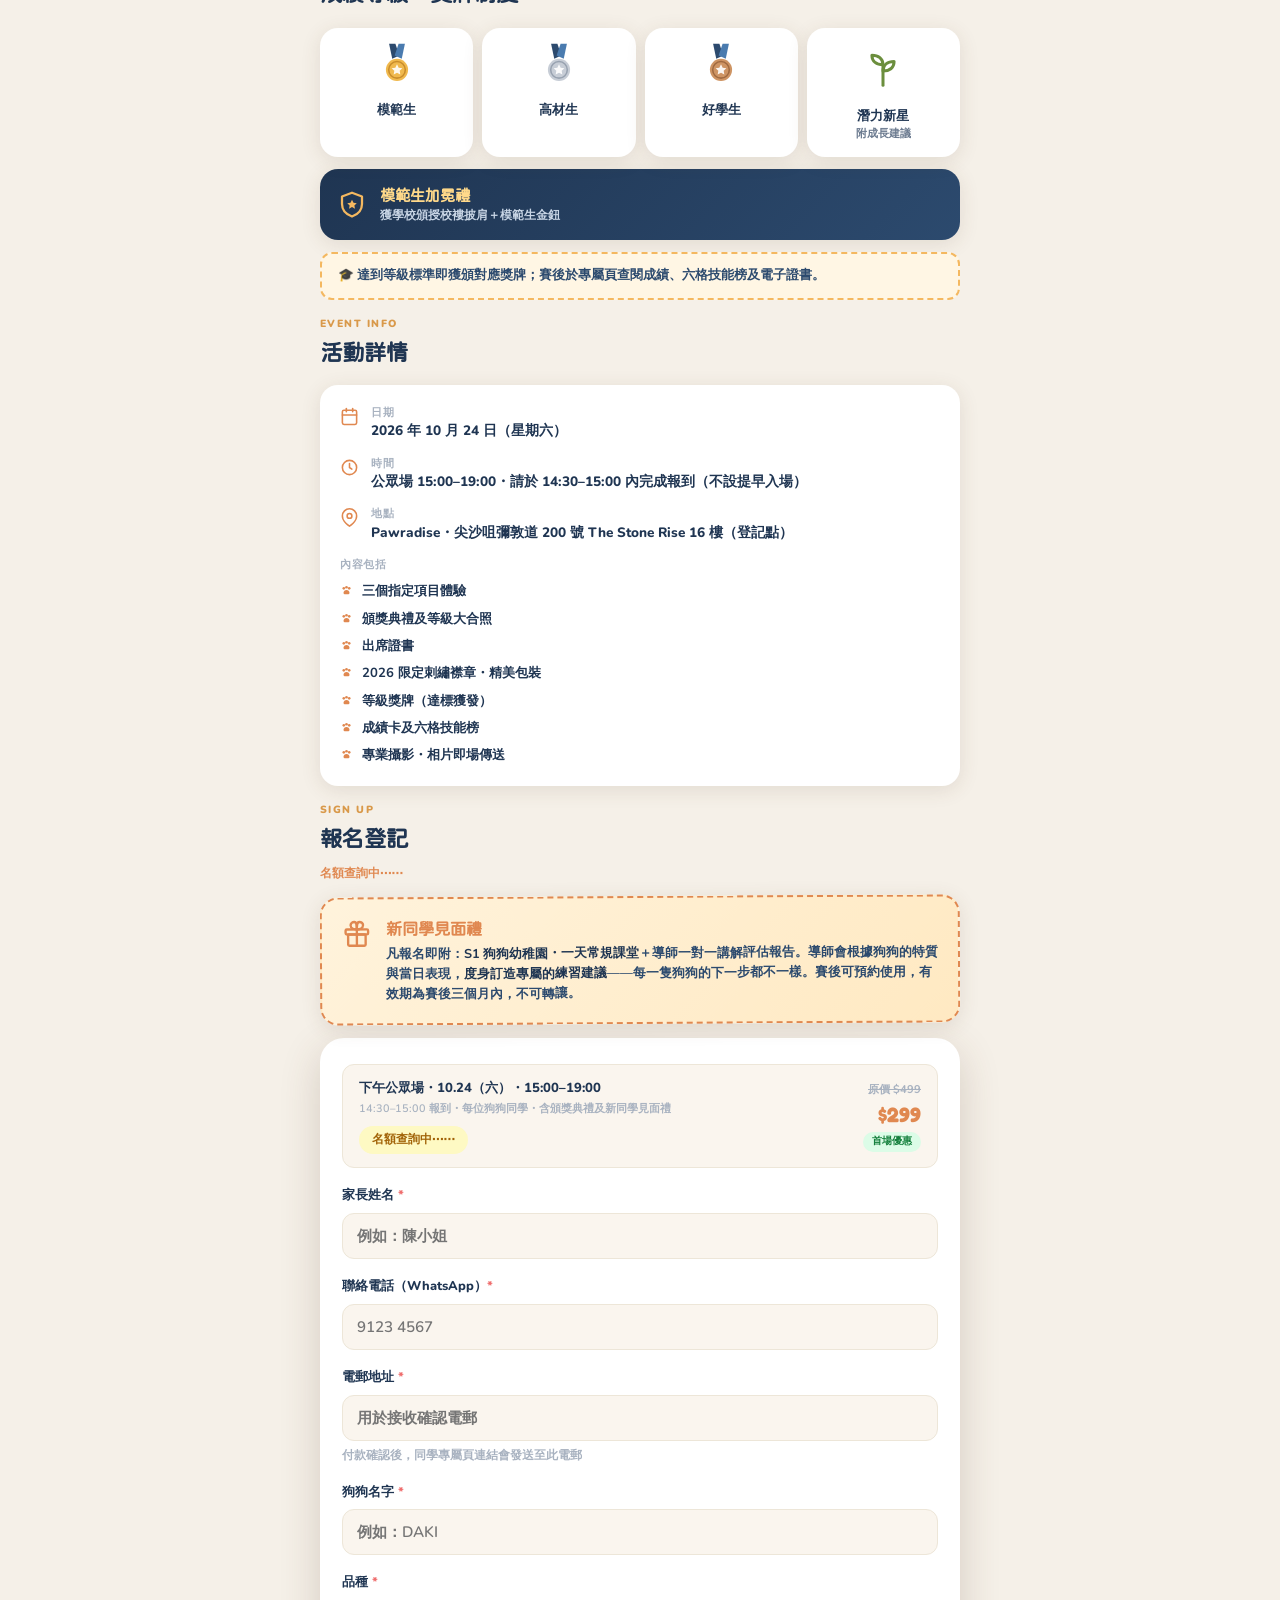
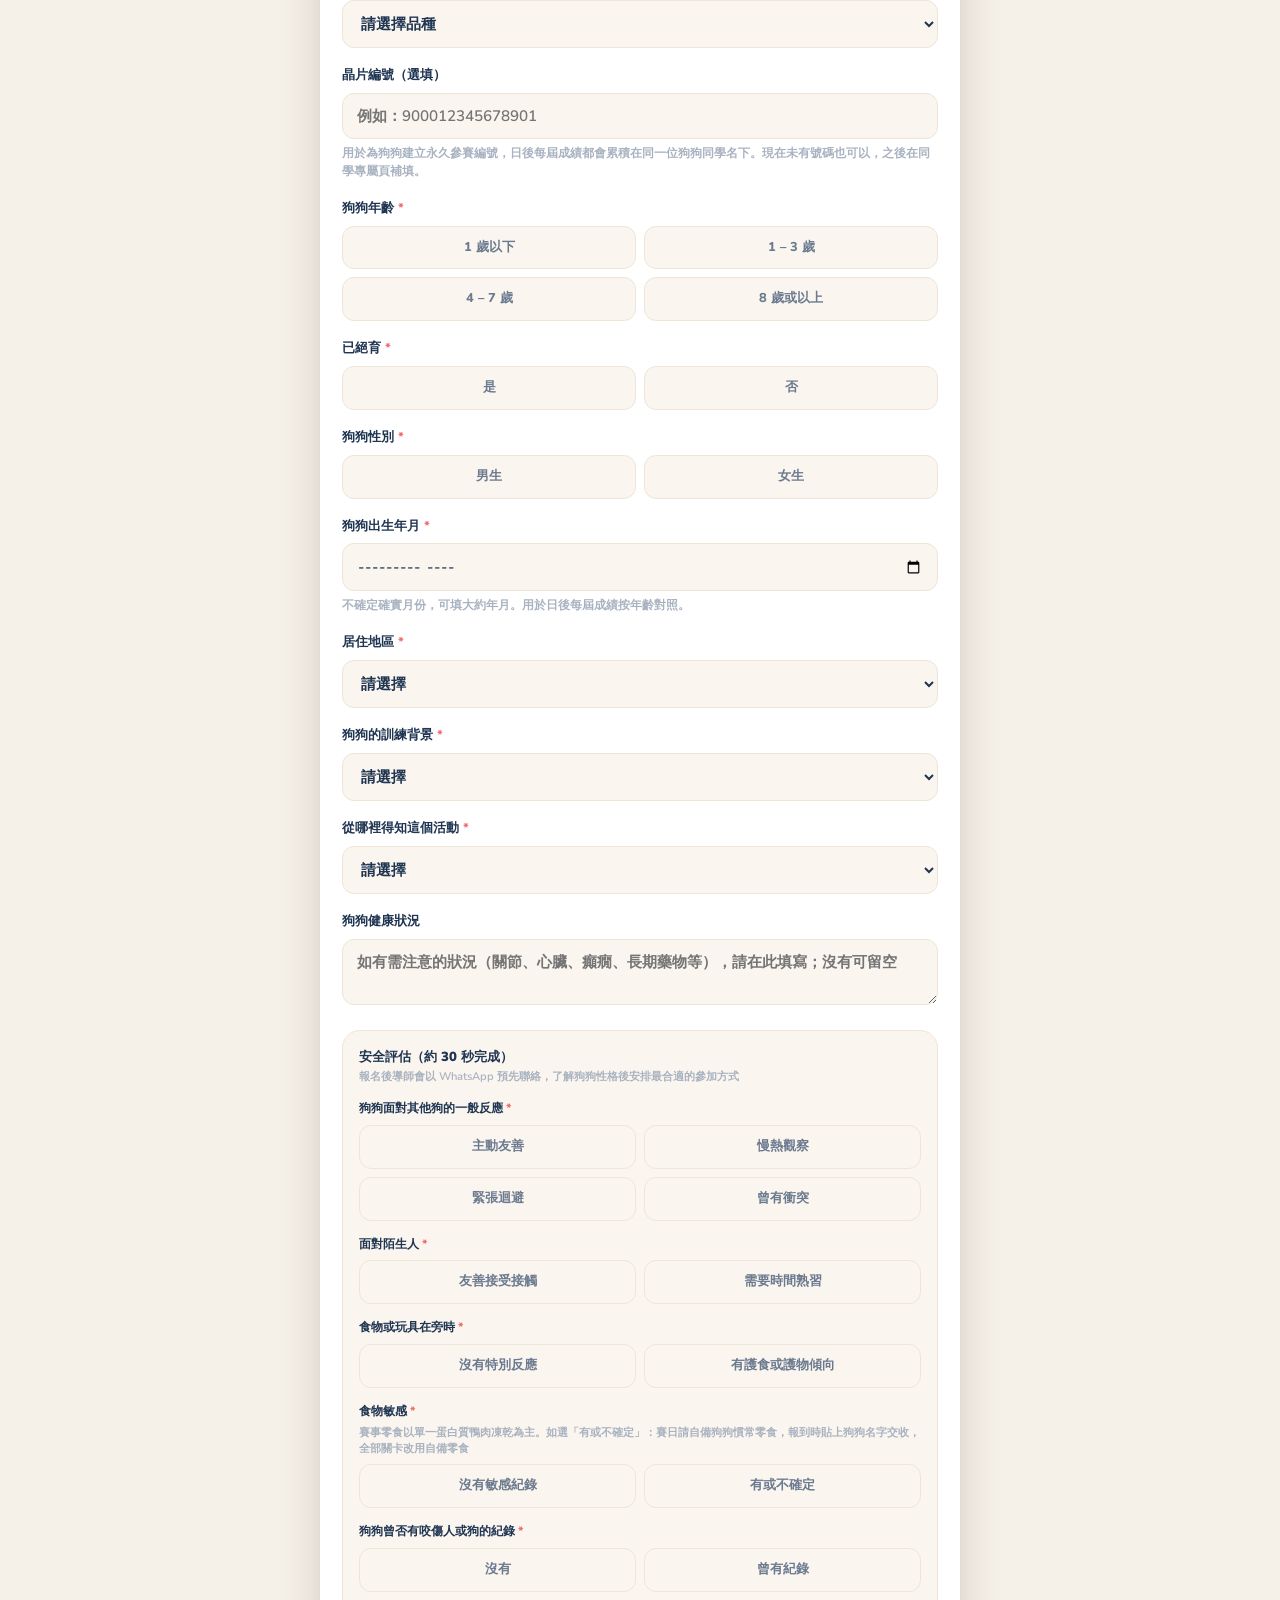
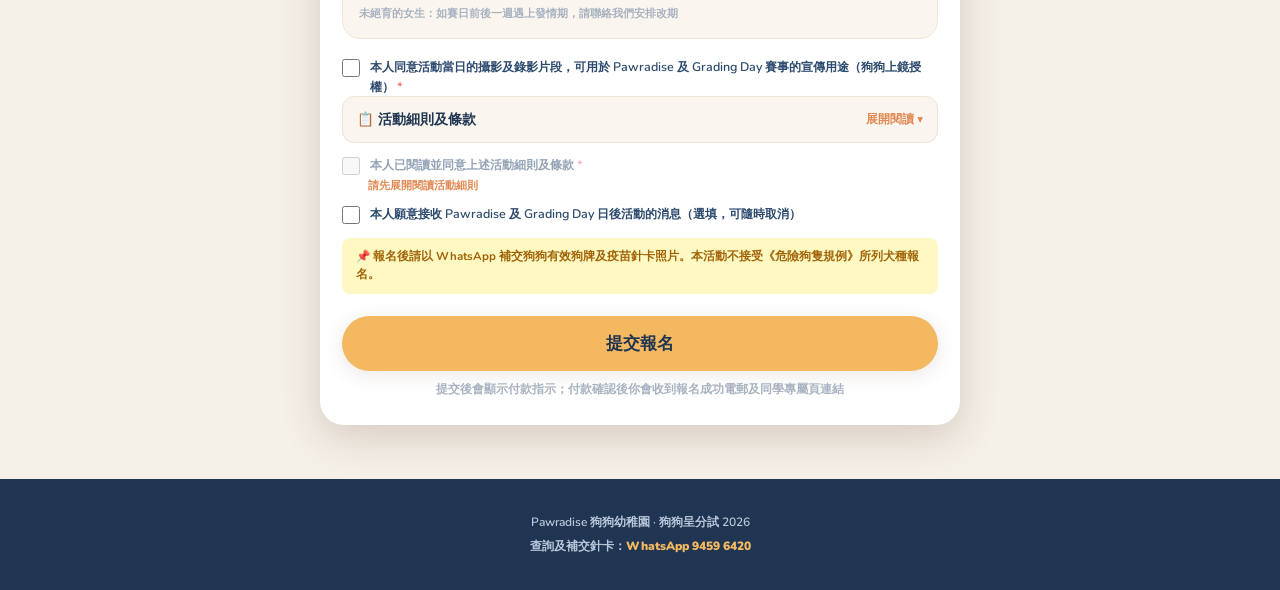
==== commit 84193c4a: "呈分試報名頁：三項能力改為衝動控制／人狗協作／環境適應能力；尋寶奇兵描述對齊環境適應 Co-Authored-By: Claude Opus 5.5 <noreply@anthropic.com>" ====
--- a/grading/index.html
+++ b/grading/index.html
@@ -218,13 +218,13 @@
   <div class="wrap">
     <div class="sec-eb">This Year’s Three Events</div>
     <h2 class="sec-h">本屆三項能力評分</h2>
-    <p class="sec-note">呈分試量度三項能力：定力、回應、獨立解難。每項滿分 5 分，另設兩項技能加分，合計滿分 21 分。</p>
+    <p class="sec-note">呈分試量度三項能力：衝動控制、人狗協作、環境適應能力。每項滿分 5 分，另設兩項技能加分，合計滿分 21 分。</p>
 
     <div class="game g1">
       <div class="badge"><img src="../assets/gt-level-1.png" alt="定力擂台大風吹"></div>
       <div>
         <h3>定力擂台大風吹</h3>
-        <span class="dim">定力・干擾下的自我控制</span>
+        <span class="dim">衝動控制</span>
         <p>狗狗安坐定點墊上，干擾一回合比一回合升級——導師走過、拍波、零食袋、甚至零食就放在面前。四腳離墊便完成這一關，看誰坐得最久。</p>
       </div>
     </div>
@@ -233,7 +233,7 @@
       <div class="badge"><img src="../assets/gt-level-2.png" alt="穿越誘惑使命必達"></div>
       <div>
         <h3>穿越誘惑使命必達</h3>
-        <span class="dim">抗誘惑・Call Back</span>
+        <span class="dim">人狗協作</span>
         <p>一條佈滿玩具與零食誘惑的跑道，家長在終點只可呼喚名字。狗狗要穿越重重引誘，四腳跳入彩色呼拉圈，任務完成。</p>
       </div>
     </div>
@@ -242,8 +242,8 @@
       <div class="badge"><img src="../assets/gt-level-3.png" alt="尋寶奇兵"></div>
       <div>
         <h3>尋寶奇兵</h3>
-        <span class="dim">嗅覺專注・獨立解難</span>
-        <p>場內收藏三份寶藏，限時兩分鐘。不靠提示、單憑鼻子逐一尋回——看的是專注力，也是狗狗最天然的超能力。</p>
+        <span class="dim">環境適應能力</span>
+        <p>場內收藏三份寶藏，限時兩分鐘。不靠提示、單憑鼻子逐一尋回——看的是狗狗在陌生場地能否放鬆探索、持續聞嗅，也就是對新環境的適應力。</p>
       </div>
     </div>
     <p class="sec-note" style="margin-top:14px">以上為本屆的指定項目。項目每屆或有調整，評分的三項能力與分數尺度維持不變，歷屆分數一直可以比較。</p>
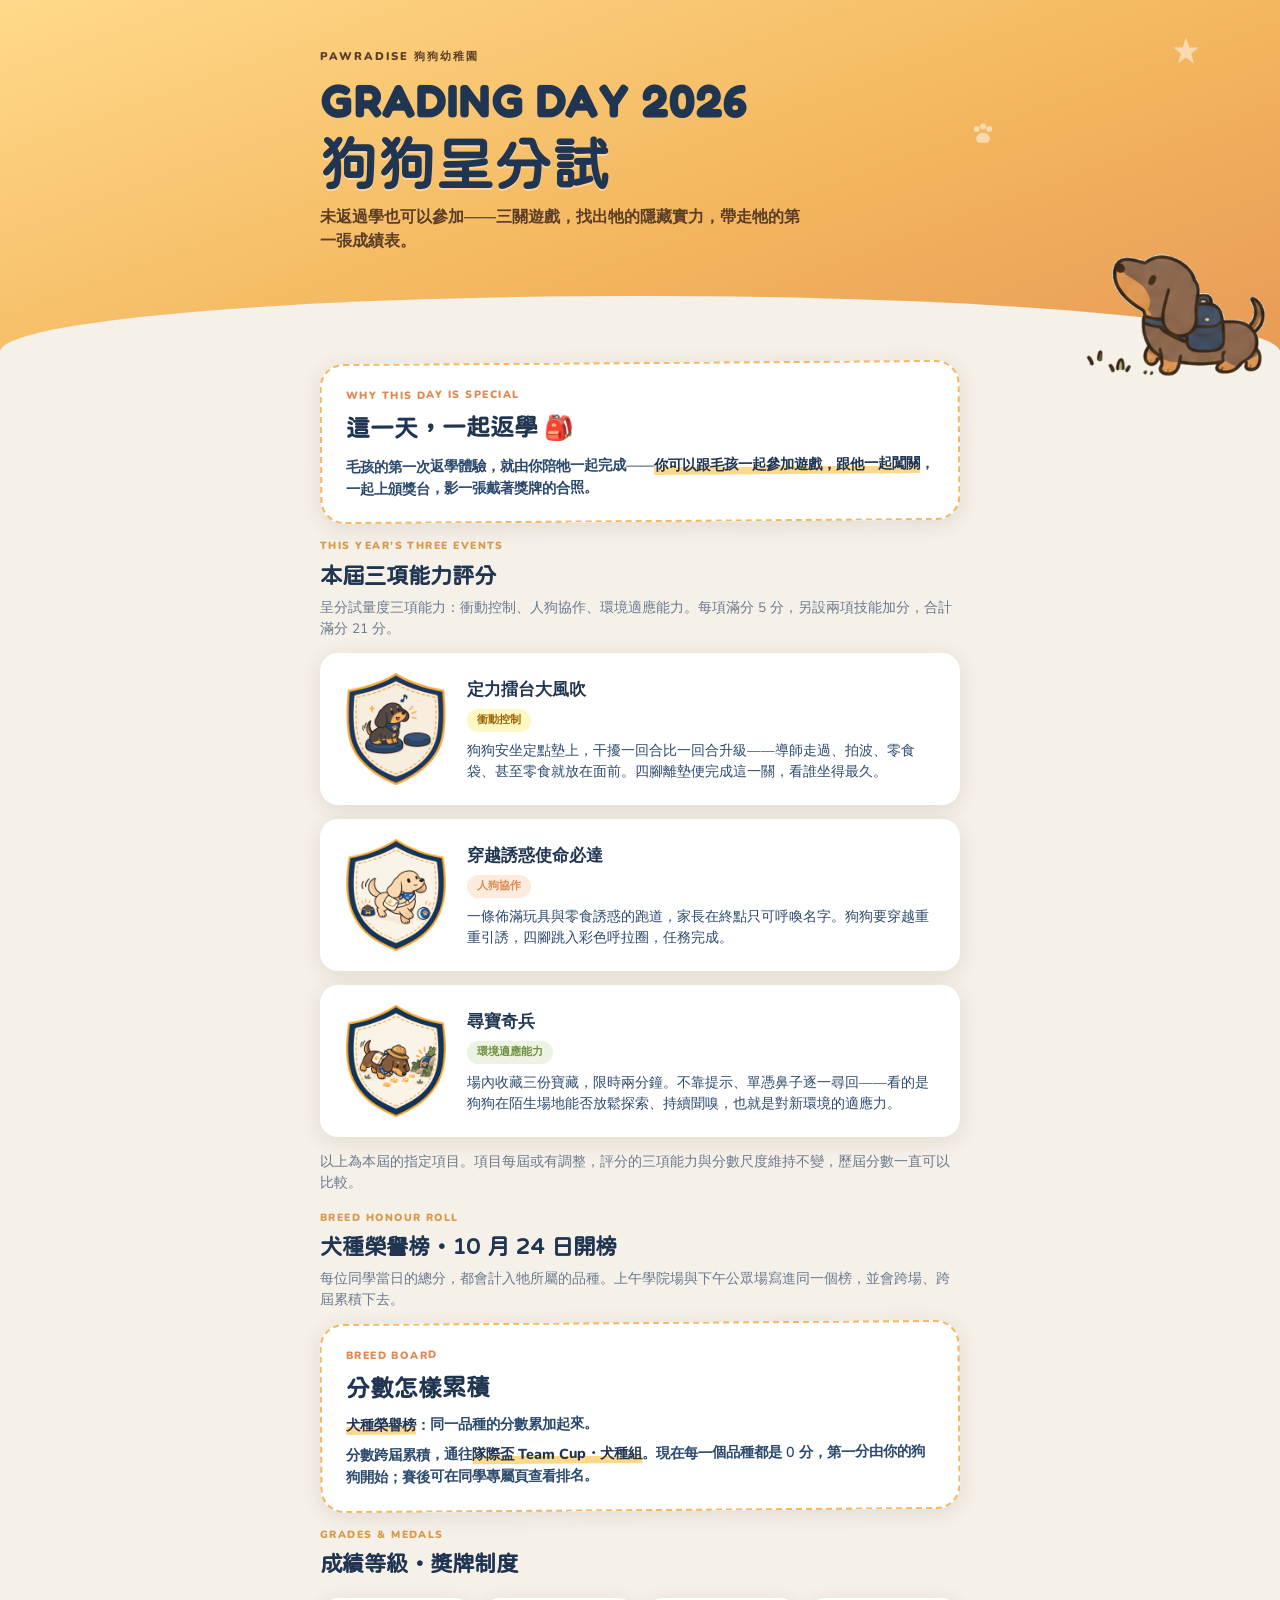
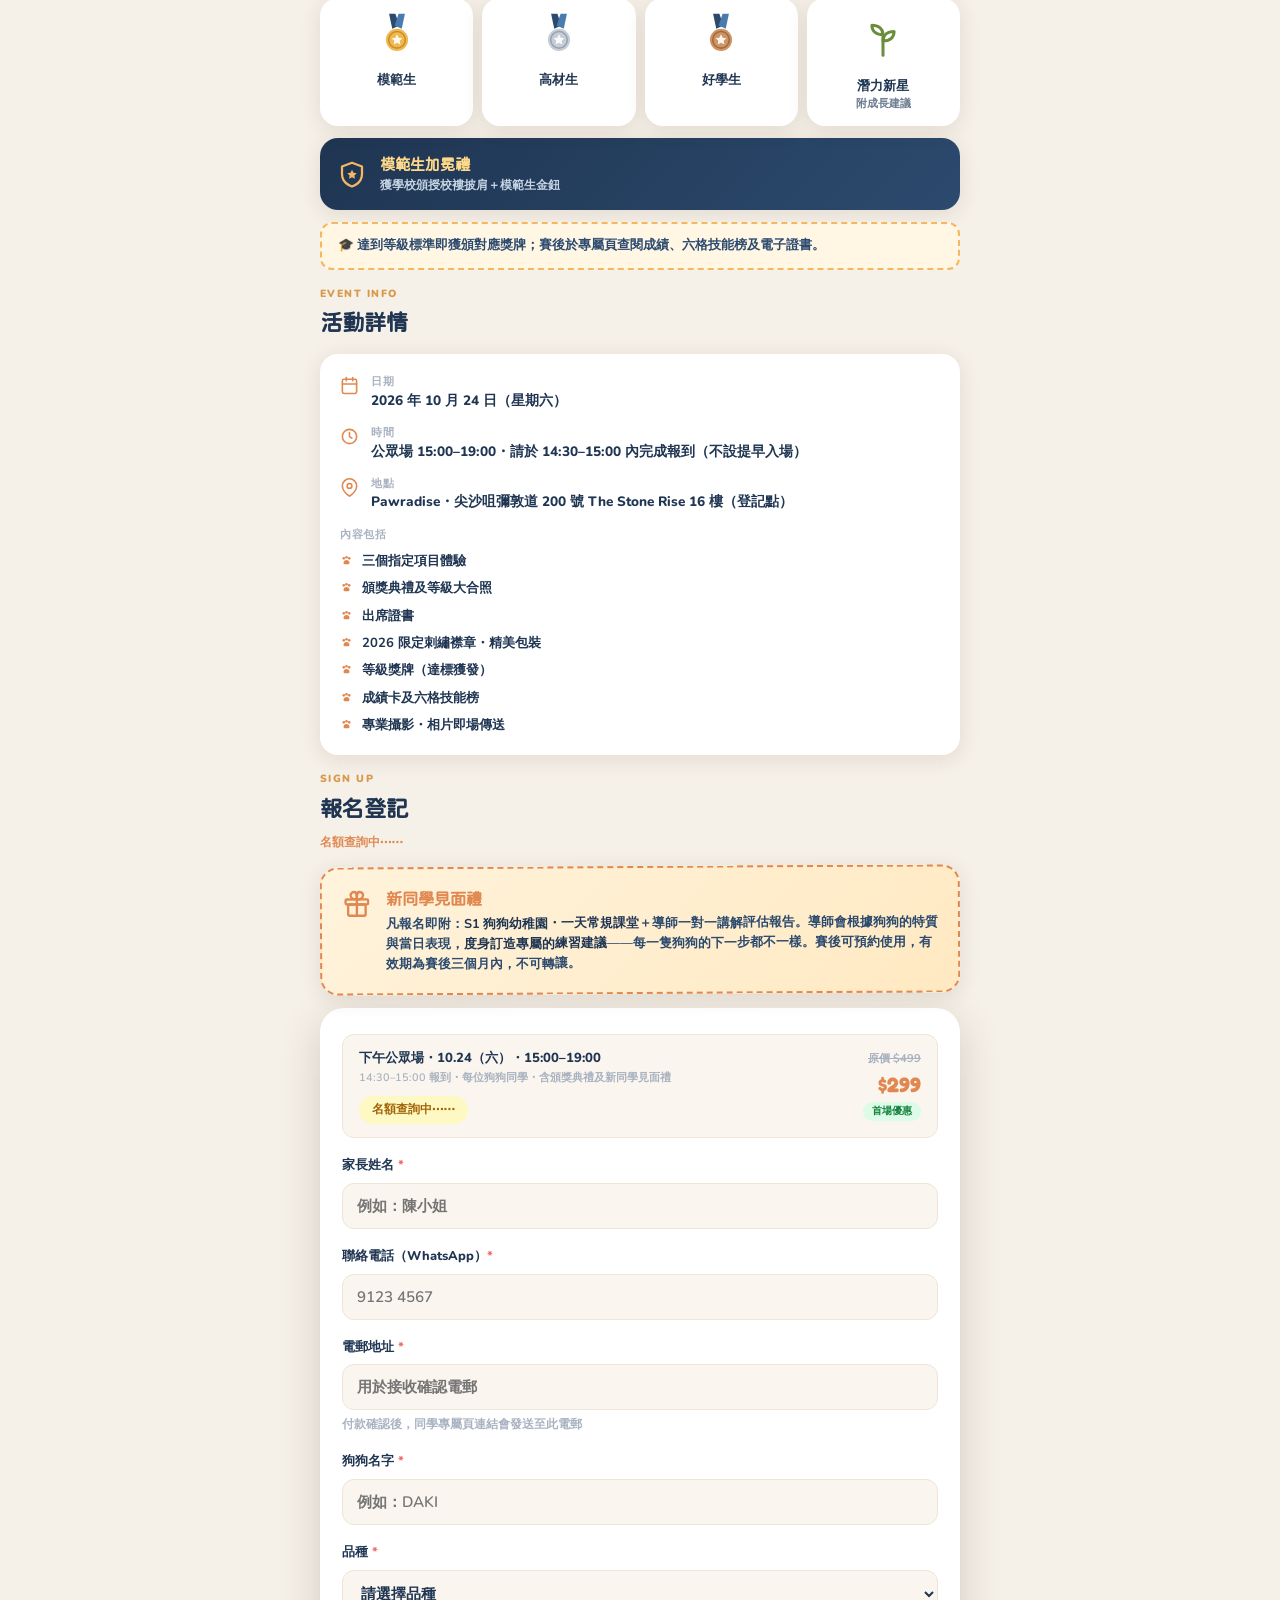
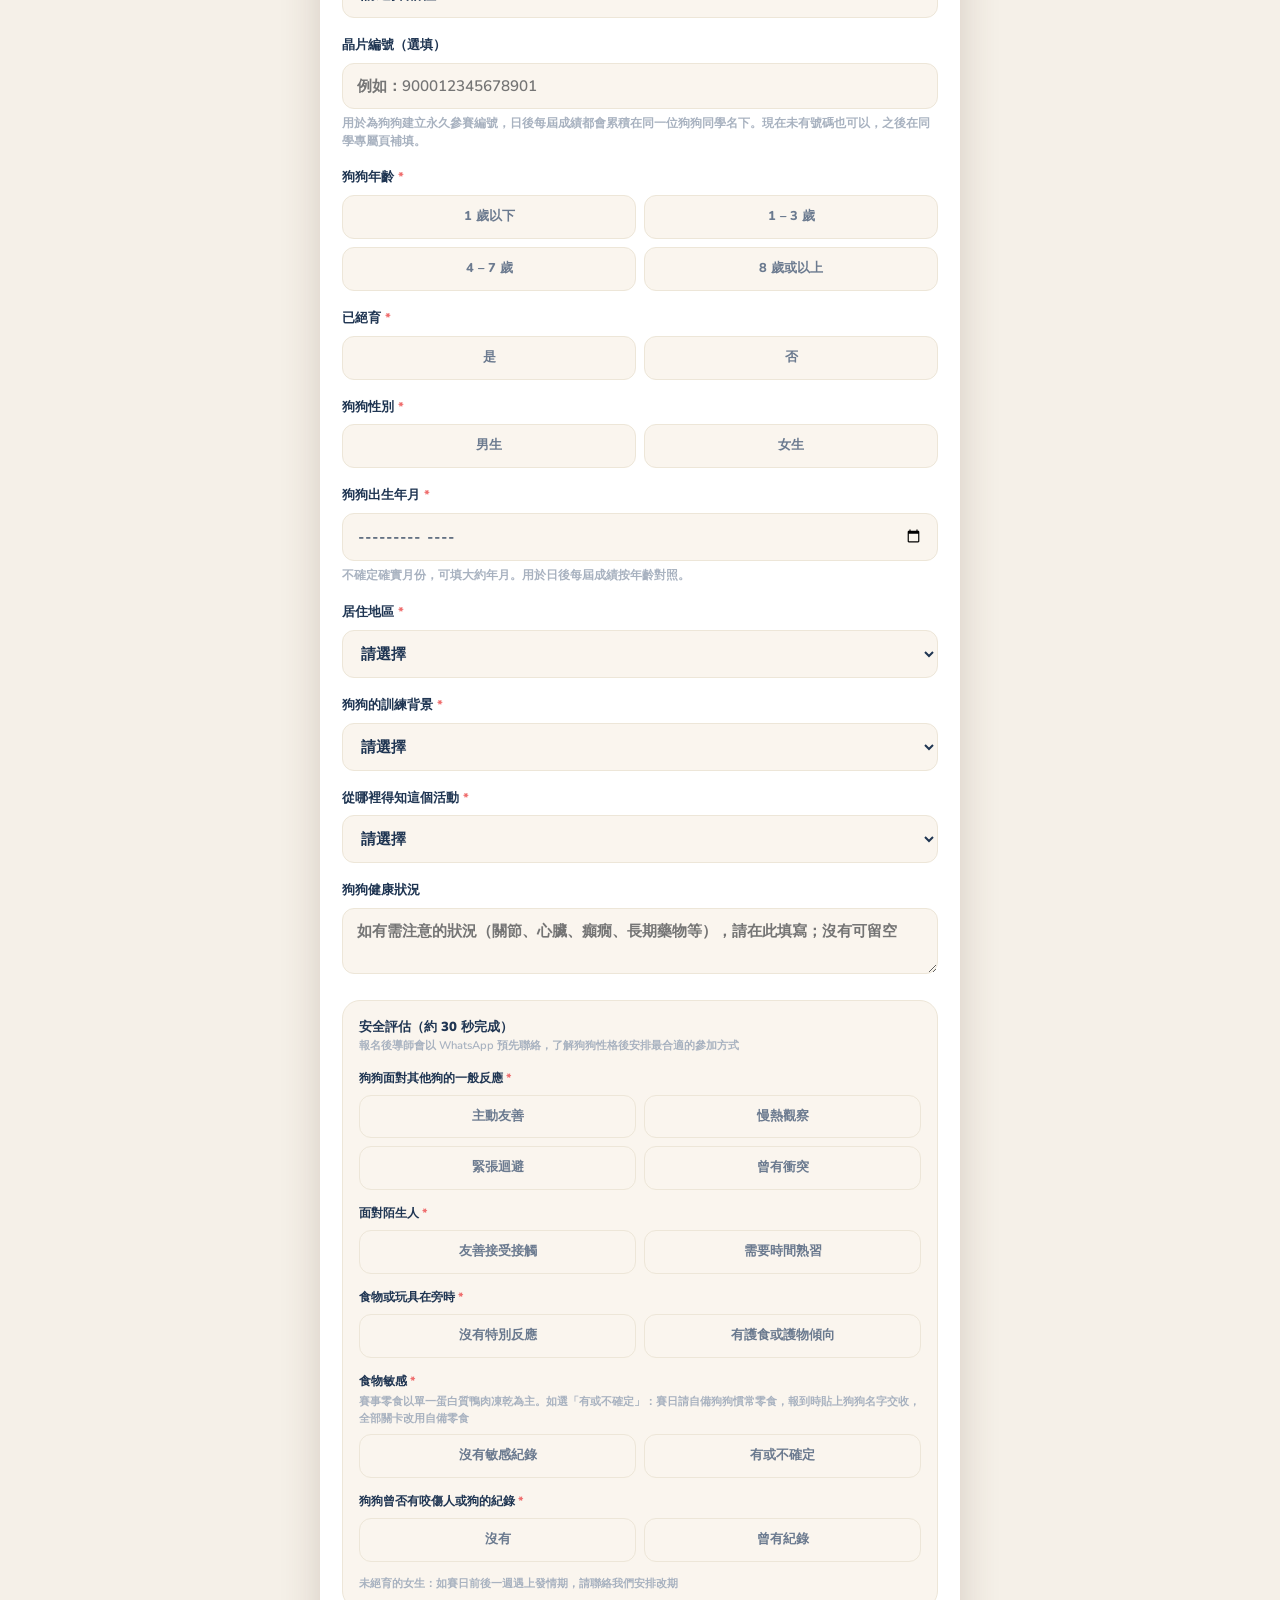
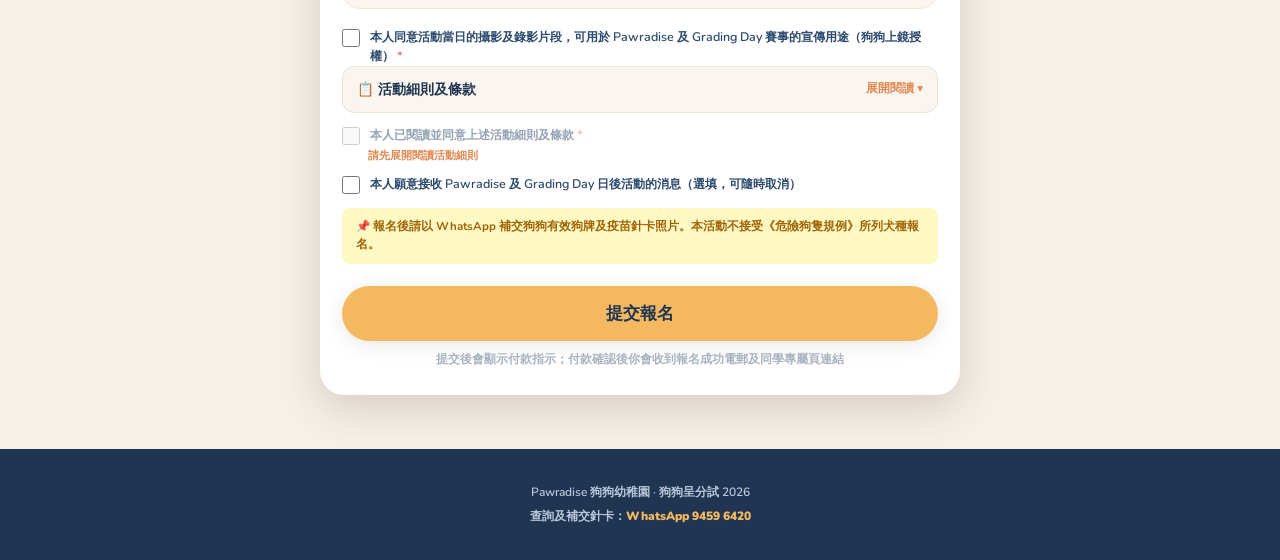
==== commit 6f4e53da: "Grading: hide average leaderboard for now Base is still small and academy breeds are concentrated; k" ====
--- a/grading/index.html
+++ b/grading/index.html
@@ -257,10 +257,9 @@
     <h2 class="sec-h">犬種榮譽榜・10 月 24 日開榜</h2>
     <p class="sec-note">每位同學當日的總分，都會計入牠所屬的品種。上午學院場與下午公眾場寫進同一個榜，並會跨場、跨屆累積下去。</p>
     <div class="tg-card" style="margin-top:12px">
-      <div class="eb">Two Boards</div>
-      <h2 style="margin-bottom:6px">兩個榜同時計</h2>
+      <div class="eb">Breed Board</div>
+      <h2 style="margin-bottom:6px">分數怎樣累積</h2>
       <p style="margin-bottom:8px"><span class="hl">犬種榮譽榜</span>：同一品種的分數累加起來。</p>
-      <p style="margin-bottom:8px"><span class="hl">平均實力榜</span>：每位同學的平均分——品種累積滿 20 隻即加入，罕見品種一樣有舞台。</p>
       <p>分數跨屆累積，通往<span class="hl">隊際盃 Team Cup・犬種組</span>。現在每一個品種都是 0 分，第一分由你的狗狗開始；賽後可在同學專屬頁查看排名。</p>
     </div>
   </div>
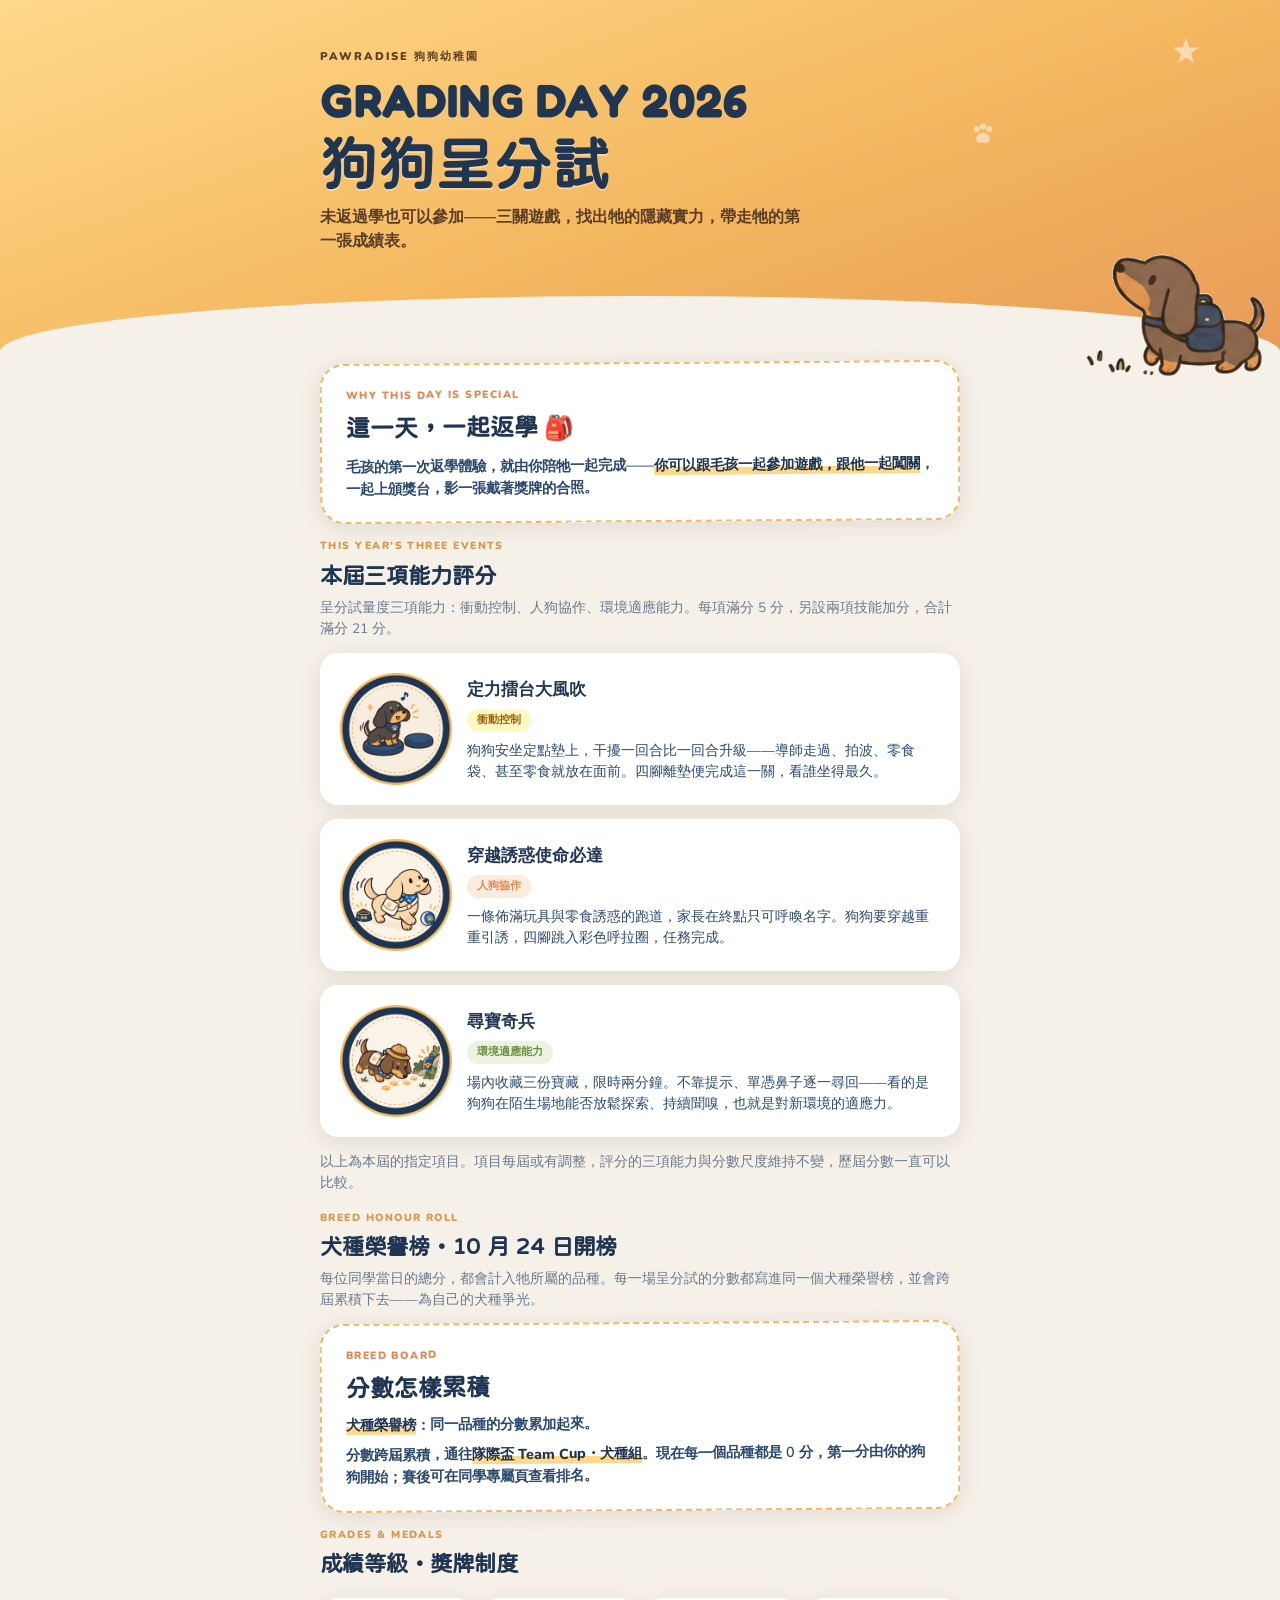
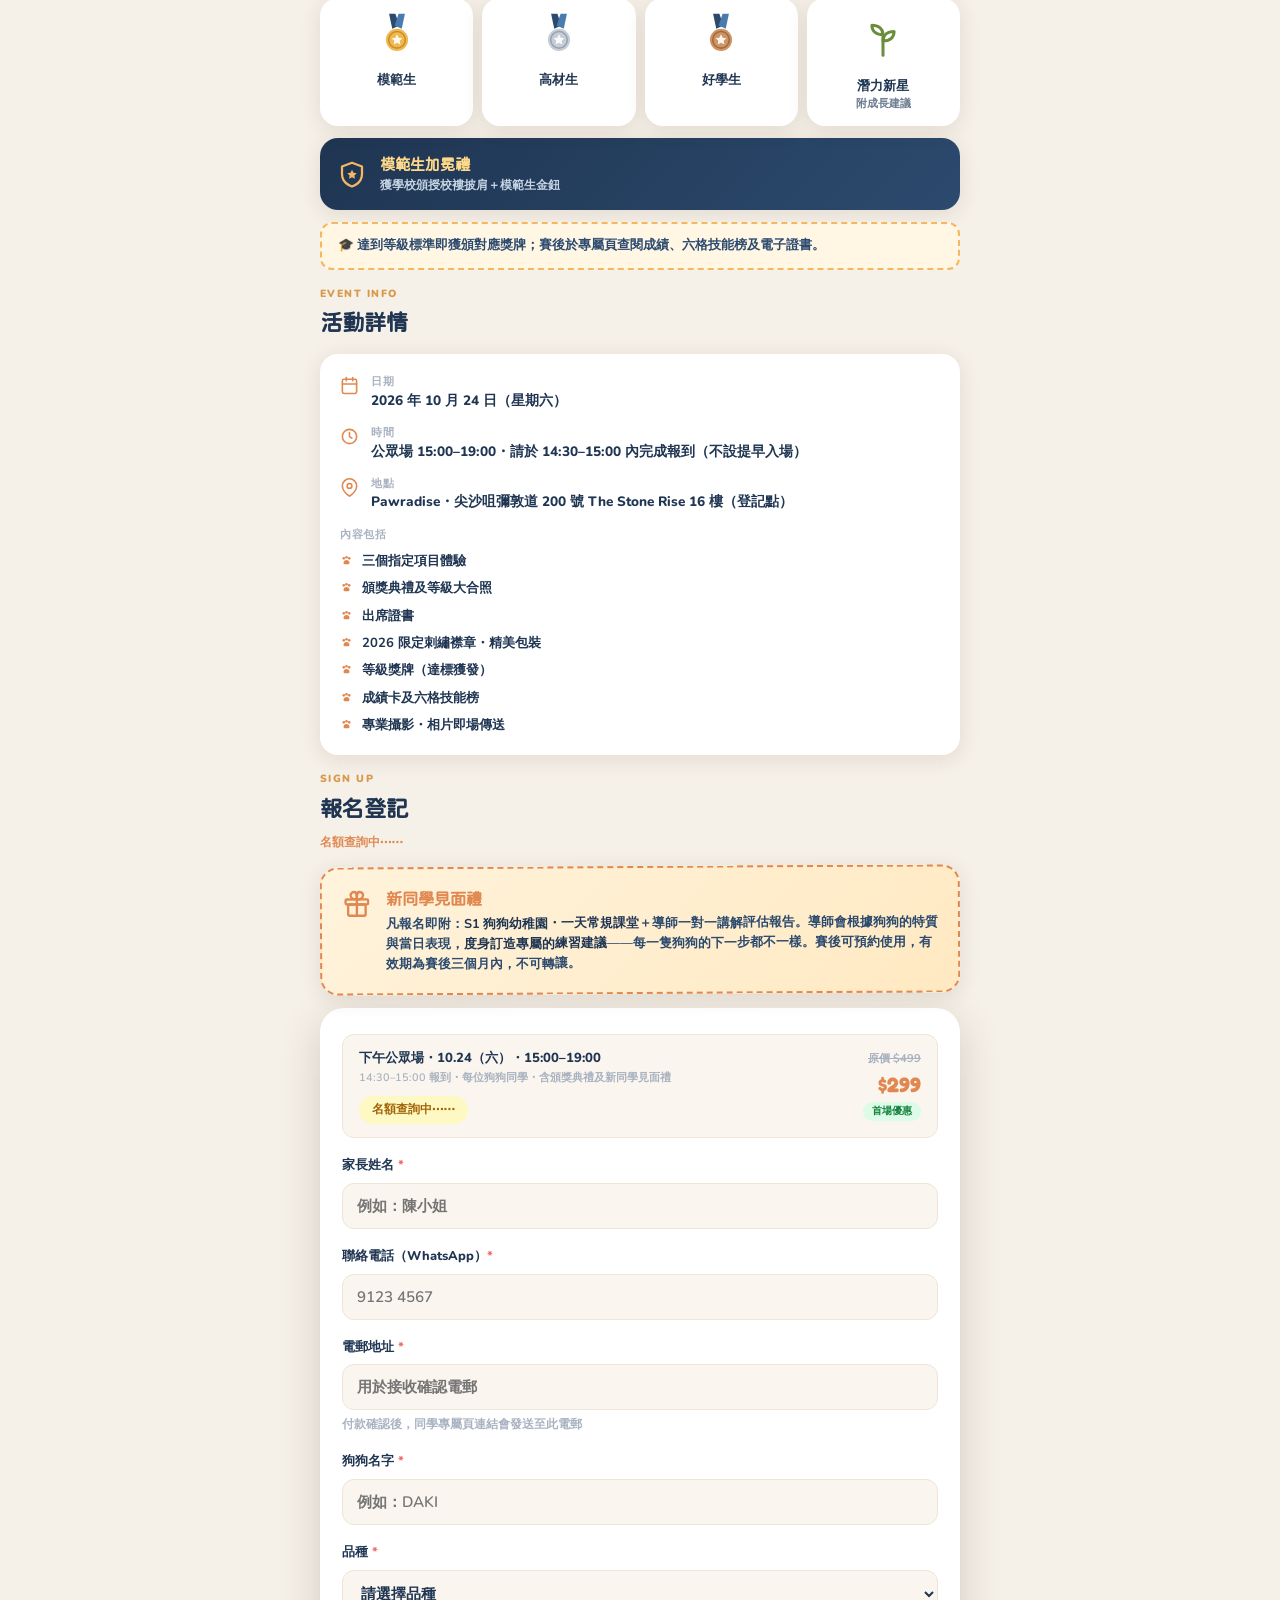
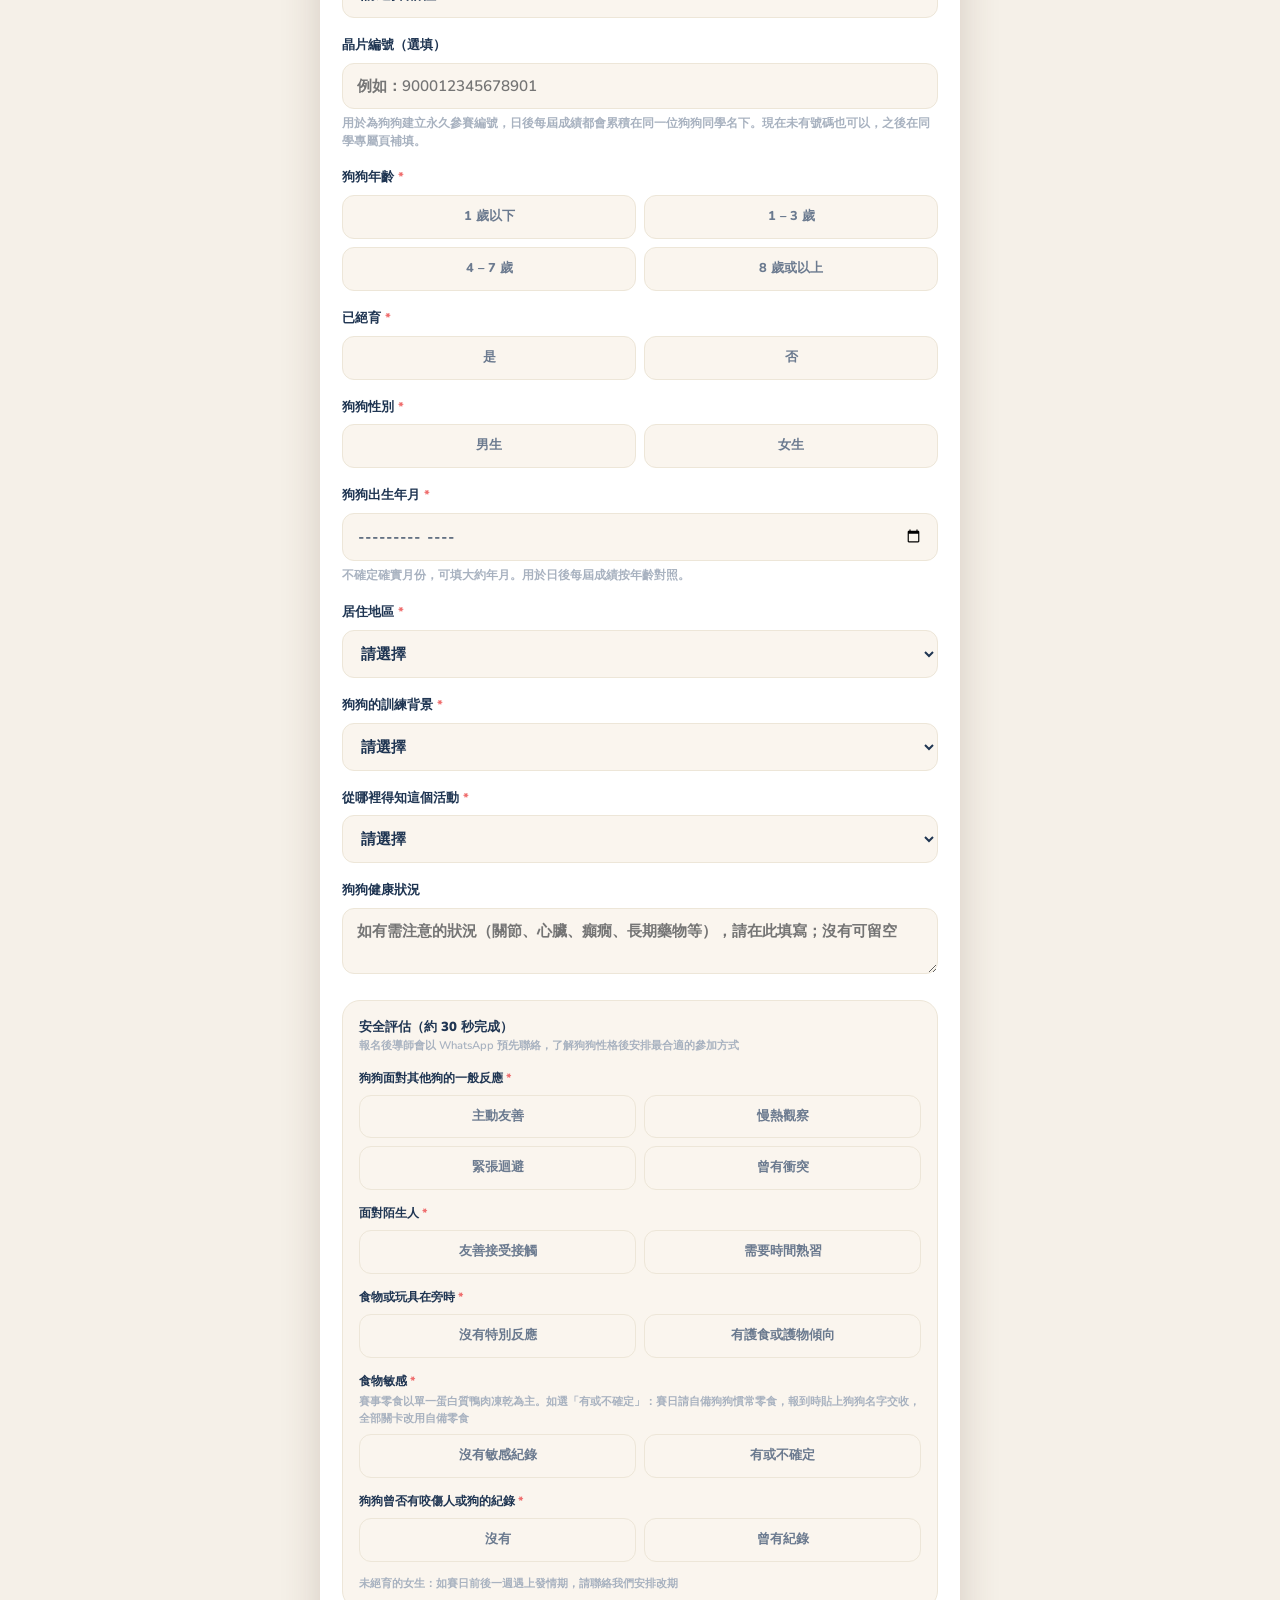
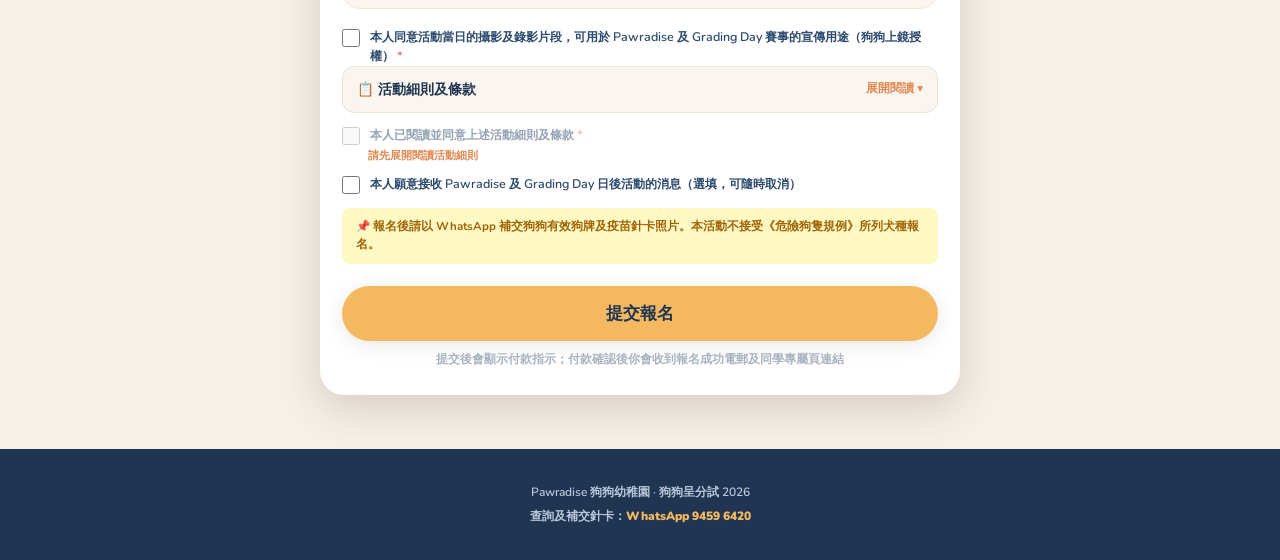
==== commit 8e399ad4: "Grading: round game icons, skill highlights list with stars - Game icons change from shield to round" ====
--- a/grading/index.html
+++ b/grading/index.html
@@ -255,7 +255,7 @@
   <div class="wrap">
     <div class="sec-eb">Breed Honour Roll</div>
     <h2 class="sec-h">犬種榮譽榜・10 月 24 日開榜</h2>
-    <p class="sec-note">每位同學當日的總分，都會計入牠所屬的品種。上午學院場與下午公眾場寫進同一個榜，並會跨場、跨屆累積下去。</p>
+    <p class="sec-note">每位同學當日的總分，都會計入牠所屬的品種。每一場呈分試的分數都寫進同一個犬種榮譽榜，並會跨屆累積下去——為自己的犬種爭光。</p>
     <div class="tg-card" style="margin-top:12px">
       <div class="eb">Breed Board</div>
       <h2 style="margin-bottom:6px">分數怎樣累積</h2>
